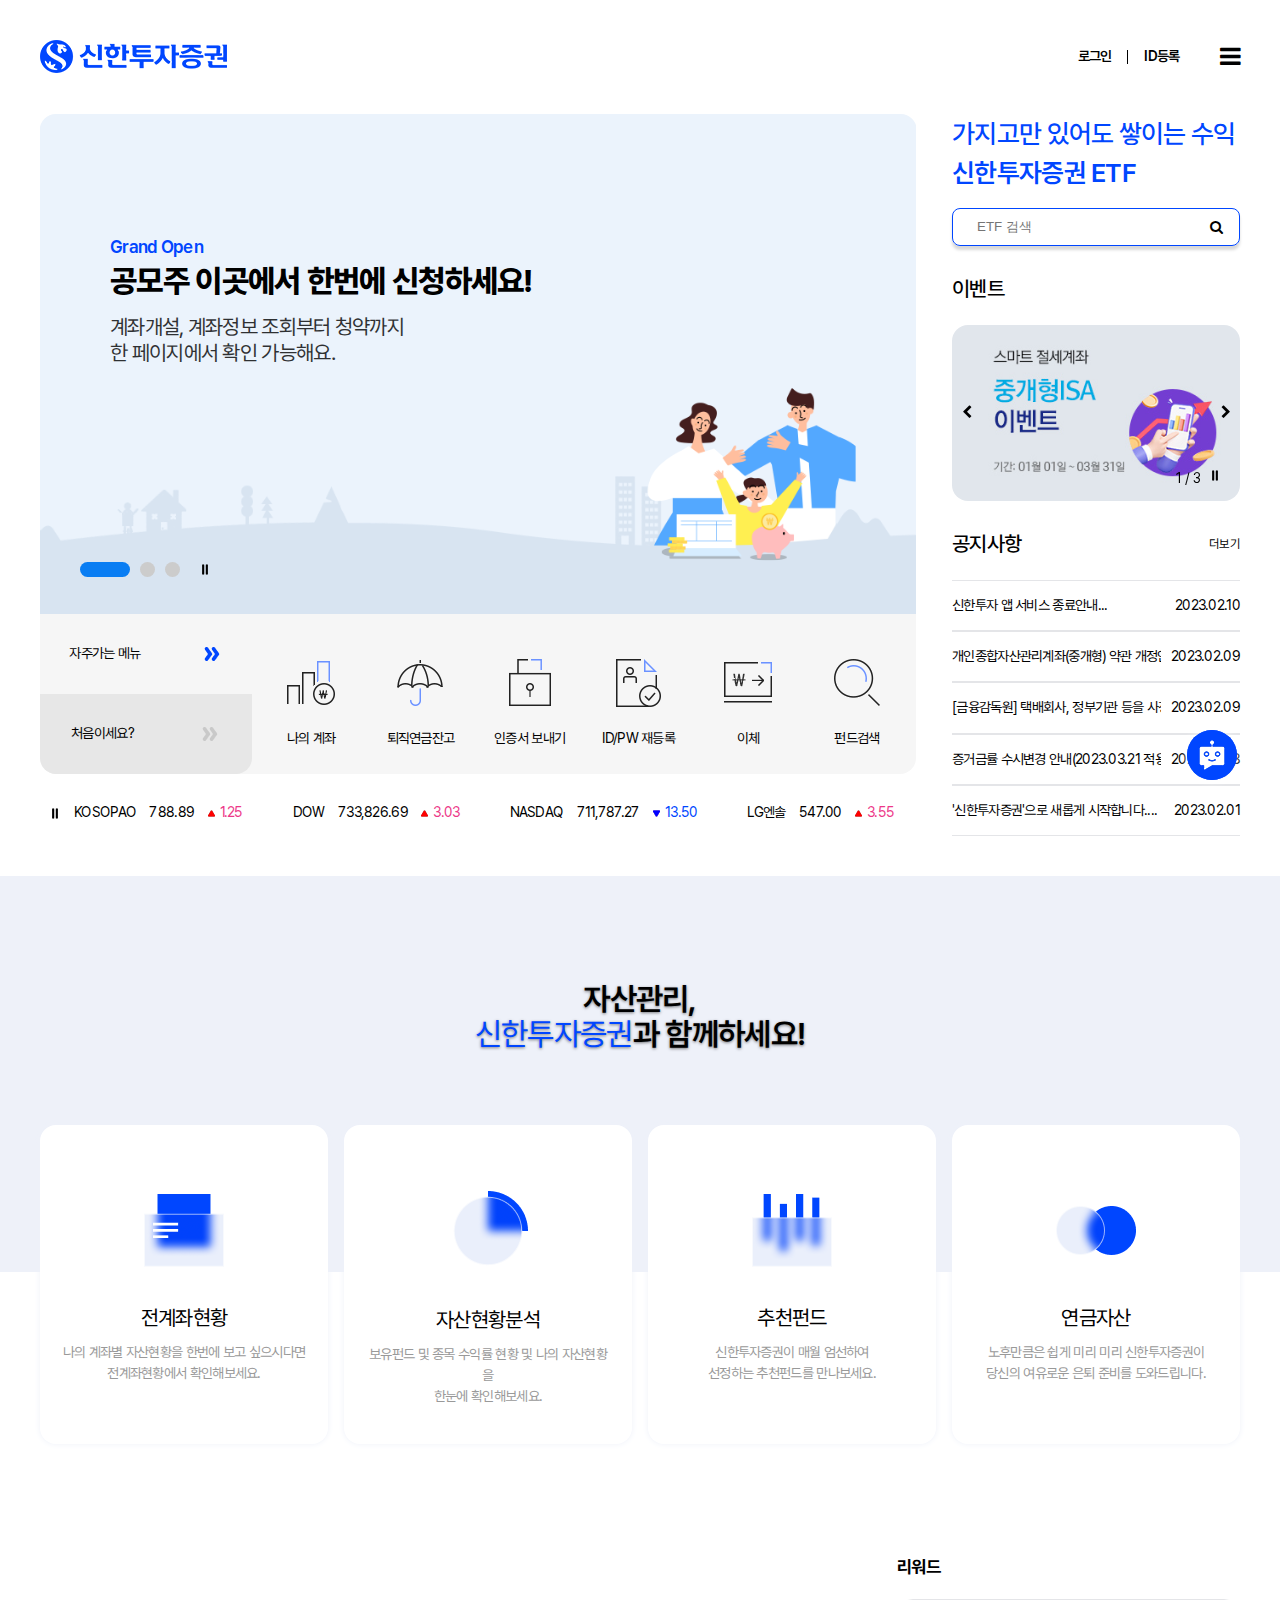
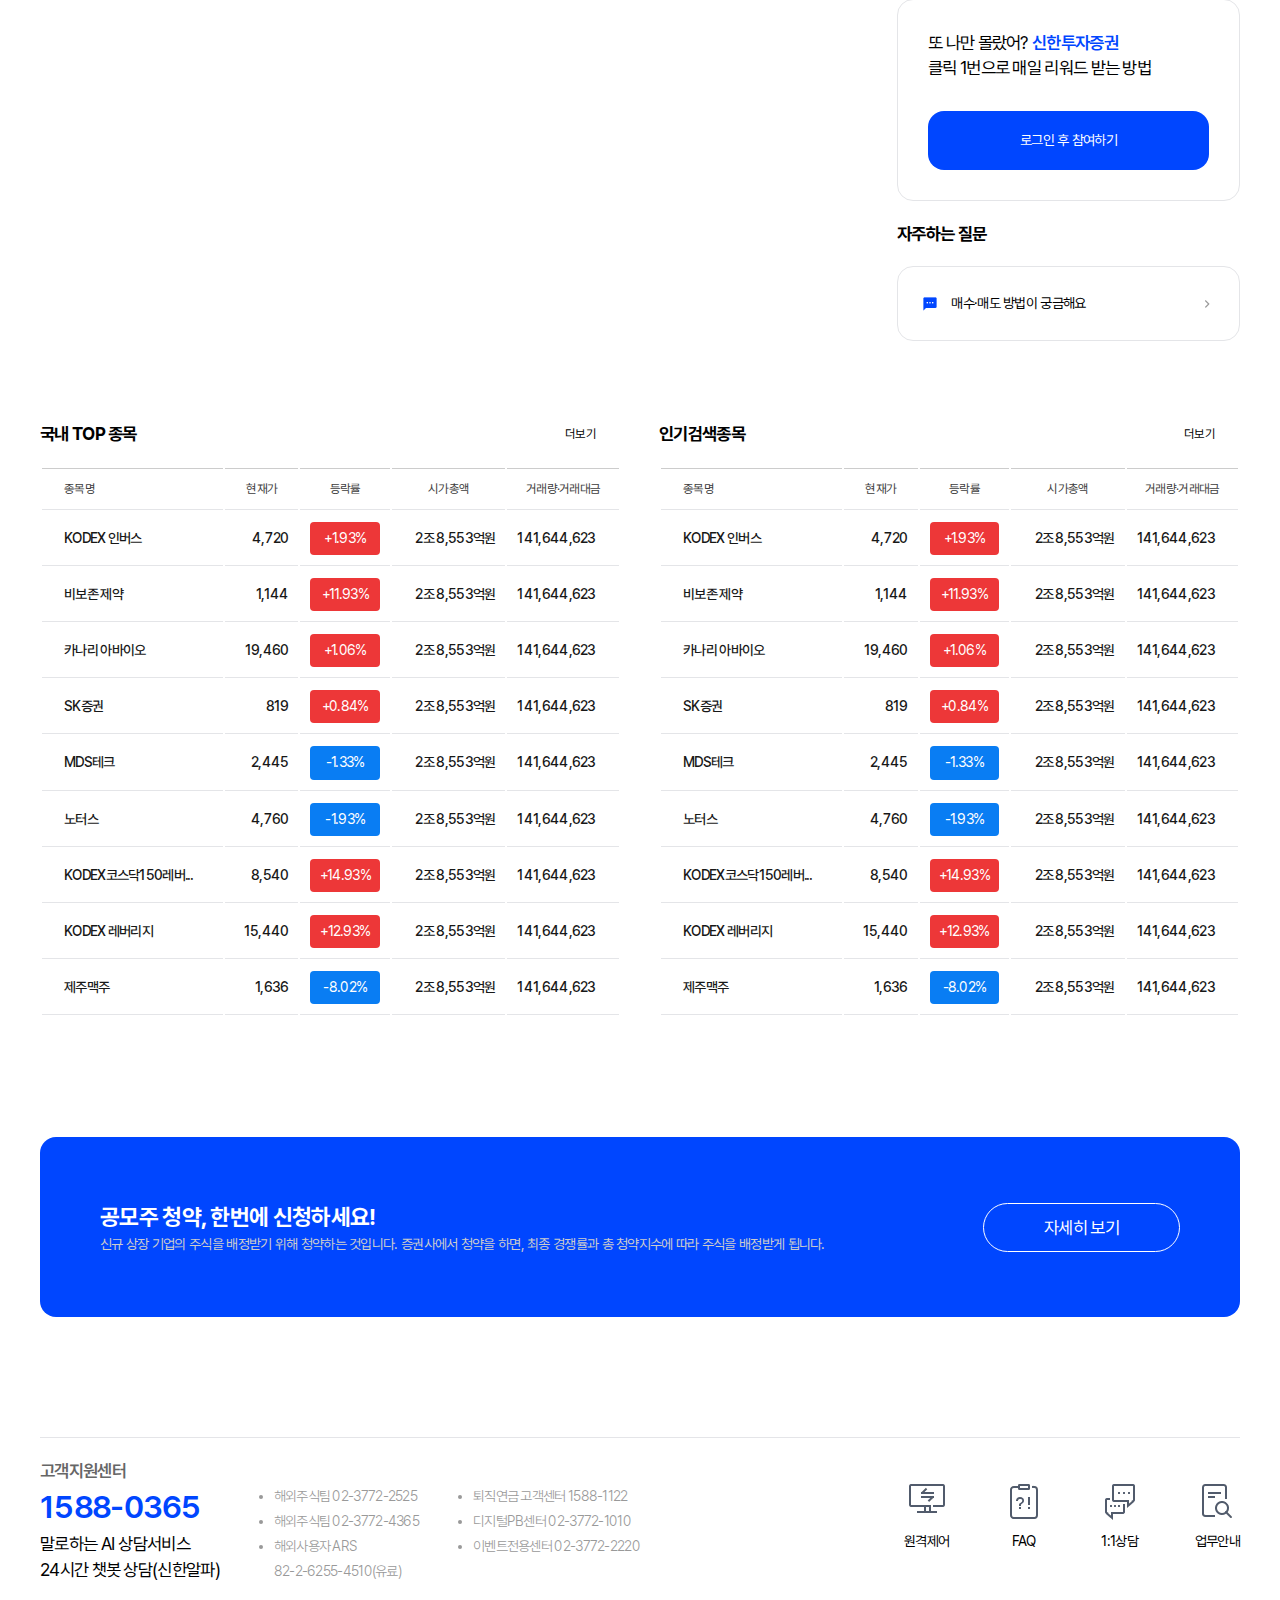
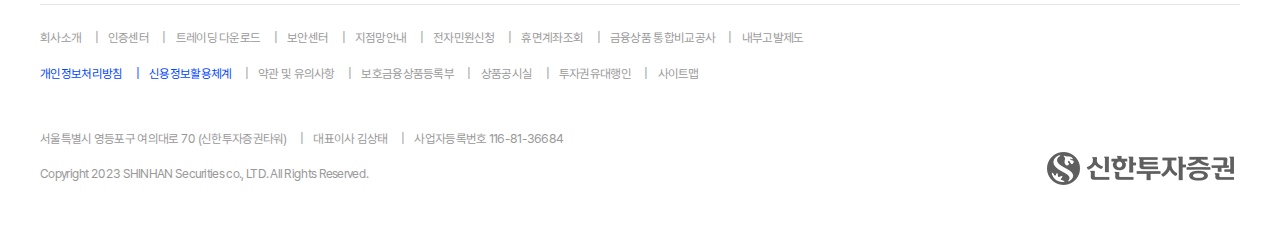
==== index.html @ 9df9056c "Merge pull request #1 from kim365my/파일통합" ====
<!DOCTYPE html>
<html lang="ko">
<head>
    <meta charset="UTF-8">
    <meta http-equiv="X-UA-Compatible" content="IE=edge" />
    <meta name="viewport" content="width=device-width, initial-scale=1.0" />
    <meta name="author" content="JGM" />
    <meta name="description" content="중꺾마 신한투자증권 리뉴얼" />
    <title>신한투자증권</title>
    <!-- 폰트어썸 -->
    <!-- <link rel="stylesheet" href="https://cdnjs.cloudflare.com/ajax/libs/font-awesome/5.15.3/css/all.min.css"/> -->
    <link
      rel="stylesheet"
      href="https://maxcdn.bootstrapcdn.com/font-awesome/4.7.0/css/font-awesome.min.css"
    />
    <!-- 팝이콘 -->
    <link rel="shortcut icon" href="./images/favicon/fav32.png" />
    <link
      rel="apple-touch-icon=precomposed"
      href="./images/favicon/fav180.png"
    />
    <!-- 기본 코딩 JS 파일 -->
    <script src="./js/jquery-1.12.4.min.js"></script>
    <script src="./js/jquery-3.3.1.min.js"></script>
    <script src="./js/jquery-3.4.1.min.js"></script>
    <script src="./js/prefixfree.min.js"></script>
    <!-- 제이쿼리 플러그인 -->
    <!-- <script src="./js/jquery-ui.min.js"></script> -->
    <script src="./js/jquery.bxslider.js"></script>
    <!-- <script src="./js/jquery.scrollTo.min.js"></script> -->
    <!-- 그래프 JS -->
    <script src="https://code.highcharts.com/stock/highstock.js"></script>
    <script src="https://code.highcharts.com/stock/modules/data.js"></script>
    <script src="https://code.highcharts.com/stock/modules/exporting.js"></script>
    <script src="https://code.highcharts.com/modules/accessibility.js"></script>
    <!-- 기본 코딩 CSS 파일 -->
    <link rel="stylesheet" href="./css/common.css">
    <!-- 페이지 CSS -->
    <link rel="stylesheet" href="./css/style.css">
    <link rel="stylesheet" href="./css/replace.css">
    <!-- 모바일 css -->
    <link rel="stylesheet" href="./css/moblie_style.css">
</head>
<body>
    <div id="wrap">
        <!-- header -->
        <header class="header w1440"></header>
        <!-- /header -->
        
        <!-- article -->
        <article class="w1440">
            <!-- 슬라이드 콘텐츠 -->
            <div class="mainArticle">
                <div class="slider_wrap">
                    <div id="slider_banner_main" class="mainSlider">
                        <div id="item01">
                            <a href="#">
                                <span>
                                    <p class="em">Grand Open</p>
                                    공모주 이곳에서 한번에 신청하세요!
                                    <p>
                                        계좌개설, 계좌정보 조회부터 청약까지 <br>
                                        한 페이지에서 확인 가능해요.
                                    </p>
                                </span>
                                <img src="./images/main/slide01.png" alt="">
                            </a>
                        </div>
                        <div id="item02">
                            <a href="#">
                                <span>
                                    <p>HOT ISSUE 상품</p>
                                    신한 NEO AI상품
                                    <p>
                                        인공지능을 활용한 글로벌 포트폴리오 투자를
                                        <br>
                                        안내드립니다.
                                    </p>
                                </span>
                                <img src="./images/main/slide02.png" alt="">
                            </a>
                        </div>
                        <div>
                            <a href="#">
                                <span>
                                    <p class="em">주식전략/시황</p>
                                    주식전략, 주도주의 출현 이후(feat. 코스닥)
                                    <p>
                                        『파월 증언에 KOSPI 이틀 하락』 <br>
                                        - 2월 고용과 물가의 중요도 높아지며 KOSPI 이틀 연속 하락 <br>
                                        - 건설, 금융, 자동차, 통신 상승, 2차전지 밸류체인 차익실현 압력 <br>
                                        - 2차전지 주가 흐름 둔화 구간에서 순환매 업종에 관심  
                                    </p>
                                </span>
                                <img src="./images/main/slide03.jpg" alt="">
                            </a>
                        </div>
                    </div>
                </div>
                <div class="lnbWrap">
                    <div class="lnb_btn">
                        <input type="radio" name="lnbBtn" id="lnbBtn01" checked>
                        <label for="lnbBtn01">자주가는&nbsp;메뉴</label>

                        <input type="radio" name="lnbBtn" id="lnbBtn02">
                        <label for="lnbBtn02">처음이세요?</label>
                    </div>
                    <nav id="lnb_wrap">
                        <ul class="lnb cheack">
                            <li>
                                <a href="#">
                                    <span>
                                        <img src="./images/main/menu01.png" alt="myAccount">
                                    </span>
                                    나의&nbsp;계좌
                                </a>
                            </li>
                            <li>
                                <a href="#">
                                    <span>
                                        <img src="./images/main/menu02.png" alt="assetStatus">
                                    </span>
                                    퇴직연금잔고
                                </a>
                            </li>
                            <li>
                                <a href="#">
                                    <span>
                                        <img src="./images/main/menu03.png" alt="recommendedFund">
                                    </span>
                                    인증서 보내기
                                </a>
                            </li>
                            <li>
                                <a href="#">
                                    <span>
                                        <img src="./images/main/menu04.png" alt="pensionAssets">
                                    </span>
                                    ID/PW 재등록
                                </a>
                            </li>
                            <li>
                                <a href="#">
                                    <span>
                                        <img src="./images/main/menu05.png" alt="certificate">
                                    </span>
                                    이체
                                </a>
                            </li>
                            <li>
                                <a href="#">
                                    <span>
                                        <img src="./images/main/menu06.png" alt="transfer">
                                    </span>
                                    펀드검색
                                </a>
                            </li>
                        </ul>
                        <ul class="lnb">
                            <li>
                                <a href="#">
                                    <span>
                                        <img src="./images/main/menu07.png" alt="assetStatus">
                                    </span>
                                    계좌개설
                                </a>
                            </li>
                            <li>
                                <a href="#">
                                    <span>
                                        <img src="./images/main/menu04.png" alt="myAccount">
                                    </span>
                                    ID등록
                                </a>
                            </li>
                            <li>
                                <a href="#">
                                    <span>
                                        <img src="./images/main/menu03.png" alt="pensionAssets">
                                    </span>
                                    OTP 관리
                                </a>
                            </li>
                            <li>
                                <a href="#">
                                    <span>
                                        <img src="./images/main/menu10.png" alt="recommendedFund">
                                    </span>
                                    수수료안내
                                </a>
                            </li>

                            <li>
                                <a href="#">
                                    <span>
                                        <img src="./images/main/menu11.png" alt="certificate">
                                    </span>
                                    영업점안내
                                </a>
                            </li>
                            <li>
                                <a href="#">
                                    <span>
                                        <img src="./images/main/menu12.png" alt="transfer">
                                    </span>
                                    HTS 다운로드
                                </a>
                            </li>
                        </ul>
                    </nav>
                </div>

                <!-- 주식 슬라이드 -->
                <div class="chart_wrap">
                    <div id="chart_btn" class="bx-stop"></div>
                    <div class="chartSlider_wrap">                        
                        <div class="chartSlider playAni">
                            <a href="#">
                                <dl>
                                    <dt>KOSOPAO</dt>
                                    <dd>788.89</dd>
                                    <dd>1.25</dd>
                                </dl>
                            </a>
                            <a href="#">
                                <dl>
                                    <dt>DOW</dt>
                                    <dd>733,826.69</dd>
                                    <dd>3.03</dd>
                                </dl>
                            </a>
                            <a href="#">
                                <dl>
                                    <dt>NASDAQ</dt>
                                    <dd>711,787.27</dd>
                                    <dd class="down">13.50</dd>
                                </dl>
                            </a>
                            <a href="#">
                                <dl>
                                    <dt>LG엔솔</dt>
                                    <dd>547.00</dd>
                                    <dd>3.55</dd>
                                </dl>
                            </a>
                            <a href="#">
                                <dl>
                                    <dt>POSCO</dt>
                                    <dd>329.50</dd>
                                    <dd>7.15</dd>
                                </dl>
                            </a>

                            <a href="#">
                                <dl>
                                    <dt>S-Oil</dt>
                                    <dd>50.50</dd>
                                    <dd class="down">21.05</dd>
                                </dl>
                            </a>
                            <a href="#">
                                <dl>
                                    <dt>KT&G</dt>
                                    <dd>87.00</dd>
                                    <dd class="down">11.25</dd>
                                </dl>
                            </a>
                            <a href="#">
                                <dl>
                                    <dt>HMM</dt>
                                    <dd>22.05</dd>
                                    <dd>4.20</dd>
                                </dl>
                            </a>
                            <a href="#">
                                <dl>
                                    <dt>NAVER</dt>
                                    <dd>214.50</dd>
                                    <dd>3.19</dd>
                                </dl>
                            </a>
                            <a href="#">
                                <dl>
                                    <dt>SK그룹</dt>
                                    <dd>184.40</dd>
                                    <dd>5.25</dd>
                                </dl>
                            </a>
                        </div>
                    </div>
                </div>
            </div>
            <!-- /슬라이드 콘텐츠 -->

            <!-- 서브 콘텐츠 -->
            <div class="snbArticle">
                <section id="snbArticle_01">
                    <h2 class="em">
                        가지고만&nbsp;있어도&nbsp;쌓이는&nbsp;수익 <br>
                        <strong>신한투자증권&nbsp;ETF</strong>
                    </h2>
                    <form action="#">
                        <label for="search">
                            <input type="search" name="main_search" id="search" autocapitalize="off" placeholder="ETF 검색" required>
                            <button type="submit">
                                <i class="fa fa-search" aria-hidden="true"></i>
                            </button>
                            
                        </label>
                    </form>

                </section>

                <section id="snbArticle_02">
                    <h3>이벤트</h3>
                    <div id="slider_banner_area" class="area">
                        <div>
                            <a href="#">
                                <img src="./images/main/event01.jpg" alt="">
                            </a>
                        </div>
                        <div>
                            <a href="#">
                                <img src="./images/main/event02.jpg" alt="">
                            </a>
                        </div>
                        <div>
                            <a href="#">
                                <img src="./images/main/event03.jpg" alt="">
                            </a>
                        </div>
                    </div>
                </section>

                <section id="snbArticle_03">
                    <h3>공지사항
                        <a href="#">더보기</a>
                    </h3>
                    <div class="notice">
                        <ul>
                            <li>
                                <a href="#">
                                    <span>신한투자 앱 서비스 종료안내</span>
                                    <time datetime="2023.02.10">2023.02.10</time>
                                </a>
                            </li>
                            <li>
                                <a href="#">
                                    <span>개인종합자산관리계좌(중개형) 약관 개정안내</span>
                                    <time datetime="2023.02.10">2023.02.09</time>
                                </a>
                            </li>
                            <li>
                                <a href="#">
                                    <span>[금융감독원] 택배회사, 정부기관 등을 사칭한 보이스피싱 경보 발령!!!</span>
                                    <time datetime="2023.02.10">2023.02.09</time>
                                </a>
                            </li>
                            <li>
                                <a href="#">
                                    <span>증거금률 수시변경 안내(2023.03.21 적용)</span>
                                    <time datetime="2023.02.10">2023.02.08</time>
                                </a>
                            </li>
                            <li>
                                <a href="#">
                                    <span>'신한투자증권'으로 새롭게 시작합니다.</span>
                                    <time datetime="2023.02.10">2023.02.01</time>
                                </a>
                            </li>
                        </ul>
                    </div>
                </section>
            </div>
            <!-- /서브 콘텐츠 -->
        </article>
        <!-- /article -->

        <!-- main -->
        <main role="main">
            <section id="content1">
                <h2>
                    자산관리,<br>
                    <span class="em">신한투자증권</span>과&nbsp;함께하세요!
                </h2>
                <div class="card_wrap w1440">
                    <div class="card">
                        <a href="#">
                            <span><img src="./images/main/myAccount.png" alt="myAccount"></span>
                            <h3>전계좌현황</h3>
                            <p>
                                나의 계좌별 자산현황을 한번에 보고 싶으시다면 <br> 전계좌현황에서 확인해보세요.
                            </p>
                        </a>
                    </div>
                    <div class="card">
                        <a href="#">
                            <span><img src="./images/main/assetStatus.png" alt="assetStatus"></span>
                            <h3>자산현황분석</h3>
                            <p>
                                보유펀드 및 종목 수익률 현황 및 나의 자산현황을 <br>
                                한눈에 확인해보세요.
                            </p>
                        </a>
                    </div>
                    <div class="card">
                        <a href="#">
                            <span><img src="./images/main/recommendedFund.png" alt="recommendedFund"></span>
                            <h3>추천펀드</h3>
                            <p>
                                신한투자증권이 매월 엄선하여 <br>
                                선정하는 추천펀드를 만나보세요.
                            </p>
                        </a>
                    </div>
                    <div class="card">
                        <a href="#">
                            <span><img src="./images/main/pensionAssets.png" alt="pensionAssets"></span>
                            <h3>연금자산</h3>
                            <p>
                                노후만큼은 쉽게 미리 미리 신한투자증권이 <br>
                                당신의 여유로운 은퇴 준비를 도와드립니다.
                            </p>
                        </a>
                    </div>
                </div>
            </section>
            <section id="content2" class="w1440">
                <!-- 그래프 -->
                <section class="chartGraph">
                    <div id="stock_graph"></div>
                  </section>
        

                <div class="right">
                    <!-- 리워드 -->
                    <div>
                        <h2>리워드</h2>
                        <div class="card reward">
                            <p>
                                또 나만 몰랐어? <span class="em">신한투자증권</span> <br>
                                클릭 1번으로 매일 리워드 받는 방법
                            </p>
                            <a href="#">로그인 후 참여하기</a>
                        </div>
                    </div>

                    <!-- 자주하는 질문 -->
                    <div>                        
                        <h2>자주하는 질문</h2>
                        <div class="card question">
                            <a href="#">
                                <span>
                                    <img src="./images/main/sms.png" alt="sms아이콘">
                                    매수·매도 방법이 궁금해요
                                </span>
                                <img src="./images/main/rightArrow.png" alt="rightArrow">
                            </a>
                        </div>
                    </div>
                </div>
            </section>

            <!-- 주식표 -->
            <section id="content3" class="w1440">
                <div>
                    <h2>국내 TOP 종목
                        <a href="#">더보기</a>
                    </h2>
                    <div class="table">
                        <table>
                            <thead>
                                <tr>
                                    <th>종목명</th>
                                    <th>현재가</th>
                                    <th>등락률</th>
                                    <th>시가총액</th>
                                    <th>거래량·거래대금</th>
                                </tr>
                            </thead>
                            <tbody>
                                <tr>
                                    <td><a href="#">KODEX 인버스</a></td>
                                    <td>4,720</td>
                                    <td><span>+1.93</span></td>
                                    <td>2조 8,553억원</td>
                                    <td>141,644,623</td>
                                <tr>
                                    <td><a href="#">비보존 제약</a></td>
                                    <td>1,144</td>
                                    <td><span>+11.93</span></td>
                                    <td>2조 8,553억원</td>
                                    <td>141,644,623</td>
                                </tr>
                                <tr>
                                    <td><a href="#">카나리 아바이오</a></td>
                                    <td>19,460</td>
                                    <td><span>+1.06</span></td>
                                    <td>2조 8,553억원</td>
                                    <td>141,644,623</td>
                                </tr>
                                <tr>
                                    <td><a href="#">SK증권</a></td>
                                    <td>819</td>
                                    <td><span>+0.84</span></td>
                                    <td>2조 8,553억원</td>
                                    <td>141,644,623</td>
                                    
                                </tr>
                                <tr>
                                    <td><a href="#">MDS테크</a></td>
                                    <td>2,445</td>
                                    <td><span>-1.33</span></td>                                
                                    <td>2조 8,553억원</td>
                                    <td>141,644,623</td>
                                </tr>
                                <tr>
                                    <td><a href="#">노터스</a></td>
                                    <td>4,760</td>
                                    <td><span>-1.93</span></td>
                                    <td>2조 8,553억원</td>
                                    <td>141,644,623</td>
    
                                </tr>
                                <tr>
                                    <td><a href="#">KODEX코스닥150레버...</a></td>
                                    <td>8,540</td>
                                    <td><span>+14.93</span></td>
                                    <td>2조 8,553억원</td>
                                    <td>141,644,623</td>
                                </tr>
                                <tr>
                                    <td><a href="#">KODEX 레버리지</a></td>
                                    <td>15,440</td>
                                    <td><span>+12.93</span></td>
                                    <td>2조 8,553억원</td>
                                    <td>141,644,623</td>
                                </tr>
                                <tr>
                                    <td><a href="#">제주맥주</a></td>
                                    <td>1,636</td>
                                    <td><span>-8.02</span></td>
                                    <td>2조 8,553억원</td>
                                    <td>141,644,623</td>
                                </tr>
                            </tbody>
                        </table>
                    </div>
                </div>
                <div>
                    <h2>인기검색종목
                        <a href="#">더보기</a>
                    </h2>
                    <div class="table">
                        <table>
                            <thead>
                                <tr>
                                    <th>종목명</th>
                                    <th>현재가</th>
                                    <th>등락률</th>
                                    <th>시가총액</th>
                                    <th>거래량·거래대금</th>
                                </tr>
                            </thead>
                            <tbody>
                                <tr>
                                    <td><a href="#">KODEX 인버스</a></td>
                                    <td>4,720</td>
                                    <td><span>+1.93</span></td>
                                    <td>2조 8,553억원</td>
                                    <td>141,644,623</td>
                                <tr>
                                    <td><a href="#">비보존 제약</a></td>
                                    <td>1,144</td>
                                    <td><span>+11.93</span></td>
                                    <td>2조 8,553억원</td>
                                    <td>141,644,623</td>
                                </tr>
                                <tr>
                                    <td><a href="#">카나리 아바이오</a></td>
                                    <td>19,460</td>
                                    <td><span>+1.06</span></td>
                                    <td>2조 8,553억원</td>
                                    <td>141,644,623</td>
                                </tr>
                                <tr>
                                    <td><a href="#">SK증권</a></td>
                                    <td>819</td>
                                    <td><span>+0.84</span></td>
                                    <td>2조 8,553억원</td>
                                    <td>141,644,623</td>
                                    
                                </tr>
                                <tr>
                                    <td><a href="#">MDS테크</a></td>
                                    <td>2,445</td>
                                    <td><span>-1.33</span></td>                                
                                    <td>2조 8,553억원</td>
                                    <td>141,644,623</td>
                                </tr>
                                <tr>
                                    <td><a href="#">노터스</a></td>
                                    <td>4,760</td>
                                    <td><span>-1.93</span></td>
                                    <td>2조 8,553억원</td>
                                    <td>141,644,623</td>
    
                                </tr>
                                <tr>
                                    <td><a href="#">KODEX코스닥150레버...</a></td>
                                    <td>8,540</td>
                                    <td><span>+14.93</span></td>
                                    <td>2조 8,553억원</td>
                                    <td>141,644,623</td>
                                </tr>
                                <tr>
                                    <td><a href="#">KODEX 레버리지</a></td>
                                    <td>15,440</td>
                                    <td><span>+12.93</span></td>
                                    <td>2조 8,553억원</td>
                                    <td>141,644,623</td>
                                </tr>
                                <tr>
                                    <td><a href="#">제주맥주</a></td>
                                    <td>1,636</td>
                                    <td><span>-8.02</span></td>
                                    <td>2조 8,553억원</td>
                                    <td>141,644,623</td>
                                </tr>
                            </tbody>
                        </table>
                    </div>
                </div>
            </section>
            
            <!-- banner -->
            <div class="banner w1440">
                <h2>
                    공모주 청약, 한번에 신청하세요!
                    <p>
                        신규 상장 기업의 주식을 배정받기 위해 청약하는 것입니다. 증권사에서 청약을 하면, 최종 경쟁률과 총 청약지수에 따라 주식을 배정받게 됩니다.
                    </p>
                </h2>
                <a href="#" class="bannerLink">자세히 보기</a>
            </div>
            <!-- /banner -->

            <!-- TOP 버튼 -->
            <aside>
                
            </aside>
            <!-- /TOP 버튼 -->
        </main>
        <!-- main -->
        <!-- footer -->
        <footer class="footer"></footer>
        <!-- /footer -->     
    </div>
</body>
<!-- Header, Footer Load JS -->
<script src="./js/load.js"></script>
<!-- 미구현 기능 클릭시 안내문 -->
<script src="./js/alret.js"></script>
<!-- 페이지 JS -->
<script src="./js/main.js"></script>
<script src="./js/candlestick.js"></script>
</html>
---- css/common.css ----
@charset "utf-8";

/* 폰트 CSS && 리셋 CSS */
@import url(./font.css);
@import url(./reset.css);

/* 공통 CSS */
html {
    font-family: 'Pretendard', sans-serif;
}

#wrap{
    /* background-color: #FAFBFB; */
    padding-top: 40px;
    padding-bottom: 60px;
}
/* safe area */
.w1440{
    /* (1440/1920)*100 = 75 */
    /* width: 75%; */
    width: 1440px;
    margin: 0 auto;
}
/* --------------------- */
/* 경고창 */
.alert{
    padding: 10px 20px;
    background-color: rgba(0, 0, 0, 0.8);
    border-radius: 16px;
    color: #fff;
    /* 포지션 */
    position: fixed;
    top: 5%;
    left: 50%;
    transform: translateX(-50%);
    z-index: 99999; /* 경고창 */
    /* 로딩시 숨기기 */
    display: none;
}

/* ========================== */
/* header */
/* ========================== */
.header{
    /* (193/1440)*100 = 13.402777777777777 */
    padding-bottom: 20px;
    /* 플랙스 */
    display: flex;
    align-items: center;
    justify-content: space-between;
    /* 포지션 */
    position: relative;
    /* 폰트 설정 */
    line-height: 180%;
    font-weight: 600;
    letter-spacing: -0.05em;
    color: #000000;
}
/* ------------------------- */
/* header nav */
.header nav{
    /* 플랙스 */
    display: flex;
    align-items: center;
    justify-content: space-between;
}
.header nav ul{
    /* 플랙스 */
    display: flex;
}

/* ------------------------- */
/* .gnb */
.header .gnb{
   font-size: 24px;
}
.header .menu .hambeger{
    width: 20px;
    height: 20px;
    overflow: hidden;
    /* 플랙스 */
    display: flex;
    flex-flow: nowrap column;
    justify-content: space-around;
    align-items: center;
}
.header .menu .hambeger div{
    width: 20px;
    height: 3px;
    background-color: #000;
    transition: all 0.1s;
}
.header .menu:hover .hambeger {
    justify-content: center;
}
.header .menu:hover .hambeger div:first-child{
    transform: translateY(50%) rotate(40deg);
}
.header .menu:hover .hambeger div:last-child{
    transform:translateY(-50%) rotate(-45deg);
}
.header .menu:hover .hambeger div:nth-child(2){
    display: none;
}

/* ------------------------- */
/* .login_gnb */
.header .login_gnb{
    font-size: 1rem;
    margin-right: 40px;
}
.header .login_gnb a{
    font-weight: 600;
}
.header .login_gnb li:first-child::after{
    content: "";
    font-size: 0.8rem;
    padding-right: 16px;
    border-right: 1px solid #000;
    margin-right: 16px;
}

/* ---------------------------- */
/* .header .snb */
.header .snb{
    width: 100%;
    height: auto !important;
    padding: 30px;
    background-color: white;
    border: 1px solid #B9BDC4;
    border-radius: 16px;
    /* 폰트 사이즈 수정 */
    font-size: 1rem;
    /* 포지션 */
    position: absolute;
    bottom: 0;
    transform: translateY(100%);
    left: 0;
    z-index: 999; /* 헤더 서브메뉴 */
    /* 디스플레이 가리기 */
    display: none;
}

/* snb 타이틀 */
.snbTitle{
    width: 100%;
    height: 60px;
    padding: 0 24px;
    line-height: 60px;
    border-top: 1px solid #B9BDC4;
    /* 플랙스 */
    display: flex;
    justify-content: space-between;
    align-items: center;
    /* 커서 포인터 */
    cursor: pointer;
}
.snb .snbTitle:first-child{
    border-top: none;
}
.snbTitle::after{
    content: url(../images/header/plus.png);
    vertical-align: middle;
    margin-bottom: -10px;
}
.snb h2{
    height: 100%;
    line-height: 60px;
    font-size: 28px;
    font-weight: 700;
    color: #797979;
    transition: all 0.1s;
}
/* snb 내용 */
.snbItem{
    width: 100%;
    background-color: #F7F8F8;
    padding: 24px 0;
    transition: all 0.8s;
    /* 숨기기 */
    display: none;
}
.snbItem:last-child{
    border-bottom: 1px solid #B9BDC4;
}
.snbItem dl{
    width: 25%;
    border-right: 1px solid #E1E3E5;
    padding: 20px;
}
.snbItem dl dt{
    color: #333333;
    font-weight: 700;
    font-size: 18px;
    margin-bottom: 20px;
    /* 커서 논 */
    cursor: default;
}
.snbItem dl dd{
    margin-bottom: 10px;
}

/* 클릭 되었을때 */
.snbTitle.check{
    border-bottom: 1px solid #B9BDC4;
}
.snbTitle.check h2{
    color: #097DF3;    
    border-bottom: 2px solid #097DF3;
}
.snbTitle.check::after{
    content: url(../images/header/mu.png);
    margin-bottom: -15px;
}
.snbTitle.check + .snbItem{
    display: flex;
}


/* ========================== */
/* footer */
/* ========================== */
footer{
    /* 폰트 설정 */
    line-height: 180%;
    font-weight: 600;
    letter-spacing: -0.05em;
    color: #000000;
}
/* #footer_csc */
.footer_csc{
    /* 박스모델 속성 */
    padding: 20px 0;
    border-top: 1px solid #E4E5E8;
    border-bottom: 1px solid #E4E5E8;
}
.footer_title{
    /* font */
    font-size: 1.25rem;
    font-weight: 600;
    color: #666666;
}
.footer_csc nav{
    /* 플랙스 */
    display: flex;
    justify-content: space-between;
}

.footer_csc nav h3{
    /* 20/16 = 1.25 */
    font-size: 1.25rem; 
    line-height: 1.5;
}
.footer_csc nav h3 .em{
    /* 36/16 = 2.25 */
    font-size: 2.25rem;
    font-weight: 600;
    color: #0046FF;
}
/* footer_csc nav div */
.footer_csc nav div{
    width: 50%;
    /* 플랙스 */
    display: flex;
    justify-content: space-between;
}

.footer_list li{
    list-style: disc;
    /* font */
    font-weight: 300;
    color: #999999;
}

/* .footer_icon */
.footer_icon_link{
    width: 336px;
    /* 플랙스 */
    display: flex;
    justify-content: space-between;
}
.footer_icon_link a{
    /* 플랙스 */
    display: flex;
    flex-flow: column nowrap;
    align-items: center;
}
.footer_icon_link a span{
    display: inline-block;
    width: 40px;
    height: 40px;
    text-align: center;
    margin-bottom: 5px;
}
.footer_icon_link a img{
    vertical-align: middle;
}
/* .fnb_wrap */
.fnb_wrap{
    padding-top: 20px;
}

/* .fnb */
.fnb li, .fnb p{
    display: inline-block;
    color: #999999;
    /* 14/16 = 0.875 */
    font-size: 0.875rem;
    line-height: 1.2;
    font-weight: 400;
}
.fnb li.em{
    color: #0046FF;
}
.fnb li:not(:first-child)::before{
    content: "|";
    padding-left: 10px;
    margin-right: 10px;
}
.fnb ul {
    margin-bottom: 10px;
}

/* .last_footer */
.last_footer{
    margin-top: 40px;
    /* 플랙스 */
    display: flex;
    justify-content: space-between;
    align-items: flex-end;
}


/* ========================== */
/* Top button / chatBot */
/* ========================== */
/* ========================== */
/* Top button / chatBot */
/* ========================== */
.aside_button{
    height: 120px;
    z-index: 99999;
    /* 포지션 */
    position: fixed;
    /* right: 140px; */
    right: 7.291666666666667%;
    transform: translateX(100%);
    bottom: 50px;
}
.aside_button div{
    width: 50px;
    height: 50px;
    line-height: 50px;
    background-color: #0046ff;
    border-radius: 50%;
    cursor: pointer;
}
.aside_button div:last-child{
    box-shadow: 0 0 10px 0 rgba(255, 255, 255, 80%);
}

/* -------------------- */
/* 챗봇 */
.aside_button .chbot{
    margin-bottom: 20px;
    /* 포지션 */
    position: relative;
}

.aside_button .chbot h2 {
    line-height: 20px;
    vertical-align: top;
    transition: all 0.8s;
}
.aside_button h2 p {
    color: #fff;
    opacity: 0;
    transition: all 0.8s;
    font-size: 5px;
}
.chbot_text {
    height: 50px;
    padding-left: 30px;
    padding-top: 5px;
    background-color: #0046FF;
    box-shadow: 0 0 10px 0 rgba(255, 255, 255, 80%);
    border-radius: 40px;
    /* 포지션 */
    position: absolute;
    right: 0;
    top: 0;
    z-index: -1;
    overflow: hidden;
}
/* ----------------------- */
/* top 버튼 */
.aside_button i {
    color: #fff;
    position: relative;
    /* vertical-align: middle; */
    /* top: 5px; */
    /* transform: translateX(-50%); */
    left: 50%;
    transform: translateX(-50%);
}
/* 호버 */
.aside_button .top:hover {
    background-color: #002DA4;
}
.aside_button .top:hover i {
    color: #fff;
}
---- css/style.css ----
@charset "utf-8";

/* body font 적용 */
body{
    font-family: "Pretendard Std Variable", "Pretendard Std", Pretendard, -apple-system, BlinkMacSystemFont, system-ui, Roboto, "Helvetica Neue", "Segoe UI", "Apple Color Emoji", "Segoe UI Emoji", "Segoe UI Symbol", sans-serif;
    line-height: 180%;
    font-weight: 600;
    letter-spacing: -0.05em;
    color: #000000;
}
/* em color 클래스 */
.em{
    color: #0046FF;
}

/* ------------------- */
/* 메인 슬라이드 오토 컨트롤버튼 중앙정렬 */
.bx-controls-auto .bx-controls-auto-item{
    /* 플랙스 */
    display: flex;
    align-items: center;
}
/* .bx-controls-auto 슬라이드 start/stop버튼 */
.bx-start{
    display: inline-block;
    width: 30px;
    height: 30px;
    background: url(../images/main/playBtn.png) no-repeat center;
}
.bx-stop{
    display: inline-block;
    width: 30px;
    height: 30px;
    background: url(../images/main/pause.png) no-repeat center;
}


/* ================= */
/* article */
/* ================= */
article.w1440{
    margin-top: 20px;
    margin-bottom: 40px;
    /* 플랙스 */
    display: flex;
    justify-content: space-between;
}
.mainArticle{
    /* (1256/1720)*100 = 73.0232558139535 */
    width: 73.0232558139535%;
}

/* 박스 슬라이드 이미지 */
.mainSlider div a{
    height: 600px;
    display: block;
    border-radius: 16px 16px 0 0;
    background-color: #ebf3fc;
    /* 포지션 기준값 */
    position: relative;
    z-index: 100; /* 박스 슬라이드 이미지의 앵커태그 */
    overflow: hidden;
}

.mainSlider img{
    max-width: 100%;
    width: 100%;
    height: 100%;
    object-fit: cover;
    /* 포지션 */
    position: absolute;
    top: 0;
    left: 0;
    right: 0;
    z-index: 1; /* 박스 슬라이드 이미지 */
}
.mainSlider #item01 img{
    max-width:fit-content;
    width: fit-content;
    top: 193px;
    left: -60px;
}

.mainSlider #item02 img{
    object-fit:none;
    top: 90px;
    left: 320px;
}
.mainSlider #item02 a{
    background-color: #D9D9D9;
}

/* 메인 슬라이더 텍스트 스타일 */
.mainSlider div a span{
    font-weight: 800;
    /* 36/16 = 2.25 */
    font-size: 2.25rem;
    /* text-shadow: #FFFFFF 0 0 0; */
    /* 포지션 */
    position: absolute;
    top: 24%;
    left: 8%;
    z-index: 2; /* 박스 슬라이드 텍스트 */
}
.mainSlider div a p:first-child{
    /* 20/16 = 1.25 */
    font-size: 1.25rem;
    font-weight: 600;
    margin-bottom: 10px;
}
.mainSlider div a p:last-child{
    margin-top: 20px;
    /* 24/16 = 1.5 */
    font-size: 1.5rem;
    line-height: 1.2;
    opacity: 0.8;
}
/* -------------------- */
/* 메인 슬라이더 컨트롤 스타일 */
.mainArticle .slider_wrap .bx-wrapper{
    /* 포지션 기준값 */
    position: relative;
}
.mainArticle .slider_wrap .bx-controls{
    padding: 10px;
    /* 플랙스 */
    display: flex;
    flex-flow: row-reverse;
    /* justify-content: space-between; */
    /* 포지션 */
    position: absolute;
    left: 30px;
    bottom: 20px;
    z-index: 101; /* 박스 슬라이드 컨트롤 */
}
.mainArticle .slider_wrap .bx-controls-direction{
    display: none;
}
/* 메인 슬라이더 컨트롤 버튼 스타일 */
.mainArticle .slider_wrap .bx-pager{
    /* 플랙스 */
    display: flex;
    align-items: center;
}
.mainArticle .slider_wrap .bx-pager div{
    margin-right: 10px;
    overflow: hidden;
}
.mainArticle .slider_wrap .bx-pager div a{
    display: block;
    width: 15px;
    height: 15px;
    border-radius: 100%;
    background-color: #CCCCCC;
    line-height: 45px;
    box-shadow: 0 0 20px 0 rgb(255 255 255 / 0%);
    /* transition */
    transition: all 0.3s;
}
.mainArticle .slider_wrap .bx-pager div:hover a{
    background-color: #999999;
}
.mainArticle .slider_wrap .bx-pager div a.active{
    width: 50px;
    border-radius: 16px;
    background-color: #097DF3;
}

/* -------------- */
.lnbWrap{
    height: 160px;
    background-color: #F6F6F6;
    border-radius: 0 0 16px 16px;
    /* 플랙스 */
    display: flex;
    align-items: center;
}

.lnb_btn{
    /* (212/600)*100 = 35.333333333333336 */
    width: 35.333333333333336%;
    max-width: 212px;
    height: 100%;
}
.lnb_btn label{
    display: block;
    width: 100%;
    height: 50%;
    cursor: pointer;
    background-color: #E7E7E7;
    /* 플랙스 */
    display: flex;
    align-items: center;    
    justify-content: space-around;
}
.lnb_btn label:last-child{
    border-radius: 0 0 16px 16px;
}
.lnb_btn input:checked + label{background-color: #F6F6F6;}
/* 버튼 */
.lnb_btn input + label::after{
    content: url(../images/main/double_arrow_gray.png);
    margin-top: 8px;
}
.lnb_btn input:checked + label::after{
    content:url(../images/main/double_arrow_blue.png);
}
/* input 숨기기 */
.lnb_btn input{
    display: none;
}
.lnbWrap nav{
    width: 100%;
}
.lnb{
    display: none;
}
.lnb.cheack{
    /* 플랙스 */
    display: flex;
    align-items: center;    
    justify-content: space-evenly;
}
.lnb li{
    width: 15%;
}
.lnb a{
    /* 플랙스 */
    display: flex;
    flex-flow: column;
    align-items: center;
}
.lnb a span{
    height: 90px;
    line-height: 90px;
}
.lnb a span img{
    vertical-align: middle;
}
/* -------------- */
/* 차트 슬라이더 */
.chart_wrap{
    width: 100%;
    margin-top: 16px;
    /* 플랙스 */
    display: flex;
    align-items: center;
}
.chartSlider_wrap{
    width: 100%;
    overflow:hidden;
    cursor: pointer;
    /* 플랙스 */
    display: flex;
}
.chartSlider{
    height: 46px;
    /* 플랙스 */
    display: flex;
    align-items: center;
    white-space: nowrap;
}
/* ----------------------- */
/* 차트 슬라이더 버튼 */
.chart_wrap #chart_btn{
    width: 30px;
    cursor: pointer;
}
.chart_wrap .bx-start{
    margin-right: 10px;
}
/* ----------------------- */
/* 차트 슬라이더의 차트별 세부설정 */
.chartSlider dl dt,
.chartSlider dl dd{ 
    display: inline-block;
    padding: 0 5px;
}
.chartSlider dl dd:last-child{
    margin-right: 40px;
    color: #ED3788;
}
.chartSlider dl > *:last-child::before{
    content: url(../images/main/up_arrow.png);
    margin-right: 5px;
}
.chartSlider dl dd.down{
    color: #0046FF;
}
.chartSlider dl dd.down::before{
    content: url(../images/main/down_arrow.png);
    margin-right: 5px;
}
/* ----------------------- */
/* 애니메이션 재생 */
.playAni{
    /* 애니메이션 */
    animation: chart_slider_ani cubic-bezier(0,0,0,0) 25s;
    /* 무한 반복 애니메이션 */
    animation-iteration-count: infinite;
    box-shadow: inset 0 0 20px 0 rgb(255 255 255 / 0%);
}
/* 호버시, 버튼 클릭시 애니메이션 정지 */
.chart_wrap .bx-start + .chartSlider_wrap .chartSlider, 
.chartSlider_wrap:hover .chartSlider{
    animation-play-state: paused;
}
@keyframes chart_slider_ani {
    from { transform:translate3d(0) }
    to { transform: translate3d(-100%, 0,0) }
}

/* ----------------------- */
/* snb_content */
.snbArticle{
    /* (398/1720)*100 = 23.13953488372093 */
    width: 24%;
}
.snbArticle h2{
    /* 30/16 = 1.875 */
    font-size: 1.875rem;
    font-weight: 500;
    line-height: 1.5;
    margin-bottom: 15px;
}
.snbArticle h2 strong{
    font-weight: 600;
}
.snbArticle label{
    width: 100%;
    border: 1px solid #0046FF;
    border-radius: 8px;
    padding: 10px 16px 10px 24px;
    box-shadow: 0 4px 3px 0 #D9D9D9;
    /* flex */
    display: flex;
}
.snbArticle label button[type="submit"]{
    cursor: pointer;
}
.snbArticle h3{
    margin-top: 48px;
    margin-bottom: 24px;
    font-size: 1.5rem;
    font-weight: 500;
}
/* 이벤트 슬라이드 배너 */
.snbArticle .area div a{
    width: 100%;
    height: 176px;
    display: block;
    border-radius: 16px;
    background-color: #E1E6EC;
    /* 포지션 기준값 */
    position: relative;
    overflow: hidden;
    z-index: 100; /* 이벤트 슬라이드 앵커 태그 */
}
.snbArticle .area div:nth-child(3) a{
    background-color: #818994;
}

.snbArticle .area img{
    width: 100%;
    height: 100%;
    object-fit: contain;
}
/* -------------------- */
/* 이벤트 박스슬라이드 스타일 */
.snbArticle .bx-wrapper{
    /* 포지션 기준값 */
    position: relative;
}
.snbArticle .bx-controls-direction a{
    padding: 10px;
    /* 포지션 */
    position: absolute;
    top: 50%;
    transform: translateY(-50%);
    z-index: 101; /* 이벤트 슬라이드 컨트롤 */
}
.snbArticle .bx-controls-direction a:first-child{left: 0;}
.snbArticle .bx-controls-direction a:last-child{right: 0;}

/* 슬라이드 텍스트 오른쪽 상단하단으로 변경 */
.snbArticle .bx-pager{
    /* 포지션 */
    position: absolute;
    bottom: 10px;
    right: 40px;
    z-index: 2; /* 이벤트 슬라이드 인덱스번호 */
}
/* 슬라이드 오토버튼 위치이동 */
.snbArticle .bx-controls-auto{
    /* 포지션 */
    position: absolute;
    bottom: 10px;
    right: 10px;
    z-index: 2; /* 이벤트 슬라이드 오토버튼 */
}
/* 슬라이드 이동버튼 */
.bx-prev::before{
    content: "\f053";
    font-family: "FontAwesome";
}
.bx-next::before{
    content: "\f054";
    font-family: "FontAwesome";
}

#snbArticle_03 h3{
    display: flex;
    justify-content: space-between;
}
#snbArticle_03 h3 a{
    font-size: 0.875rem;
    font-weight: 400;
}

.snbArticle .notice a{
    padding: 12px 0;
    border-bottom: 1px solid #E4E5E8;
    /* 플렉스 */
    display: flex;
    justify-content: space-between;
}
.snbArticle .notice a:first-child{
    border-top: 1px solid #E4E5E8;
}
.snbArticle .notice a span{
    margin-right: 10px;
    white-space: nowrap;
    overflow: hidden;
}
.snbArticle .notice a span::after{
    content: "...";
}
/* ================= */
/* main */
/* ================= */
main{
    padding-bottom: 120px;
}
#content1{
    height: 396px;
    background-color: #EEF1F9;
    text-align: center;
    margin-bottom: 282px;
    /* 포지션 */
    position: relative;
}
#content1 h2{
    padding-top: 77px;
    margin-bottom: 74px;
    font-size: 2.25rem;
    font-weight: 600;
    line-height: 1.1;
    text-shadow: 0px 1px 3px rgba(0, 0, 0, 0.5);
}
#content1  .card_wrap{
    /* 플랙스 */
    display: flex;
    flex-flow: row wrap;
    justify-content: space-evenly;
}
#content1 .card{
    /* (335/1440)*100 = 23.26388888888889 */
    width: 23.26388888888889%;
}
#content1  .card a{
    display: block;
    height: 319px;
    border-radius: 16px;
    background-color: #fff;
    box-shadow: 0 0 6px 0 #EEF1F9;
    padding: 20px;
    padding-top: 64px;
}
#content1  .card >  a > span{
    width: 80px;
    height: 80px;
    line-height: 80px;
}
#content1  .card >  a > span > img{
    vertical-align: middle;
}
#content1  .card >  a > h3{
    /* 24/16 = 1.5 */
    font-size: 1.5rem;
    margin-top: 36px;
    margin-bottom: 12px;
}
#content1  .card >  a > p{
    color: #999999;
    line-height: 1.5;
}
/* -------------------------- */
/* content2 */
/* -------------------------- */
#content2{
    margin-bottom: 80px;
    /* 플랙스 */
    display: flex;
}
.chartGraph{
    /* (1020/1440)*100 = 70.83333333333334 */
    width: 70.83333333333334%;
    height: 100%;
    margin-right: 40px;
}
#stock_graph {
    border-radius: 16px;
    background: linear-gradient(#001a44, #6f6b9f);   
}

#stock_graph .highcharts-grid-line{
    stroke: #687aa5;
}
#stock_graph .highcharts-point{
    fill: #ED3738;
    stroke: #ED3738;
}
#stock_graph .highcharts-point-down{
    fill: #0046FF;
    stroke: #0046FF;
}
/* ----------- */
#content2 .right{
    width: 29.166666666666657%;
}
#content2 h2{
    /* 20/16 = 1.25 */
    font-size: 1.25rem;
    font-weight: 700;
    margin-bottom: 20px;
}
#content2 h2 + .card{
    background-color: #FFFFFF;
    border: 1px solid #E4E5E8;
    border-radius: 16px;
}
/* reward card */
#content2 .reward{
    margin-bottom: 20px;
    padding: 30px;
}
#content2 .reward p{
    /* 20/16 = 1.25 */
    font-size: 1.25rem;
    margin-bottom: 30px;
}
#content2 .reward p .em{
    font-weight: 600;
}
#content2 .reward a{
    width: 100%;
    display: block;
    padding: 17px;
    text-align: center;
    border-radius: 16px;
    background-color: #0046FF;
    color: #fff;
}
/* question card */
#content2 .question a{
    padding: 24px;
    /* 플랙스 */
    display: flex;
    justify-content: space-between;
    align-items: center;
}
#content2 .question img{
    width: 16px;
    height: 16px;
    vertical-align: middle;
}
#content2 .question span img{
    margin-right: 10px;
}
/* -------------------------- */
/* content3 */
/* -------------------------- */
#content3{
    margin-bottom: 120px;
    /* 플랙스 */
    display: flex;
    justify-content: space-between;
}
#content3 h2{
    /* 20/16 = 1.25 */
    font-size: 1.25rem;
    font-weight: 700;
    margin-bottom: 20px;
    display: flex;
    justify-content: space-between;
}
#content3 h2 a{
    /* 14/16 = 0.875 */
    font-size: 0.875rem;
    font-weight: 400;
    margin-right: 25px;
}
#content3 > div{
    width: 100%;
    /* background-color: #ED3788; */
}
#content3 > div:first-child{
    /* (45.94/1440)*100 = 3.1902777777777773 */
    margin-right: 3.1902777777777773%;
}
#content3 table{
    width: 100%;
}
#content3 th{
    color: #3C3C3C;
    /* 14/16 = 0.875 */
    font-size: 0.875rem;
    padding: 7px;
    border-top:1px solid #CCCCCC;
    border-bottom:1px solid #E4E5E8;
}
#content3 td{
    color: #181818;
    font-weight: 500;
    padding: 10px;
    border-bottom:1px solid #E4E5E8;
}
#content3 td a{
    display: block;
    width: 100%;
    height: 100%;
}
#content3 td a:hover{
    color: #0046FF;
    text-decoration: underline;
}
#content3 th:nth-child(1),
#content3 td:nth-child(1){
    padding-left: 22px;
    text-align: start;
}
#content3 td:nth-child(even),
#content3 td:nth-child(even){
    text-align: end;
}
#content3 td:nth-child(3){
    text-align: center;
}
#content3 td:nth-child(3) span::after{
    content: "%";
}
#content3 td:nth-child(3) span{
    display: inline-block;
    width: 100%;
    padding: 4px;
    background-color: #ED3738;
    color: #FFFFFF;
    border-radius: 4px;
}
#content3 td:nth-child(3) span.down{
    background-color: #097DF3;
}

/* -------------------------- */
/* banner */
/* -------------------------- */
.banner{
    height: 180px;
    color: #fff;
    background-color: #0046FF;
    border-radius: 16px; 
    padding: 0 60px;
    /* 플랙스 */
    display: flex;
    align-items: center;
    justify-content: space-between;
}
.banner h2{
    /* 26/16 = 1.625 */
    font-size: 1.625rem;
    font-weight: 700;
    line-height: 1.5;
}
.banner p{
    font-size: 1rem;
    font-weight: 400;
    color: #CCCCCC;
}
.bannerLink{
    display: inline-block;
    padding: 11px 60px;
    /* 20/16 = 1.25 */
    font-size: 1.25rem;
    border: 1px solid #fff;
    border-radius: 30px; 
}
---- css/replace.css ----
html, 
body{
    font-size: 14px;
}
.w1440{
    width: 1200px;
}
/* ------------------- */
/* 메인 스타일 */
/* ------------------- */
.mainSlider div a {
    height: 500px;
}

#content1 h2 {
    padding-top: 106px;
}
.snbArticle{
    display: flex;
    flex-direction: column;
    justify-content: space-between;
}
.snbArticle h3 {
    margin-top: 0;
}

.mainSlider #item02 img {
    object-fit:contain;
    top: 90px;
    left: 280px;
}
#content1 .card_wrap {
    justify-content: space-between;
}
#content1 .card {
    width: 24%;
}

#content2 .right {
    display: flex;
    flex-direction: column;
    justify-content: space-between;
}

.chartGraph {
    margin-right: 24px;
}

/* ------------------- */
/* 펀드투자 스타일 */
/* ------------------- */
.title {
    margin-top: 48px;
}
.title article {
    align-items: center;
    justify-content: center;
}
.title article img {
    margin: 0 10px 0 -10px;
}
.title article p {
    line-height: normal;
}
---- css/moblie_style.css ----
@media screen and (max-width:768px){
    /* 전체 설정 */
    html, 
    body{
        width: 100vw;
        height: 100vh;
        font-size: 1.8vw;
    }
    /* safe-area */
    .w1440{
        width: 90vw;
    }
    /* ================================= */
    /* main 페이지 */
    /* ================= */
    /* article */
    /* ================= */
    .mainArticle{
        width: 70%;
    }
    .mainSlider div a{
        height: 50vh;
    }
    /* ================================= */
    /* header */
    /* ================= */
    header .logo{
        /* (193/768)*100 = 25.130208333333332 */
        width: 25.130208333333332%;
    }
    header .logo img{
        vertical-align: middle;
        width: 100%;
    }
    
    .snbItem dl {
        width: 50%;
    }
    /* ================================= */
    /* main 페이지 */
    /* ================= */
    /* article */
    /* ================= */
    article.w1440{
        margin-top: 0;
        flex-flow: column;
    }
    .mainArticle{
        width: 100%;
    }

    /* ----------------------- */
    /* snb_content */
    .snbArticle{
        width: 100%;
    }
    #snbArticle_01, 
    #snbArticle_02{
        display: none;
    }
    /* -------------------------- */
    /* content1 */
    /* -------------------------- */
    #content1 .card
    #content1 .card {
        /* 1440*0.2326388888888889 = 335 */
        /* (335/768)*100 = 43.61979166666667 */
        width: 43.61979166666667%;
    }
    .mainSlider img {
        max-width: none;
        width: auto;
    }
    /* -------------------------- */
    /* content2 */
    /* -------------------------- */
    #content2{
        flex-flow: column;
    }
    .chartGraph{
        width: 100%;
    }
    /* ----------- */
    #content2 .right{
        width: 100%;
    }
    
    /* -------------------------- */
    /* content3 */
    /* -------------------------- */
    #content3{
        flex-flow: column;
    }

}

@media screen and (max-width:360px){
    
}
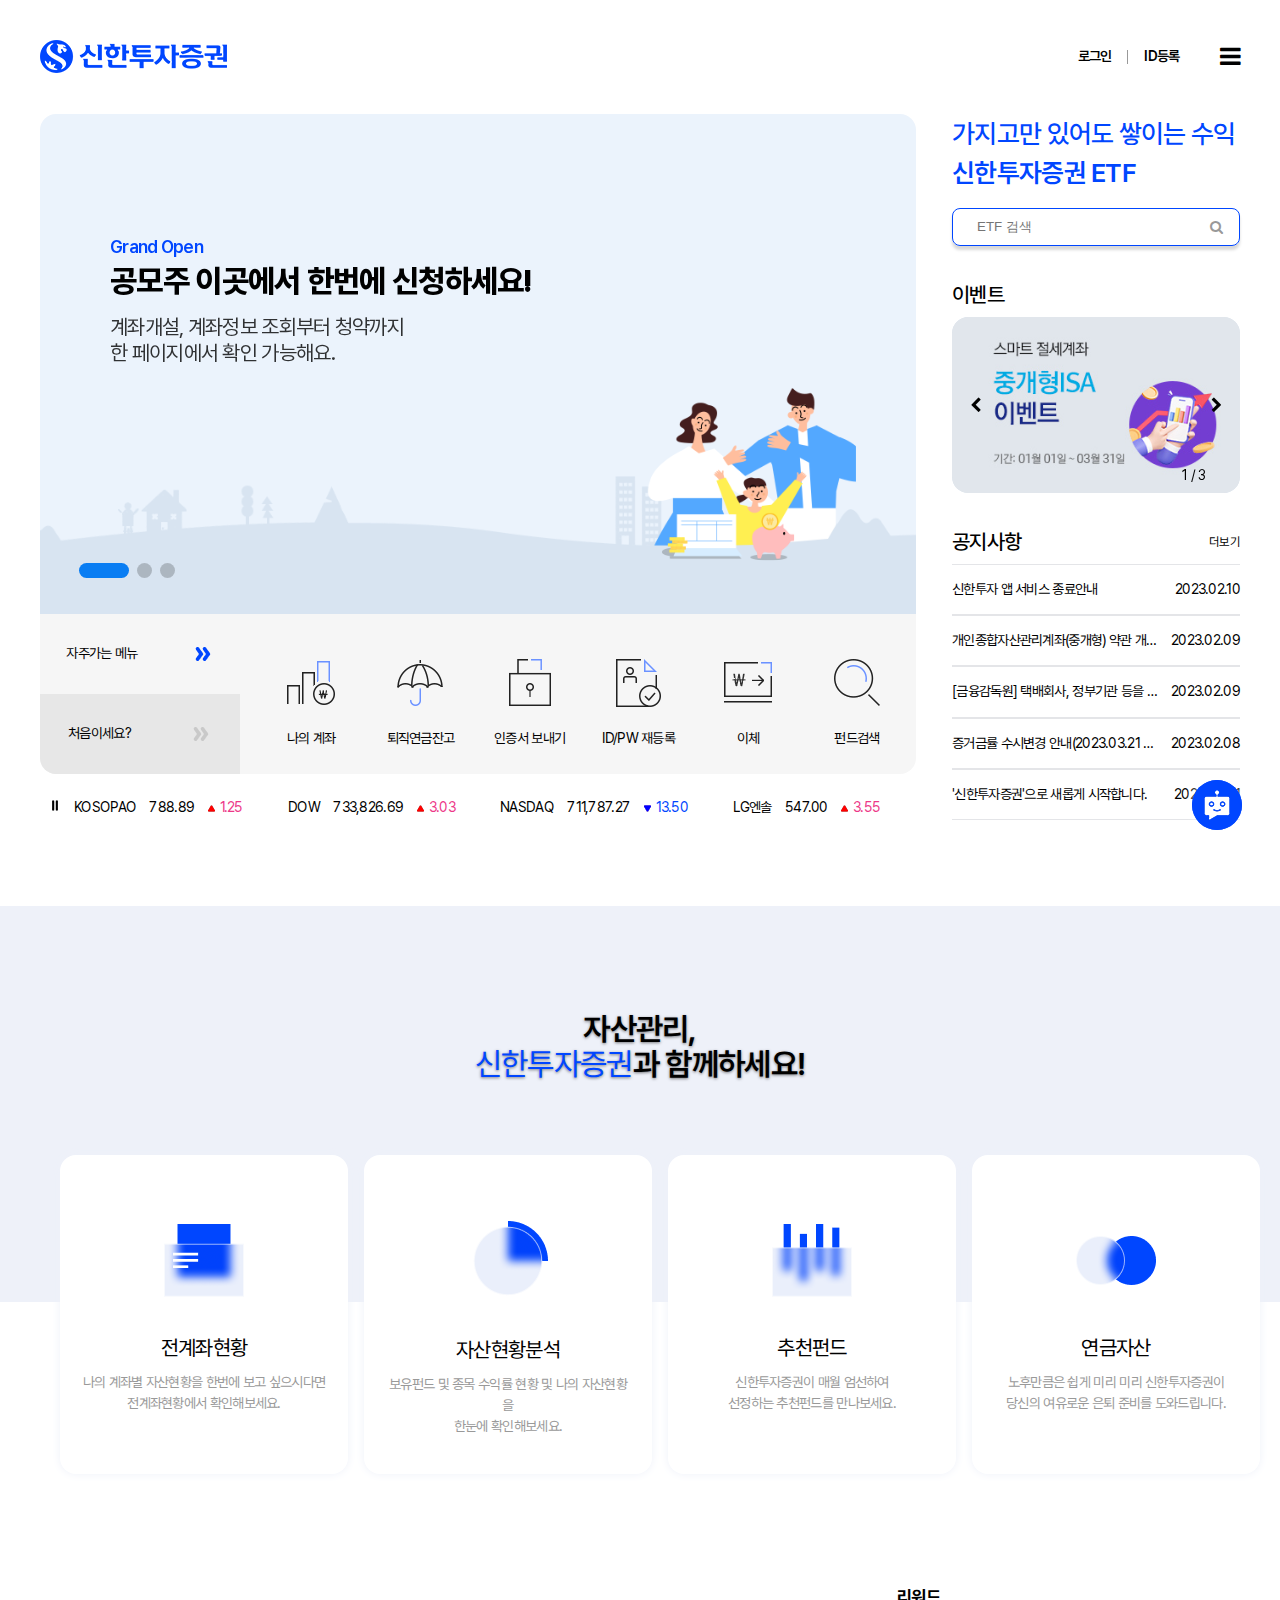
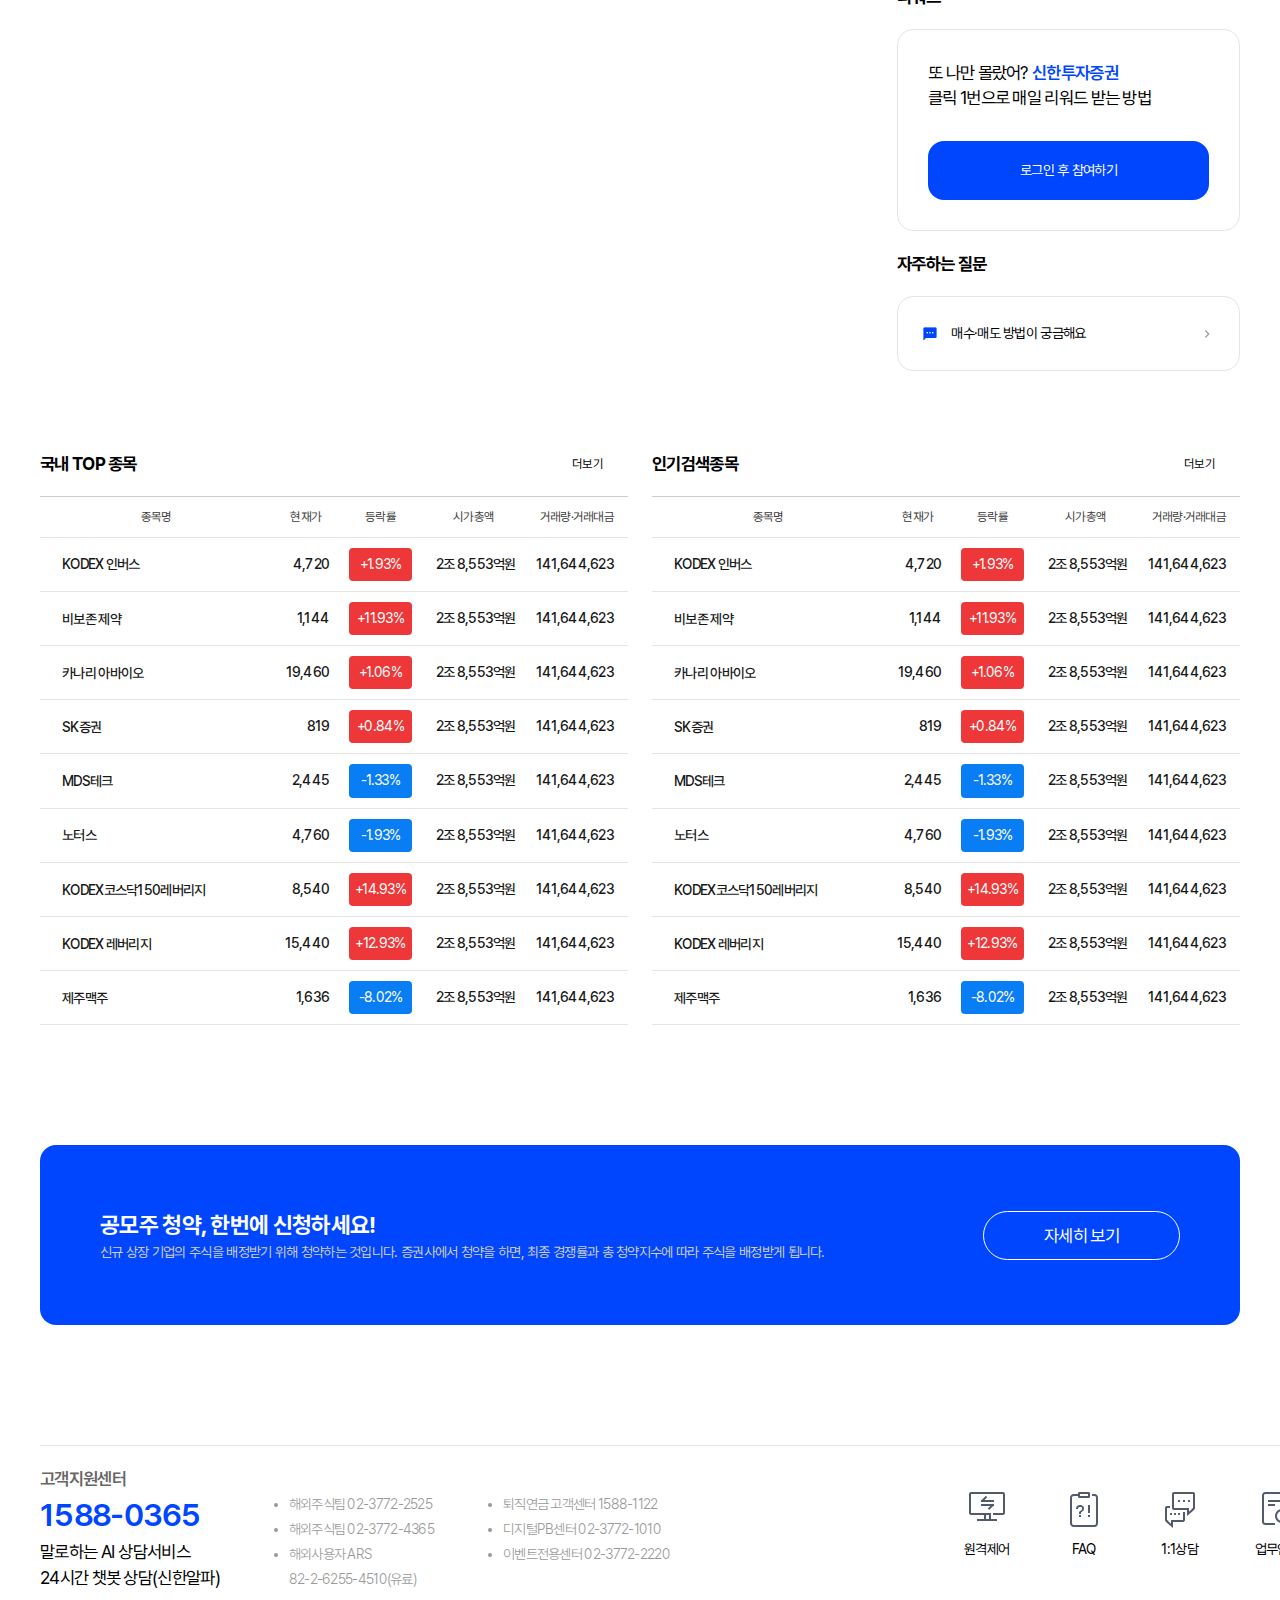
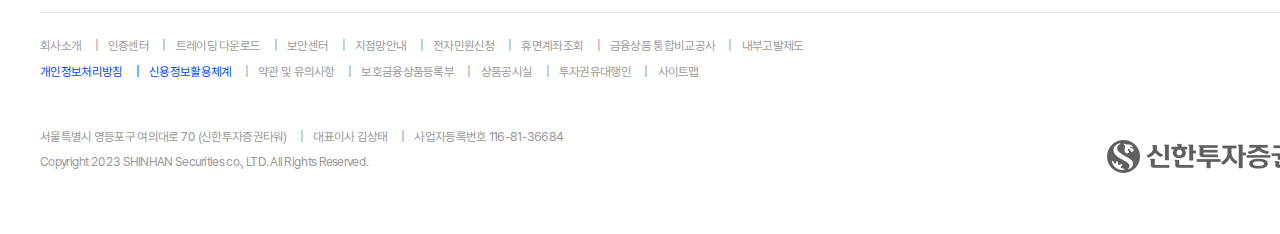
==== commit 91815f98: "up" ====
--- a/index.html
+++ b/index.html
@@ -24,10 +24,8 @@
     <script src="./js/jquery-3.3.1.min.js"></script>
     <script src="./js/jquery-3.4.1.min.js"></script>
     <script src="./js/prefixfree.min.js"></script>
-    <!-- 제이쿼리 플러그인 -->
-    <!-- <script src="./js/jquery-ui.min.js"></script> -->
-    <script src="./js/jquery.bxslider.js"></script>
-    <!-- <script src="./js/jquery.scrollTo.min.js"></script> -->
+    <!-- 박스슬라이더 -->
+    <link rel="stylesheet" href="https://cdn.jsdelivr.net/npm/swiper@9/swiper-bundle.min.css" />
     <!-- 그래프 JS -->
     <script src="https://code.highcharts.com/stock/highstock.js"></script>
     <script src="https://code.highcharts.com/stock/modules/data.js"></script>
@@ -51,9 +49,9 @@
         <article class="w1440">
             <!-- 슬라이드 콘텐츠 -->
             <div class="mainArticle">
-                <div class="slider_wrap">
-                    <div id="slider_banner_main" class="mainSlider">
-                        <div id="item01">
+                <div class="swiper mySwiper">
+                    <div id="slider_banner_main" class="swiper-wrapper">
+                        <div id="item01" class="swiper-slide">
                             <a href="#">
                                 <span>
                                     <p class="em">Grand Open</p>
@@ -66,7 +64,7 @@
                                 <img src="./images/main/slide01.png" alt="">
                             </a>
                         </div>
-                        <div id="item02">
+                        <div id="item02" class="swiper-slide">
                             <a href="#">
                                 <span>
                                     <p>HOT ISSUE 상품</p>
@@ -80,7 +78,7 @@
                                 <img src="./images/main/slide02.png" alt="">
                             </a>
                         </div>
-                        <div>
+                        <div class="swiper-slide">
                             <a href="#">
                                 <span>
                                     <p class="em">주식전략/시황</p>
@@ -96,6 +94,7 @@
                             </a>
                         </div>
                     </div>
+                    <div class="swiper-pagination"></div>
                 </div>
                 <div class="lnbWrap">
                     <div class="lnb_btn">
@@ -211,84 +210,86 @@
                 </div>
 
                 <!-- 주식 슬라이드 -->
-                <div class="chart_wrap">
+                <section class="chart_containner">
                     <div id="chart_btn" class="bx-stop"></div>
-                    <div class="chartSlider_wrap">                        
-                        <div class="chartSlider playAni">
-                            <a href="#">
-                                <dl>
-                                    <dt>KOSOPAO</dt>
-                                    <dd>788.89</dd>
-                                    <dd>1.25</dd>
-                                </dl>
-                            </a>
-                            <a href="#">
-                                <dl>
-                                    <dt>DOW</dt>
-                                    <dd>733,826.69</dd>
-                                    <dd>3.03</dd>
-                                </dl>
-                            </a>
-                            <a href="#">
-                                <dl>
-                                    <dt>NASDAQ</dt>
-                                    <dd>711,787.27</dd>
-                                    <dd class="down">13.50</dd>
-                                </dl>
-                            </a>
-                            <a href="#">
-                                <dl>
-                                    <dt>LG엔솔</dt>
-                                    <dd>547.00</dd>
-                                    <dd>3.55</dd>
-                                </dl>
-                            </a>
-                            <a href="#">
-                                <dl>
-                                    <dt>POSCO</dt>
-                                    <dd>329.50</dd>
-                                    <dd>7.15</dd>
-                                </dl>
-                            </a>
-
-                            <a href="#">
-                                <dl>
-                                    <dt>S-Oil</dt>
-                                    <dd>50.50</dd>
-                                    <dd class="down">21.05</dd>
-                                </dl>
-                            </a>
-                            <a href="#">
-                                <dl>
-                                    <dt>KT&G</dt>
-                                    <dd>87.00</dd>
-                                    <dd class="down">11.25</dd>
-                                </dl>
-                            </a>
-                            <a href="#">
-                                <dl>
-                                    <dt>HMM</dt>
-                                    <dd>22.05</dd>
-                                    <dd>4.20</dd>
-                                </dl>
-                            </a>
-                            <a href="#">
-                                <dl>
-                                    <dt>NAVER</dt>
-                                    <dd>214.50</dd>
-                                    <dd>3.19</dd>
-                                </dl>
-                            </a>
-                            <a href="#">
-                                <dl>
-                                    <dt>SK그룹</dt>
-                                    <dd>184.40</dd>
-                                    <dd>5.25</dd>
-                                </dl>
-                            </a>
+                    <div class="chart_wrap">
+                        <div class="chartSlider_wrap">                        
+                            <div class="chartSlider playAni">
+                                <a href="#">
+                                    <dl>
+                                        <dt>KOSOPAO</dt>
+                                        <dd>788.89</dd>
+                                        <dd>1.25</dd>
+                                    </dl>
+                                </a>
+                                <a href="#">
+                                    <dl>
+                                        <dt>DOW</dt>
+                                        <dd>733,826.69</dd>
+                                        <dd>3.03</dd>
+                                    </dl>
+                                </a>
+                                <a href="#">
+                                    <dl>
+                                        <dt>NASDAQ</dt>
+                                        <dd>711,787.27</dd>
+                                        <dd class="down">13.50</dd>
+                                    </dl>
+                                </a>
+                                <a href="#">
+                                    <dl>
+                                        <dt>LG엔솔</dt>
+                                        <dd>547.00</dd>
+                                        <dd>3.55</dd>
+                                    </dl>
+                                </a>
+                                <a href="#">
+                                    <dl>
+                                        <dt>POSCO</dt>
+                                        <dd>329.50</dd>
+                                        <dd>7.15</dd>
+                                    </dl>
+                                </a>
+    
+                                <a href="#">
+                                    <dl>
+                                        <dt>S-Oil</dt>
+                                        <dd>50.50</dd>
+                                        <dd class="down">21.05</dd>
+                                    </dl>
+                                </a>
+                                <a href="#">
+                                    <dl>
+                                        <dt>KT&G</dt>
+                                        <dd>87.00</dd>
+                                        <dd class="down">11.25</dd>
+                                    </dl>
+                                </a>
+                                <a href="#">
+                                    <dl>
+                                        <dt>HMM</dt>
+                                        <dd>22.05</dd>
+                                        <dd>4.20</dd>
+                                    </dl>
+                                </a>
+                                <a href="#">
+                                    <dl>
+                                        <dt>NAVER</dt>
+                                        <dd>214.50</dd>
+                                        <dd>3.19</dd>
+                                    </dl>
+                                </a>
+                                <a href="#">
+                                    <dl>
+                                        <dt>SK그룹</dt>
+                                        <dd>184.40</dd>
+                                        <dd>5.25</dd>
+                                    </dl>
+                                </a>
+                            </div>
                         </div>
                     </div>
-                </div>
+                </section>
             </div>
             <!-- /슬라이드 콘텐츠 -->
 
@@ -313,22 +314,27 @@
 
                 <section id="snbArticle_02">
                     <h3>이벤트</h3>
-                    <div id="slider_banner_area" class="area">
-                        <div>
-                            <a href="#">
-                                <img src="./images/main/event01.jpg" alt="">
-                            </a>
+                    <div id="slider_banner_area" class="swiper subSwiper area">
+                        <div class="swiper-wrapper">
+                            <div class="swiper-slide">
+                                <a href="#">
+                                    <img src="./images/main/event01.jpg" alt="">
+                                </a>
+                            </div>
+                            <div class="swiper-slide">
+                                <a href="#" class="bgGray">
+                                    <img src="./images/main/event02.jpg" alt="">
+                                </a>
+                            </div>
+                            <div class="swiper-slide">
+                                <a href="#">
+                                    <img src="./images/main/event03.jpg" alt="">
+                                </a>
+                            </div>
                         </div>
-                        <div>
-                            <a href="#">
-                                <img src="./images/main/event02.jpg" alt="">
-                            </a>
-                        </div>
-                        <div>
-                            <a href="#">
-                                <img src="./images/main/event03.jpg" alt="">
-                            </a>
-                        </div>
+                        <div class="swiper-button-next"></div>
+                        <div class="swiper-button-prev"></div>
+                        <div class="subSwiper-pagination"></div>
                     </div>
                 </section>
 
@@ -523,7 +529,7 @@
     
                                 </tr>
                                 <tr>
-                                    <td><a href="#">KODEX코스닥150레버...</a></td>
+                                    <td><a href="#">KODEX코스닥150레버리지</a></td>
                                     <td>8,540</td>
                                     <td><span>+14.93</span></td>
                                     <td>2조 8,553억원</td>
@@ -607,7 +613,7 @@
     
                                 </tr>
                                 <tr>
-                                    <td><a href="#">KODEX코스닥150레버...</a></td>
+                                    <td><a href="#">KODEX코스닥150레버리지</a></td>
                                     <td>8,540</td>
                                     <td><span>+14.93</span></td>
                                     <td>2조 8,553억원</td>
@@ -634,29 +640,34 @@
             </section>
             
             <!-- banner -->
-            <div class="banner w1440">
-                <h2>
-                    공모주 청약, 한번에 신청하세요!
-                    <p>
-                        신규 상장 기업의 주식을 배정받기 위해 청약하는 것입니다. 증권사에서 청약을 하면, 최종 경쟁률과 총 청약지수에 따라 주식을 배정받게 됩니다.
-                    </p>
-                </h2>
-                <a href="#" class="bannerLink">자세히 보기</a>
+            <div id="banner_wapper" class="w1440">
+                <div class="banner">
+                    <h2>
+                        공모주 청약, 한번에 신청하세요!
+                        <p>
+                            신규 상장 기업의 주식을 배정받기 위해 청약하는 것입니다. 증권사에서 청약을 하면, 최종 경쟁률과 총 청약지수에 따라 주식을 배정받게 됩니다.
+                        </p>
+                    </h2>
+                    <a href="#" class="bannerLink">자세히 보기</a>
+                </div>
             </div>
             <!-- /banner -->
 
-            <!-- TOP 버튼 -->
-            <aside>
-                
-            </aside>
-            <!-- /TOP 버튼 -->
         </main>
         <!-- main -->
         <!-- footer -->
-        <footer class="footer"></footer>
+        <footer class="footer w1440"></footer>
         <!-- /footer -->     
+
+        <!-- TOP 버튼 -->
+        <aside>
+            
+        </aside>
+        <!-- /TOP 버튼 -->
     </div>
 </body>
+<!-- 박스 슬라이드 플러그인 -->
+<script src="https://cdn.jsdelivr.net/npm/swiper@9/swiper-bundle.min.js"></script>
 <!-- Header, Footer Load JS -->
 <script src="./js/load.js"></script>
 <!-- 미구현 기능 클릭시 안내문 -->
--- a/css/common.css
+++ b/css/common.css
@@ -3,6 +3,7 @@
 /* 폰트 CSS && 리셋 CSS */
 @import url(./font.css);
 @import url(./reset.css);
+@import url(./root.css);
 
 /* 공통 CSS */
 html {
@@ -11,14 +12,15 @@
 
 #wrap{
     /* background-color: #FAFBFB; */
-    padding-top: 40px;
-    padding-bottom: 60px;
+    padding: 40px 0 60px;
+    /* 포지션 */
+    position: relative;
 }
 /* safe area */
 .w1440{
     /* (1440/1920)*100 = 75 */
     /* width: 75%; */
-    width: 1440px;
+    width: 1530px;
     margin: 0 auto;
 }
 /* --------------------- */
@@ -30,7 +32,7 @@
     color: #fff;
     /* 포지션 */
     position: fixed;
-    top: 5%;
+    top: 50%;
     left: 50%;
     transform: translateX(-50%);
     z-index: 99999; /* 경고창 */
@@ -42,8 +44,7 @@
 /* header */
 /* ========================== */
 .header{
-    /* (193/1440)*100 = 13.402777777777777 */
-    padding-bottom: 20px;
+    padding: 0 30px 20px;
     /* 플랙스 */
     display: flex;
     align-items: center;
@@ -116,19 +117,15 @@
     content: "";
     font-size: 0.8rem;
     padding-right: 16px;
-    border-right: 1px solid #000;
+    border-right: var(--border);
     margin-right: 16px;
 }
 
 /* ---------------------------- */
 /* .header .snb */
-.header .snb{
+.header .snb_wrap{
     width: 100%;
-    height: auto !important;
-    padding: 30px;
-    background-color: white;
-    border: 1px solid #B9BDC4;
-    border-radius: 16px;
+    padding: 0 30px 0;
     /* 폰트 사이즈 수정 */
     font-size: 1rem;
     /* 포지션 */
@@ -137,16 +134,22 @@
     transform: translateY(100%);
     left: 0;
     z-index: 999; /* 헤더 서브메뉴 */
+
+}
+.header .snb{
+    height: auto !important;
+    padding: 30px;
+    background-color: #FFF;
+    border: 1px solid #B9BDC4;
+    border-radius: 16px;
     /* 디스플레이 가리기 */
     display: none;
 }
-
 /* snb 타이틀 */
 .snbTitle{
     width: 100%;
     height: 60px;
-    padding: 0 24px;
-    line-height: 60px;
+    padding: 0 30px;
     border-top: 1px solid #B9BDC4;
     /* 플랙스 */
     display: flex;
@@ -166,7 +169,7 @@
 .snb h2{
     height: 100%;
     line-height: 60px;
-    font-size: 28px;
+    font-size: 24px;
     font-weight: 700;
     color: #797979;
     transition: all 0.1s;
@@ -175,7 +178,7 @@
 .snbItem{
     width: 100%;
     background-color: #F7F8F8;
-    padding: 24px 0;
+    padding: 30px 0;
     transition: all 0.8s;
     /* 숨기기 */
     display: none;
@@ -221,6 +224,7 @@
 /* footer */
 /* ========================== */
 footer{
+    padding: 0 30px;
     /* 폰트 설정 */
     line-height: 180%;
     font-weight: 600;
@@ -255,7 +259,7 @@
     /* 36/16 = 2.25 */
     font-size: 2.25rem;
     font-weight: 600;
-    color: #0046FF;
+    color: var(--main-color);
 }
 /* footer_csc nav div */
 .footer_csc nav div{
@@ -310,16 +314,13 @@
     font-weight: 400;
 }
 .fnb li.em{
-    color: #0046FF;
+    color: var(--main-color);
 }
 .fnb li:not(:first-child)::before{
     content: "|";
     padding-left: 10px;
     margin-right: 10px;
 }
-.fnb ul {
-    margin-bottom: 10px;
-}
 
 /* .last_footer */
 .last_footer{
@@ -334,24 +335,21 @@
 /* ========================== */
 /* Top button / chatBot */
 /* ========================== */
-/* ========================== */
-/* Top button / chatBot */
-/* ========================== */
 .aside_button{
-    height: 120px;
+    /* 플렉스 */
+    display: flex;
+    flex-flow: column nowrap;
+    /* 포지션 */
+    position: fixed;
+    right: 3%;
+    bottom: 50px;
     z-index: 99999;
-    /* 포지션 */
-    position: fixed;
-    /* right: 140px; */
-    right: 7.291666666666667%;
-    transform: translateX(100%);
-    bottom: 50px;
 }
 .aside_button div{
     width: 50px;
     height: 50px;
     line-height: 50px;
-    background-color: #0046ff;
+    background-color: var(--main-color);
     border-radius: 50%;
     cursor: pointer;
 }
@@ -382,7 +380,7 @@
     height: 50px;
     padding-left: 30px;
     padding-top: 5px;
-    background-color: #0046FF;
+    background-color: var(--main-color);
     box-shadow: 0 0 10px 0 rgba(255, 255, 255, 80%);
     border-radius: 40px;
     /* 포지션 */
@@ -397,9 +395,6 @@
 .aside_button i {
     color: #fff;
     position: relative;
-    /* vertical-align: middle; */
-    /* top: 5px; */
-    /* transform: translateX(-50%); */
     left: 50%;
     transform: translateX(-50%);
 }
@@ -411,3 +406,31 @@
     color: #fff;
 }
 
+/* ================================= */
+/* modal */
+/* ================================= */
+dialog{
+    height: 90%;
+    border: 0;
+    border-radius: 25px;
+    overflow: hidden;
+    position: relative;
+}
+dialog button[value="close"]{
+    /* width: 20px;
+    height: 20px; */
+    /* background-color: #000; */
+    font-size: 30px;
+    cursor: pointer;
+    /* 포지션 */
+    position: absolute;
+    top: 20px;
+    right: 30px;
+}
+dialog iframe{
+    width: 1260px;
+    height: 100%;
+}
+dialog::backdrop{
+    background-color: rgba(0, 0, 0, 0.8);
+}--- a/css/style.css
+++ b/css/style.css
@@ -10,7 +10,7 @@
 }
 /* em color 클래스 */
 .em{
-    color: #0046FF;
+    color: var(--main-color);
 }
 
 /* ------------------- */
@@ -40,7 +40,8 @@
 /* ================= */
 article.w1440{
     margin-top: 20px;
-    margin-bottom: 40px;
+    margin-bottom: 86px;
+    padding: 0 30px 0;
     /* 플랙스 */
     display: flex;
     justify-content: space-between;
@@ -50,19 +51,22 @@
     width: 73.0232558139535%;
 }
 
+/* 박스 슬라이더 커스텀 작업 */
+.swiper{
+    background-color: #ebf3fc;
+    border-radius: 16px 16px 0 0;
+    overflow: hidden;
+    /* 포지션 */
+    position: relative;
+}
+.mainArticle .swiper-slide{
+    height: 500px;
+    overflow: hidden;
+    /* 포지션 */
+    position: relative;
+}
 /* 박스 슬라이드 이미지 */
-.mainSlider div a{
-    height: 600px;
-    display: block;
-    border-radius: 16px 16px 0 0;
-    background-color: #ebf3fc;
-    /* 포지션 기준값 */
-    position: relative;
-    z-index: 100; /* 박스 슬라이드 이미지의 앵커태그 */
-    overflow: hidden;
-}
-
-.mainSlider img{
+.swiper-wrapper img{
     max-width: 100%;
     width: 100%;
     height: 100%;
@@ -74,24 +78,24 @@
     right: 0;
     z-index: 1; /* 박스 슬라이드 이미지 */
 }
-.mainSlider #item01 img{
+.swiper-wrapper #item01 img{
     max-width:fit-content;
     width: fit-content;
     top: 193px;
     left: -60px;
 }
 
-.mainSlider #item02 img{
+.swiper-wrapper #item02 img{
     object-fit:none;
     top: 90px;
     left: 320px;
 }
-.mainSlider #item02 a{
+.swiper-wrapper #item02 a{
     background-color: #D9D9D9;
 }
 
 /* 메인 슬라이더 텍스트 스타일 */
-.mainSlider div a span{
+.swiper-wrapper div a span{
     font-weight: 800;
     /* 36/16 = 2.25 */
     font-size: 2.25rem;
@@ -102,13 +106,13 @@
     left: 8%;
     z-index: 2; /* 박스 슬라이드 텍스트 */
 }
-.mainSlider div a p:first-child{
+.swiper-wrapper div a p:first-child{
     /* 20/16 = 1.25 */
     font-size: 1.25rem;
     font-weight: 600;
     margin-bottom: 10px;
 }
-.mainSlider div a p:last-child{
+.swiper-wrapper div a p:last-child{
     margin-top: 20px;
     /* 24/16 = 1.5 */
     font-size: 1.5rem;
@@ -121,46 +125,23 @@
     /* 포지션 기준값 */
     position: relative;
 }
-.mainArticle .slider_wrap .bx-controls{
-    padding: 10px;
-    /* 플랙스 */
-    display: flex;
-    flex-flow: row-reverse;
-    /* justify-content: space-between; */
-    /* 포지션 */
-    position: absolute;
-    left: 30px;
-    bottom: 20px;
-    z-index: 101; /* 박스 슬라이드 컨트롤 */
-}
-.mainArticle .slider_wrap .bx-controls-direction{
-    display: none;
-}
-/* 메인 슬라이더 컨트롤 버튼 스타일 */
-.mainArticle .slider_wrap .bx-pager{
-    /* 플랙스 */
-    display: flex;
-    align-items: center;
-}
-.mainArticle .slider_wrap .bx-pager div{
-    margin-right: 10px;
-    overflow: hidden;
-}
-.mainArticle .slider_wrap .bx-pager div a{
-    display: block;
+
+.swiper-pagination.swiper-pagination-clickable.swiper-pagination-bullets.swiper-pagination-horizontal{
+    width: auto;
+    margin-left: 35px;
+    margin-bottom: 20px;
+}
+
+.mainArticle .swiper-pagination-bullet{
     width: 15px;
     height: 15px;
     border-radius: 100%;
-    background-color: #CCCCCC;
     line-height: 45px;
-    box-shadow: 0 0 20px 0 rgb(255 255 255 / 0%);
     /* transition */
     transition: all 0.3s;
 }
-.mainArticle .slider_wrap .bx-pager div:hover a{
-    background-color: #999999;
-}
-.mainArticle .slider_wrap .bx-pager div a.active{
+
+.mainArticle .swiper-pagination-bullet-active{
     width: 50px;
     border-radius: 16px;
     background-color: #097DF3;
@@ -184,7 +165,7 @@
 }
 .lnb_btn label{
     display: block;
-    width: 100%;
+    width: 200px;
     height: 50%;
     cursor: pointer;
     background-color: #E7E7E7;
@@ -194,7 +175,7 @@
     justify-content: space-around;
 }
 .lnb_btn label:last-child{
-    border-radius: 0 0 16px 16px;
+    border-radius: 0 0 0 16px;
 }
 .lnb_btn input:checked + label{background-color: #F6F6F6;}
 /* 버튼 */
@@ -239,30 +220,35 @@
 }
 /* -------------- */
 /* 차트 슬라이더 */
+.chart_containner{
+    margin-top: 16px;
+    /* 플랙스 */
+    display: flex;
+    align-items: center;
+}
 .chart_wrap{
     width: 100%;
-    margin-top: 16px;
-    /* 플랙스 */
-    display: flex;
-    align-items: center;
+    height: 20px;
+    overflow:hidden;
+    /* 포지션 */
+    position: relative;
 }
 .chartSlider_wrap{
-    width: 100%;
-    overflow:hidden;
     cursor: pointer;
-    /* 플랙스 */
-    display: flex;
-}
-.chartSlider{
-    height: 46px;
-    /* 플랙스 */
-    display: flex;
-    align-items: center;
+    /* 포지션 */
+    position: absolute;
     white-space: nowrap;
+}
+.chartSlider {
+    display: inline-block;
+}
+.chartSlider > a{
+    display: inline-block;
+    margin-right: 32px;
 }
 /* ----------------------- */
 /* 차트 슬라이더 버튼 */
-.chart_wrap #chart_btn{
+.chart_containner #chart_btn{
     width: 30px;
     cursor: pointer;
 }
@@ -277,7 +263,6 @@
     padding: 0 5px;
 }
 .chartSlider dl dd:last-child{
-    margin-right: 40px;
     color: #ED3788;
 }
 .chartSlider dl > *:last-child::before{
@@ -285,7 +270,7 @@
     margin-right: 5px;
 }
 .chartSlider dl dd.down{
-    color: #0046FF;
+    color: var(--main-color);
 }
 .chartSlider dl dd.down::before{
     content: url(../images/main/down_arrow.png);
@@ -295,19 +280,18 @@
 /* 애니메이션 재생 */
 .playAni{
     /* 애니메이션 */
-    animation: chart_slider_ani cubic-bezier(0,0,0,0) 25s;
+    animation: chart_slider_ani cubic-bezier(0,0,0,0) 0s 0.5s;
     /* 무한 반복 애니메이션 */
     animation-iteration-count: infinite;
-    box-shadow: inset 0 0 20px 0 rgb(255 255 255 / 0%);
 }
 /* 호버시, 버튼 클릭시 애니메이션 정지 */
-.chart_wrap .bx-start + .chartSlider_wrap .chartSlider, 
+.bx-start + .chart_wrap .chartSlider, 
 .chartSlider_wrap:hover .chartSlider{
     animation-play-state: paused;
 }
 @keyframes chart_slider_ani {
-    from { transform:translate3d(0) }
-    to { transform: translate3d(-100%, 0,0) }
+    from { transform:translateX(0) }
+    to { transform: translateX(-100%) }
 }
 
 /* ----------------------- */
@@ -315,6 +299,10 @@
 .snbArticle{
     /* (398/1720)*100 = 23.13953488372093 */
     width: 24%;
+    /* 플렉스 */
+    display: flex;
+    flex-direction: column;
+    justify-content: space-between;
 }
 .snbArticle h2{
     /* 30/16 = 1.875 */
@@ -332,15 +320,16 @@
     border-radius: 8px;
     padding: 10px 16px 10px 24px;
     box-shadow: 0 4px 3px 0 #D9D9D9;
+    color: #999999;
     /* flex */
     display: flex;
 }
 .snbArticle label button[type="submit"]{
+    color: #999999;
     cursor: pointer;
 }
 .snbArticle h3{
-    margin-top: 48px;
-    margin-bottom: 24px;
+    margin-bottom: 10px;
     font-size: 1.5rem;
     font-weight: 500;
 }
@@ -356,7 +345,7 @@
     overflow: hidden;
     z-index: 100; /* 이벤트 슬라이드 앵커 태그 */
 }
-.snbArticle .area div:nth-child(3) a{
+.snbArticle .area .bgGray{
     background-color: #818994;
 }
 
@@ -367,43 +356,40 @@
 }
 /* -------------------- */
 /* 이벤트 박스슬라이드 스타일 */
-.snbArticle .bx-wrapper{
+.snbArticle .swiper{
+    border-radius: 16px;
     /* 포지션 기준값 */
     position: relative;
-}
-.snbArticle .bx-controls-direction a{
-    padding: 10px;
+    overflow: hidden;
+}
+
+
+/* 슬라이드 텍스트 오른쪽 상단하단으로 변경 */
+.snbArticle .subSwiper-pagination{
+    width: max-content;
     /* 포지션 */
     position: absolute;
-    top: 50%;
-    transform: translateY(-50%);
-    z-index: 101; /* 이벤트 슬라이드 컨트롤 */
-}
-.snbArticle .bx-controls-direction a:first-child{left: 0;}
-.snbArticle .bx-controls-direction a:last-child{right: 0;}
-
-/* 슬라이드 텍스트 오른쪽 상단하단으로 변경 */
-.snbArticle .bx-pager{
-    /* 포지션 */
-    position: absolute;
-    bottom: 10px;
-    right: 40px;
+    bottom: 5px;
+    left: 230px;
     z-index: 2; /* 이벤트 슬라이드 인덱스번호 */
 }
 /* 슬라이드 오토버튼 위치이동 */
 .snbArticle .bx-controls-auto{
     /* 포지션 */
     position: absolute;
-    bottom: 10px;
-    right: 10px;
+    bottom: 2px;
+    right: 40px;
     z-index: 2; /* 이벤트 슬라이드 오토버튼 */
 }
-/* 슬라이드 이동버튼 */
-.bx-prev::before{
+.swiper-button-prev::after{
+    color: #000;
+    font-size: 16px;
     content: "\f053";
     font-family: "FontAwesome";
 }
-.bx-next::before{
+.swiper-button-next::after{
+    color: #000;
+    font-size: 16px;
     content: "\f054";
     font-family: "FontAwesome";
 }
@@ -431,10 +417,9 @@
     margin-right: 10px;
     white-space: nowrap;
     overflow: hidden;
-}
-.snbArticle .notice a span::after{
-    content: "...";
-}
+    text-overflow: ellipsis;
+}
+
 /* ================= */
 /* main */
 /* ================= */
@@ -446,6 +431,7 @@
     background-color: #EEF1F9;
     text-align: center;
     margin-bottom: 282px;
+    padding: 0 30px 0;
     /* 포지션 */
     position: relative;
 }
@@ -458,6 +444,7 @@
     text-shadow: 0px 1px 3px rgba(0, 0, 0, 0.5);
 }
 #content1  .card_wrap{
+    padding: 0 30px 0;
     /* 플랙스 */
     display: flex;
     flex-flow: row wrap;
@@ -467,12 +454,12 @@
     /* (335/1440)*100 = 23.26388888888889 */
     width: 23.26388888888889%;
 }
-#content1  .card a{
+#content1 .card a{
     display: block;
     height: 319px;
     border-radius: 16px;
     background-color: #fff;
-    box-shadow: 0 0 6px 0 #EEF1F9;
+    box-shadow: 0 0 10px 0 #EEF1F9;
     padding: 20px;
     padding-top: 64px;
 }
@@ -499,6 +486,7 @@
 /* -------------------------- */
 #content2{
     margin-bottom: 80px;
+    padding: 0 30px 0;
     /* 플랙스 */
     display: flex;
 }
@@ -558,7 +546,7 @@
     padding: 17px;
     text-align: center;
     border-radius: 16px;
-    background-color: #0046FF;
+    background-color: var(--main-color);
     color: #fff;
 }
 /* question card */
@@ -582,6 +570,7 @@
 /* -------------------------- */
 #content3{
     margin-bottom: 120px;
+    padding: 0 30px 0;
     /* 플랙스 */
     display: flex;
     justify-content: space-between;
@@ -606,10 +595,12 @@
 }
 #content3 > div:first-child{
     /* (45.94/1440)*100 = 3.1902777777777773 */
-    margin-right: 3.1902777777777773%;
+    margin-right: 2%;
 }
 #content3 table{
     width: 100%;
+    border-top:1px solid #CCCCCC;
+    border-collapse: collapse;
 }
 #content3 th{
     color: #3C3C3C;
@@ -626,20 +617,25 @@
     border-bottom:1px solid #E4E5E8;
 }
 #content3 td a{
-    display: block;
-    width: 100%;
-    height: 100%;
+    display: inline-block;
+    width: inherit;
+    white-space: nowrap;
+    overflow: hidden;
+    text-overflow: ellipsis;
+    vertical-align: middle;
 }
 #content3 td a:hover{
-    color: #0046FF;
+    color: var(--main-color);
     text-decoration: underline;
 }
-#content3 th:nth-child(1),
+
 #content3 td:nth-child(1){
     padding-left: 22px;
     text-align: start;
-}
-#content3 td:nth-child(even),
+    width: 200px;
+    overflow: hidden;
+}
+
 #content3 td:nth-child(even){
     text-align: end;
 }
@@ -664,10 +660,13 @@
 /* -------------------------- */
 /* banner */
 /* -------------------------- */
+#banner_wapper{
+    padding: 0 30px 0;
+}
 .banner{
     height: 180px;
     color: #fff;
-    background-color: #0046FF;
+    background-color: var(--main-color);
     border-radius: 16px; 
     padding: 0 60px;
     /* 플랙스 */
--- a/css/replace.css
+++ b/css/replace.css
@@ -3,28 +3,20 @@
     font-size: 14px;
 }
 .w1440{
-    width: 1200px;
+    width: 1260px;
 }
 /* ------------------- */
 /* 메인 스타일 */
 /* ------------------- */
-.mainSlider div a {
+.swiper-wrapper div a {
     height: 500px;
 }
 
 #content1 h2 {
     padding-top: 106px;
 }
-.snbArticle{
-    display: flex;
-    flex-direction: column;
-    justify-content: space-between;
-}
-.snbArticle h3 {
-    margin-top: 0;
-}
 
-.mainSlider #item02 img {
+.swiper-wrapper #item02 img {
     object-fit:contain;
     top: 90px;
     left: 280px;
@@ -45,20 +37,3 @@
 .chartGraph {
     margin-right: 24px;
 }
-
-/* ------------------- */
-/* 펀드투자 스타일 */
-/* ------------------- */
-.title {
-    margin-top: 48px;
-}
-.title article {
-    align-items: center;
-    justify-content: center;
-}
-.title article img {
-    margin: 0 10px 0 -10px;
-}
-.title article p {
-    line-height: normal;
-}--- a/css/moblie_style.css
+++ b/css/moblie_style.css
@@ -8,7 +8,7 @@
     }
     /* safe-area */
     .w1440{
-        width: 90vw;
+        width: 100vw;
     }
     /* ================================= */
     /* main 페이지 */
@@ -18,7 +18,7 @@
     .mainArticle{
         width: 70%;
     }
-    .mainSlider div a{
+    .swiper-wrapper div a{
         height: 50vh;
     }
     /* ================================= */
@@ -67,7 +67,7 @@
         /* (335/768)*100 = 43.61979166666667 */
         width: 43.61979166666667%;
     }
-    .mainSlider img {
+    .swiper-wrapper img {
         max-width: none;
         width: auto;
     }
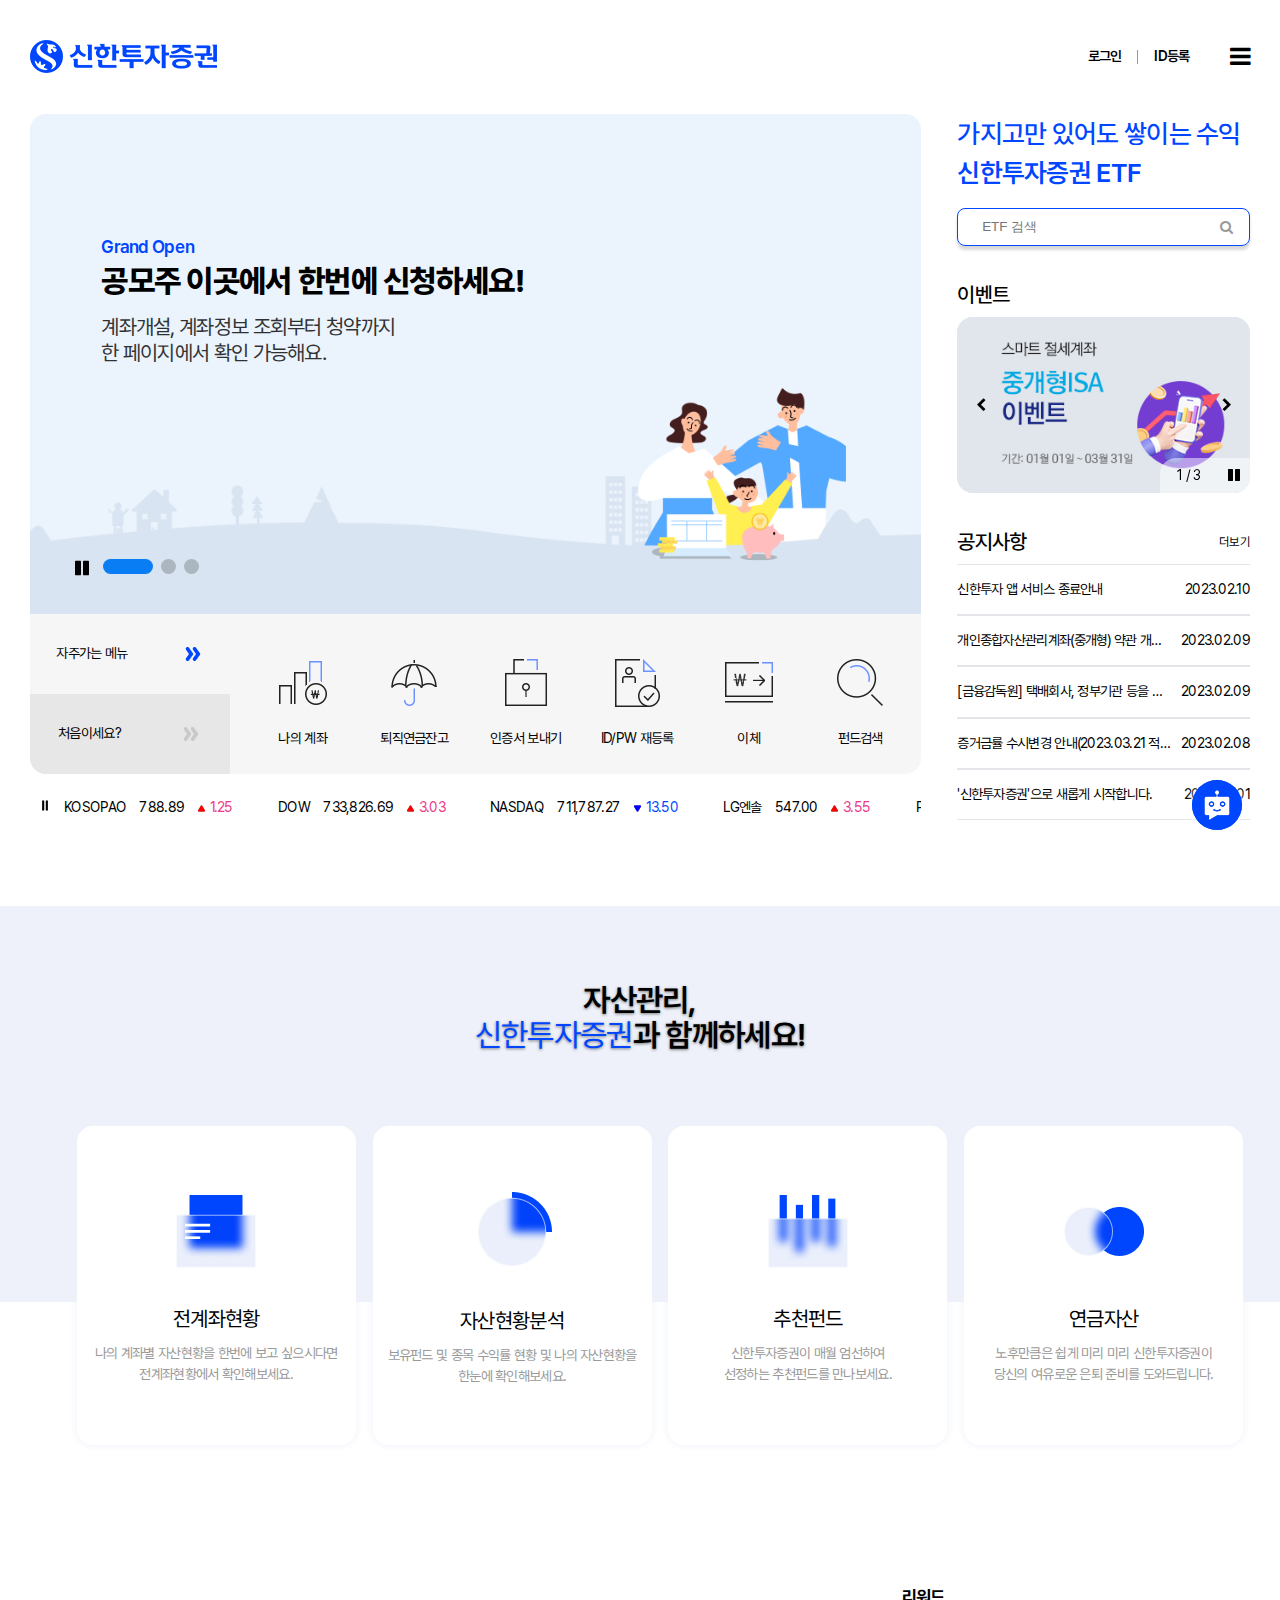
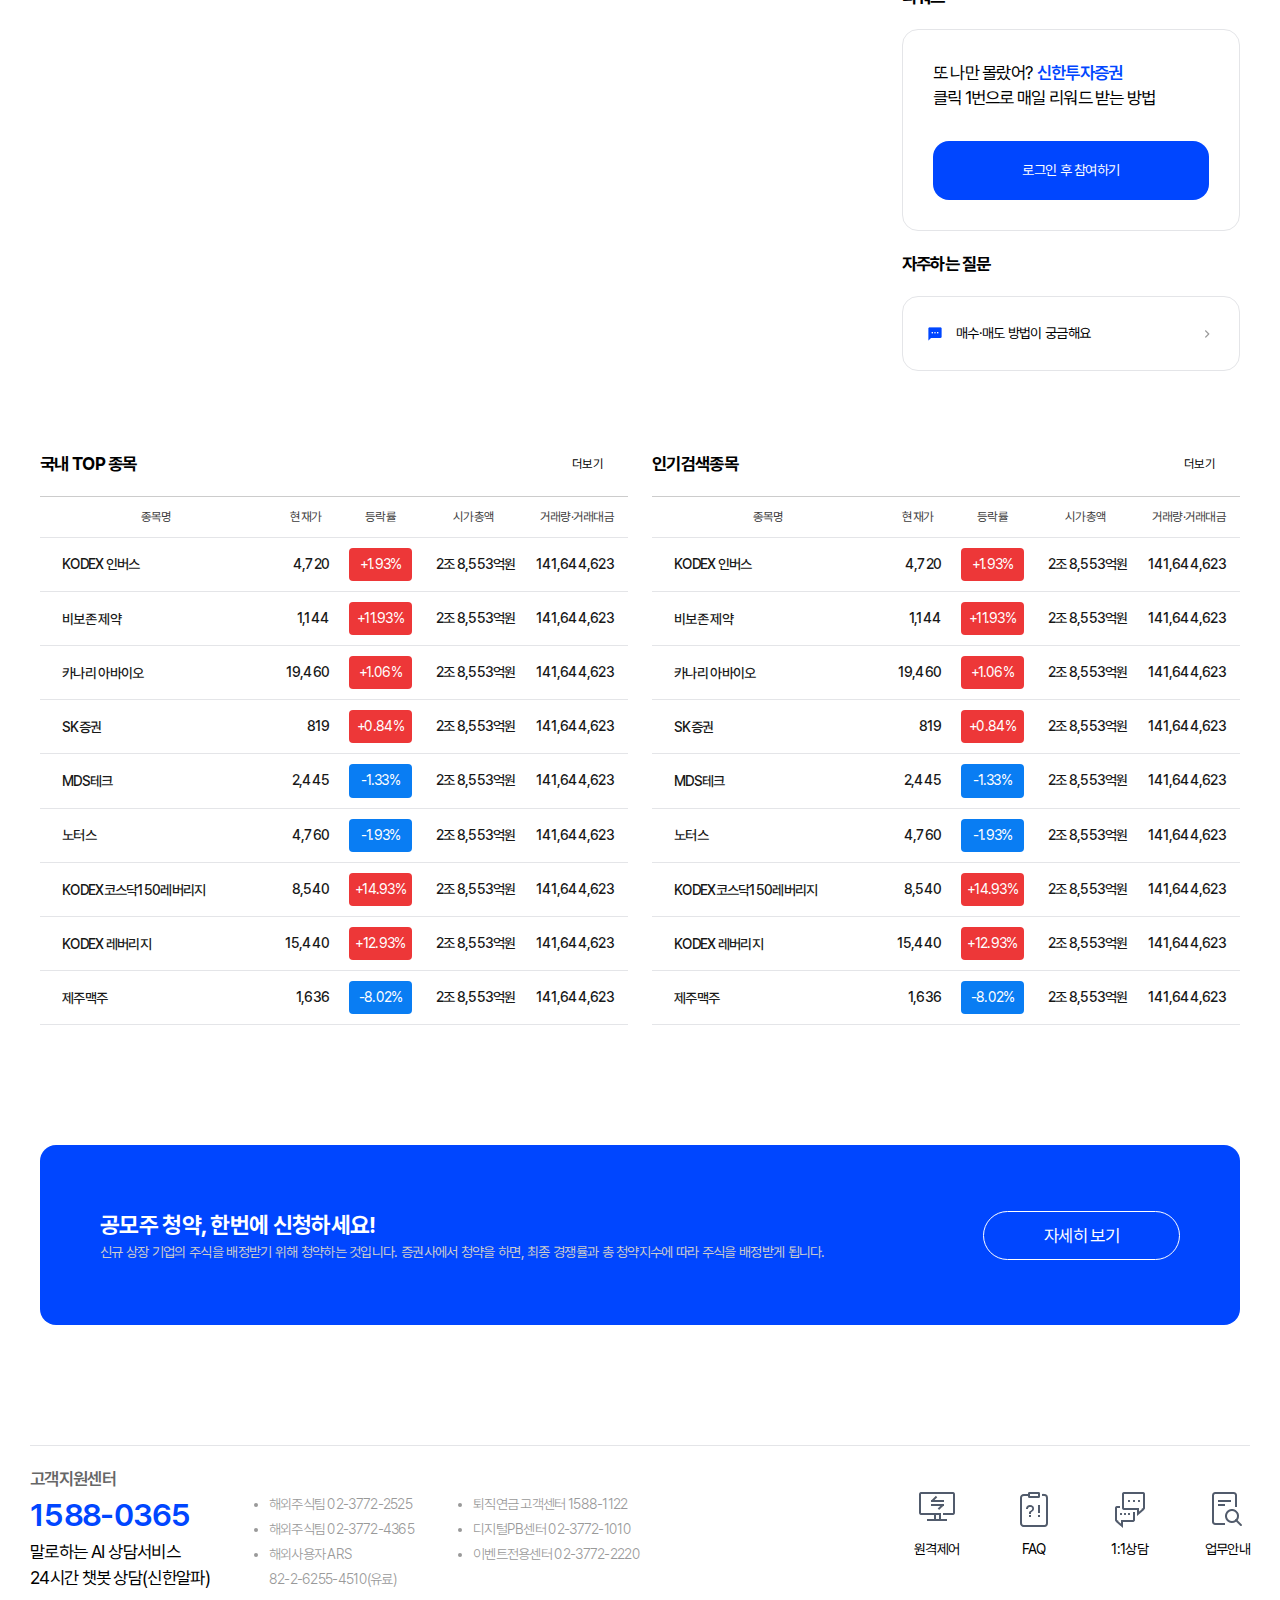
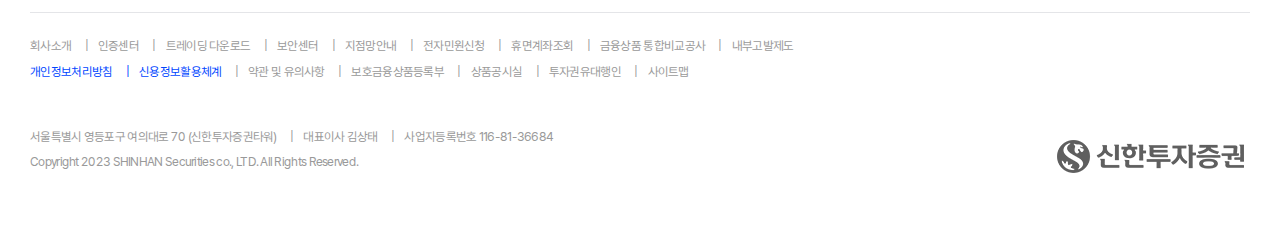
==== commit 29f37c66: "up" ====
--- a/index.html
+++ b/index.html
@@ -35,20 +35,20 @@
     <link rel="stylesheet" href="./css/common.css">
     <!-- 페이지 CSS -->
     <link rel="stylesheet" href="./css/style.css">
-    <link rel="stylesheet" href="./css/replace.css">
     <!-- 모바일 css -->
     <link rel="stylesheet" href="./css/moblie_style.css">
 </head>
 <body>
     <div id="wrap">
         <!-- header -->
-        <header class="header w1440"></header>
+        <header class="header w1260"></header>
         <!-- /header -->
         
         <!-- article -->
-        <article class="w1440">
+        <article class="w1260">
             <!-- 슬라이드 콘텐츠 -->
             <div class="mainArticle">
+                <!-- 메인 슬라이드 -->
                 <div class="swiper mySwiper">
                     <div id="slider_banner_main" class="swiper-wrapper">
                         <div id="item01" class="swiper-slide">
@@ -94,8 +94,16 @@
                             </a>
                         </div>
                     </div>
-                    <div class="swiper-pagination"></div>
+                    <div class="swiper-controll-wrap">                    
+                        <div class="autoplay-controll">
+                            <button class="main-play hidden"><i class="fa fa-play" aria-hidden="true"></i></button>
+                            <button class="main-pause"><i class="fa fa-pause" aria-hidden="true"></i></button>
+                        </div>
+                        <div class="swiper-pagination"></div>
+                    </div>
                 </div>
+                <!-- /메인 슬라이드 -->
+
                 <div class="lnbWrap">
                     <div class="lnb_btn">
                         <input type="radio" name="lnbBtn" id="lnbBtn01" checked>
@@ -314,15 +322,15 @@
 
                 <section id="snbArticle_02">
                     <h3>이벤트</h3>
-                    <div id="slider_banner_area" class="swiper subSwiper area">
+                    <div id="slider_banner_area" class="swiper subSwiper">
                         <div class="swiper-wrapper">
                             <div class="swiper-slide">
                                 <a href="#">
                                     <img src="./images/main/event01.jpg" alt="">
                                 </a>
                             </div>
-                            <div class="swiper-slide">
-                                <a href="#" class="bgGray">
+                            <div class="swiper-slide bgGray">
+                                <a href="#">
                                     <img src="./images/main/event02.jpg" alt="">
                                 </a>
                             </div>
@@ -334,7 +342,13 @@
                         </div>
                         <div class="swiper-button-next"></div>
                         <div class="swiper-button-prev"></div>
-                        <div class="subSwiper-pagination"></div>
+                        <div class="swiper-controll-wrap">                    
+                            <div class="subSwiper-pagination"></div>
+                            <div class="autoplay-controll">
+                                <button class="sub-play hidden"><i class="fa fa-play" aria-hidden="true"></i></button>
+                                <button class="sub-pause"><i class="fa fa-pause" aria-hidden="true"></i></button>
+                            </div>
+                        </div>
                     </div>
                 </section>
 
@@ -389,7 +403,7 @@
                     자산관리,<br>
                     <span class="em">신한투자증권</span>과&nbsp;함께하세요!
                 </h2>
-                <div class="card_wrap w1440">
+                <div class="card_wrap w1260">
                     <div class="card">
                         <a href="#">
                             <span><img src="./images/main/myAccount.png" alt="myAccount"></span>
@@ -431,7 +445,7 @@
                     </div>
                 </div>
             </section>
-            <section id="content2" class="w1440">
+            <section id="content2" class="w1260">
                 <!-- 그래프 -->
                 <section class="chartGraph">
                     <div id="stock_graph"></div>
@@ -468,7 +482,7 @@
             </section>
 
             <!-- 주식표 -->
-            <section id="content3" class="w1440">
+            <section id="content3" class="w1260">
                 <div>
                     <h2>국내 TOP 종목
                         <a href="#">더보기</a>
@@ -640,7 +654,7 @@
             </section>
             
             <!-- banner -->
-            <div id="banner_wapper" class="w1440">
+            <div id="banner_wapper" class="w1260">
                 <div class="banner">
                     <h2>
                         공모주 청약, 한번에 신청하세요!
@@ -656,7 +670,7 @@
         </main>
         <!-- main -->
         <!-- footer -->
-        <footer class="footer w1440"></footer>
+        <footer class="footer w1260"></footer>
         <!-- /footer -->     
 
         <!-- TOP 버튼 -->
--- a/css/common.css
+++ b/css/common.css
@@ -8,20 +8,20 @@
 /* 공통 CSS */
 html {
     font-family: 'Pretendard', sans-serif;
+    font-size: 14px;
 }
 
 #wrap{
-    /* background-color: #FAFBFB; */
     padding: 40px 0 60px;
     /* 포지션 */
     position: relative;
 }
 /* safe area */
-.w1440{
-    /* (1440/1920)*100 = 75 */
-    /* width: 75%; */
-    width: 1530px;
+.w1260{
+    min-width: 1260px;
+    width: 1260px;
     margin: 0 auto;
+    padding: 0 20px;
 }
 /* --------------------- */
 /* 경고창 */
@@ -40,11 +40,14 @@
     display: none;
 }
 
+.hidden {
+    display: none;
+}
 /* ========================== */
 /* header */
 /* ========================== */
 .header{
-    padding: 0 30px 20px;
+    padding-bottom: 20px;
     /* 플랙스 */
     display: flex;
     align-items: center;
@@ -125,7 +128,7 @@
 /* .header .snb */
 .header .snb_wrap{
     width: 100%;
-    padding: 0 30px 0;
+    padding: 0 20px;
     /* 폰트 사이즈 수정 */
     font-size: 1rem;
     /* 포지션 */
@@ -224,7 +227,6 @@
 /* footer */
 /* ========================== */
 footer{
-    padding: 0 30px;
     /* 폰트 설정 */
     line-height: 180%;
     font-weight: 600;
@@ -406,31 +408,3 @@
     color: #fff;
 }
 
-/* ================================= */
-/* modal */
-/* ================================= */
-dialog{
-    height: 90%;
-    border: 0;
-    border-radius: 25px;
-    overflow: hidden;
-    position: relative;
-}
-dialog button[value="close"]{
-    /* width: 20px;
-    height: 20px; */
-    /* background-color: #000; */
-    font-size: 30px;
-    cursor: pointer;
-    /* 포지션 */
-    position: absolute;
-    top: 20px;
-    right: 30px;
-}
-dialog iframe{
-    width: 1260px;
-    height: 100%;
-}
-dialog::backdrop{
-    background-color: rgba(0, 0, 0, 0.8);
-}--- a/css/style.css
+++ b/css/style.css
@@ -38,10 +38,9 @@
 /* ================= */
 /* article */
 /* ================= */
-article.w1440{
+article.w1260{
     margin-top: 20px;
     margin-bottom: 86px;
-    padding: 0 30px 0;
     /* 플랙스 */
     display: flex;
     justify-content: space-between;
@@ -51,22 +50,23 @@
     width: 73.0232558139535%;
 }
 
+/* ------------------------ */
 /* 박스 슬라이더 커스텀 작업 */
-.swiper{
+.mySwiper{
+    height: 500px;
+    border-radius: 16px 16px 0 0;
+}
+
+
+/* ------------------------ */
+/* 박스 슬라이드 이미지 */
+.mySwiper .swiper-wrapper .swiper-slide{
+    width: 100%;
+    height: 100%;
+    overflow: hidden;
     background-color: #ebf3fc;
-    border-radius: 16px 16px 0 0;
-    overflow: hidden;
-    /* 포지션 */
-    position: relative;
-}
-.mainArticle .swiper-slide{
-    height: 500px;
-    overflow: hidden;
-    /* 포지션 */
-    position: relative;
-}
-/* 박스 슬라이드 이미지 */
-.swiper-wrapper img{
+}
+.mySwiper .swiper-wrapper img{
     max-width: 100%;
     width: 100%;
     height: 100%;
@@ -76,43 +76,42 @@
     top: 0;
     left: 0;
     right: 0;
-    z-index: 1; /* 박스 슬라이드 이미지 */
-}
-.swiper-wrapper #item01 img{
+    z-index: 1;
+}
+.mySwiper .swiper-wrapper #item01 img{
     max-width:fit-content;
     width: fit-content;
     top: 193px;
     left: -60px;
 }
-
-.swiper-wrapper #item02 img{
-    object-fit:none;
+.mySwiper .swiper-wrapper #item02{
+
+    background-color: #D9D9D9;
+}
+.mySwiper .swiper-wrapper #item02 img{
+    object-fit: contain;
     top: 90px;
-    left: 320px;
-}
-.swiper-wrapper #item02 a{
-    background-color: #D9D9D9;
+    left: 280px;
 }
 
 /* 메인 슬라이더 텍스트 스타일 */
-.swiper-wrapper div a span{
+.mySwiper .swiper-wrapper div a span{
     font-weight: 800;
-    /* 36/16 = 2.25 */
     font-size: 2.25rem;
-    /* text-shadow: #FFFFFF 0 0 0; */
     /* 포지션 */
     position: absolute;
     top: 24%;
     left: 8%;
-    z-index: 2; /* 박스 슬라이드 텍스트 */
-}
-.swiper-wrapper div a p:first-child{
+    z-index: 2;
+}
+
+.mySwiper .swiper-wrapper div a p:first-child{
     /* 20/16 = 1.25 */
     font-size: 1.25rem;
     font-weight: 600;
     margin-bottom: 10px;
 }
-.swiper-wrapper div a p:last-child{
+.mySwiper .swiper-wrapper div a p:last-child{
     margin-top: 20px;
     /* 24/16 = 1.5 */
     font-size: 1.5rem;
@@ -121,32 +120,61 @@
 }
 /* -------------------- */
 /* 메인 슬라이더 컨트롤 스타일 */
-.mainArticle .slider_wrap .bx-wrapper{
-    /* 포지션 기준값 */
-    position: relative;
-}
-
-.swiper-pagination.swiper-pagination-clickable.swiper-pagination-bullets.swiper-pagination-horizontal{
-    width: auto;
-    margin-left: 35px;
-    margin-bottom: 20px;
-}
-
-.mainArticle .swiper-pagination-bullet{
+/* swiper-controll-wrap 컨트롤 박스 스타일링 */
+.mySwiper .swiper-controll-wrap{
+    /* 플랙스 */
+    display: flex;
+    align-items: center;
+    /* 포지션 */
+    position: absolute;
+    bottom: 32px;
+    left: 5%;
+    z-index: 10;
+}
+/* 오토 제어버튼 */
+.mySwiper .autoplay-controll button{
+    margin-right: 10px;
+    text-align: center;
+    /* 커서 */
+    cursor: pointer;
+}
+.mySwiper .autoplay-controll i{
+    font-size: 1.2rem;
+}
+
+/* 현재위치  */
+.mySwiper .swiper-pagination.swiper-pagination-clickable.swiper-pagination-bullets{
+    position: static;
+}
+.mySwiper .swiper-pagination-bullet{
     width: 15px;
+    height: 100%;
+    background: transparent;
+    transition: width 0.5s;
+}
+
+.mySwiper .swiper-pagination-bullet::after{
+    content: "";
+    display: block;
+    width: 100%;
     height: 15px;
-    border-radius: 100%;
-    line-height: 45px;
-    /* transition */
-    transition: all 0.3s;
-}
-
-.mainArticle .swiper-pagination-bullet-active{
+    border-radius: 25px;
+    background: var(--swiper-pagination-bullet-inactive-color,#000);
+}
+/* 현재 선택된 이미지 */
+.mySwiper .swiper-pagination-bullet-active{
     width: 50px;
-    border-radius: 16px;
-    background-color: #097DF3;
-}
-
+}
+.mySwiper .swiper-pagination-bullet-active::after{
+    background: #097DF3;
+}
+/* 호버시 */
+.mySwiper .swiper-pagination-bullet:hover::after{
+    background: #797979;
+}
+.mySwiper .swiper-pagination-bullet-active:hover::after{
+    background: var(--main-color);
+}
 /* -------------- */
 .lnbWrap{
     height: 160px;
@@ -279,6 +307,7 @@
 /* ----------------------- */
 /* 애니메이션 재생 */
 .playAni{
+    background-color: #fff;
     /* 애니메이션 */
     animation: chart_slider_ani cubic-bezier(0,0,0,0) 0s 0.5s;
     /* 무한 반복 애니메이션 */
@@ -333,67 +362,76 @@
     font-size: 1.5rem;
     font-weight: 500;
 }
+/* ------------------------ */
+.subSwiper {
+    width: 100%;
+    height: 176px;
+    border-radius: 16px;
+}
 /* 이벤트 슬라이드 배너 */
-.snbArticle .area div a{
-    width: 100%;
-    height: 176px;
-    display: block;
-    border-radius: 16px;
+.subSwiper .swiper-slide{
     background-color: #E1E6EC;
     /* 포지션 기준값 */
     position: relative;
     overflow: hidden;
     z-index: 100; /* 이벤트 슬라이드 앵커 태그 */
 }
-.snbArticle .area .bgGray{
+.subSwiper .bgGray{
     background-color: #818994;
 }
 
-.snbArticle .area img{
+.subSwiper img{
     width: 100%;
     height: 100%;
     object-fit: contain;
 }
-/* -------------------- */
-/* 이벤트 박스슬라이드 스타일 */
-.snbArticle .swiper{
-    border-radius: 16px;
-    /* 포지션 기준값 */
-    position: relative;
-    overflow: hidden;
-}
-
+
+
+/* 슬라이드 버튼 */
+.subSwiper .swiper-button-prev::after{
+    content: "\f053";
+    color: #000;
+    font-size: 1rem;
+    font-family: "FontAwesome";
+}
+.subSwiper .swiper-button-next::after{
+    content: "\f054";
+    color: #000;
+    font-size: 1rem;
+    font-family: "FontAwesome";
+}
 
 /* 슬라이드 텍스트 오른쪽 상단하단으로 변경 */
-.snbArticle .subSwiper-pagination{
-    width: max-content;
+.subSwiper .swiper-controll-wrap{
+    width: 90px;
+    padding: 5px 10px;
+    border-radius: 16px 0 0 0;
+    background-color: rgba(255, 255, 255, 0.5);
+    text-align: center;
+    /* 플랙스 */
+    display: flex;
+    align-items: center;
     /* 포지션 */
     position: absolute;
-    bottom: 5px;
-    left: 230px;
-    z-index: 2; /* 이벤트 슬라이드 인덱스번호 */
-}
-/* 슬라이드 오토버튼 위치이동 */
-.snbArticle .bx-controls-auto{
-    /* 포지션 */
-    position: absolute;
-    bottom: 2px;
-    right: 40px;
-    z-index: 2; /* 이벤트 슬라이드 오토버튼 */
-}
-.swiper-button-prev::after{
-    color: #000;
-    font-size: 16px;
-    content: "\f053";
-    font-family: "FontAwesome";
-}
-.swiper-button-next::after{
-    color: #000;
-    font-size: 16px;
-    content: "\f054";
-    font-family: "FontAwesome";
-}
-
+    bottom: 0;
+    right: 0;
+    z-index: 10;
+}
+.subSwiper .autoplay-controll button{
+    /* 커서 */
+    cursor: pointer;
+}
+
+/* 현재위치  */
+.subSwiper .swiper-pagination.swiper-pagination-clickable.swiper-pagination-bullets{
+    position: static;
+}
+.subSwiper .autoplay-controll{
+    margin-left: 20px;
+}
+
+/* ------------ */
+/* 공지사항 */
 #snbArticle_03 h3{
     display: flex;
     justify-content: space-between;
@@ -402,6 +440,7 @@
     font-size: 0.875rem;
     font-weight: 400;
 }
+
 
 .snbArticle .notice a{
     padding: 12px 0;
@@ -460,7 +499,7 @@
     border-radius: 16px;
     background-color: #fff;
     box-shadow: 0 0 10px 0 #EEF1F9;
-    padding: 20px;
+    padding: 15px;
     padding-top: 64px;
 }
 #content1  .card >  a > span{
--- a/css/moblie_style.css
+++ b/css/moblie_style.css
@@ -7,7 +7,7 @@
         font-size: 1.8vw;
     }
     /* safe-area */
-    .w1440{
+    .w1260{
         width: 100vw;
     }
     /* ================================= */
@@ -41,7 +41,7 @@
     /* ================= */
     /* article */
     /* ================= */
-    article.w1440{
+    article.w1260{
         margin-top: 0;
         flex-flow: column;
     }
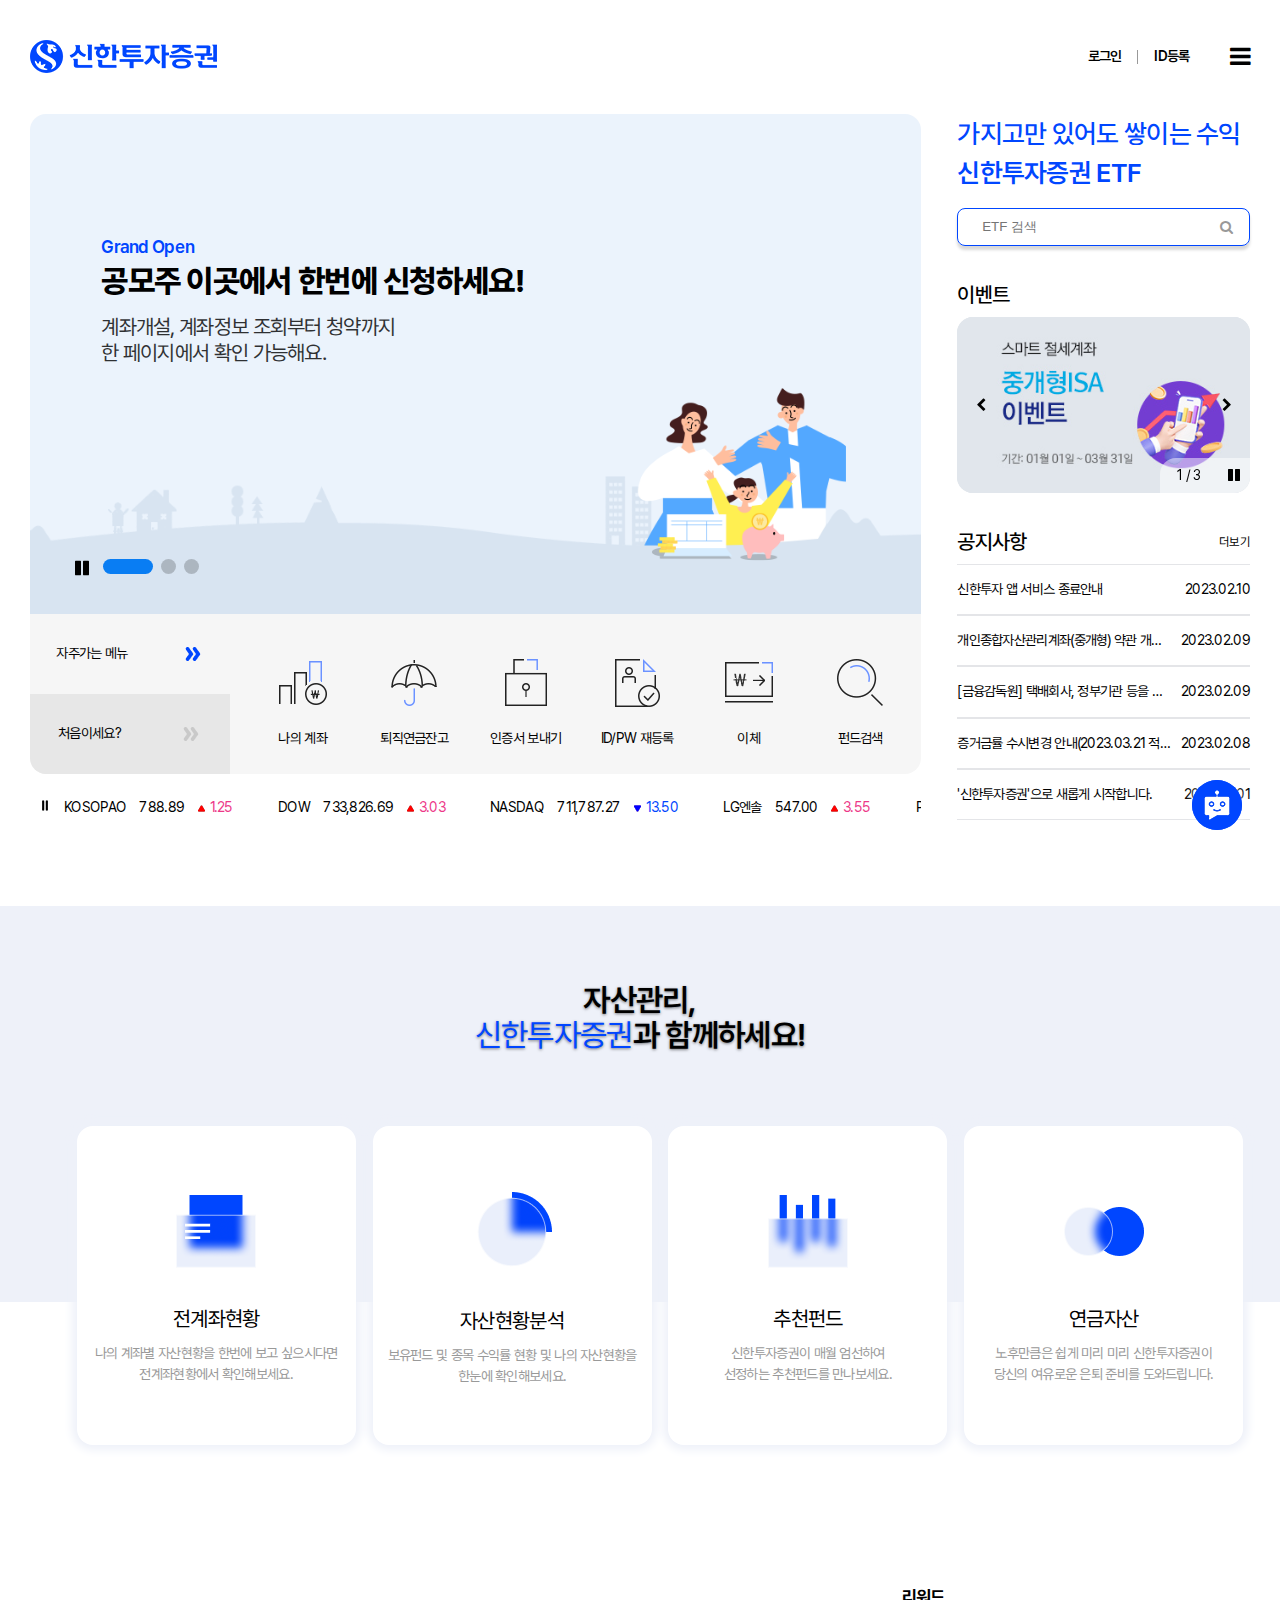
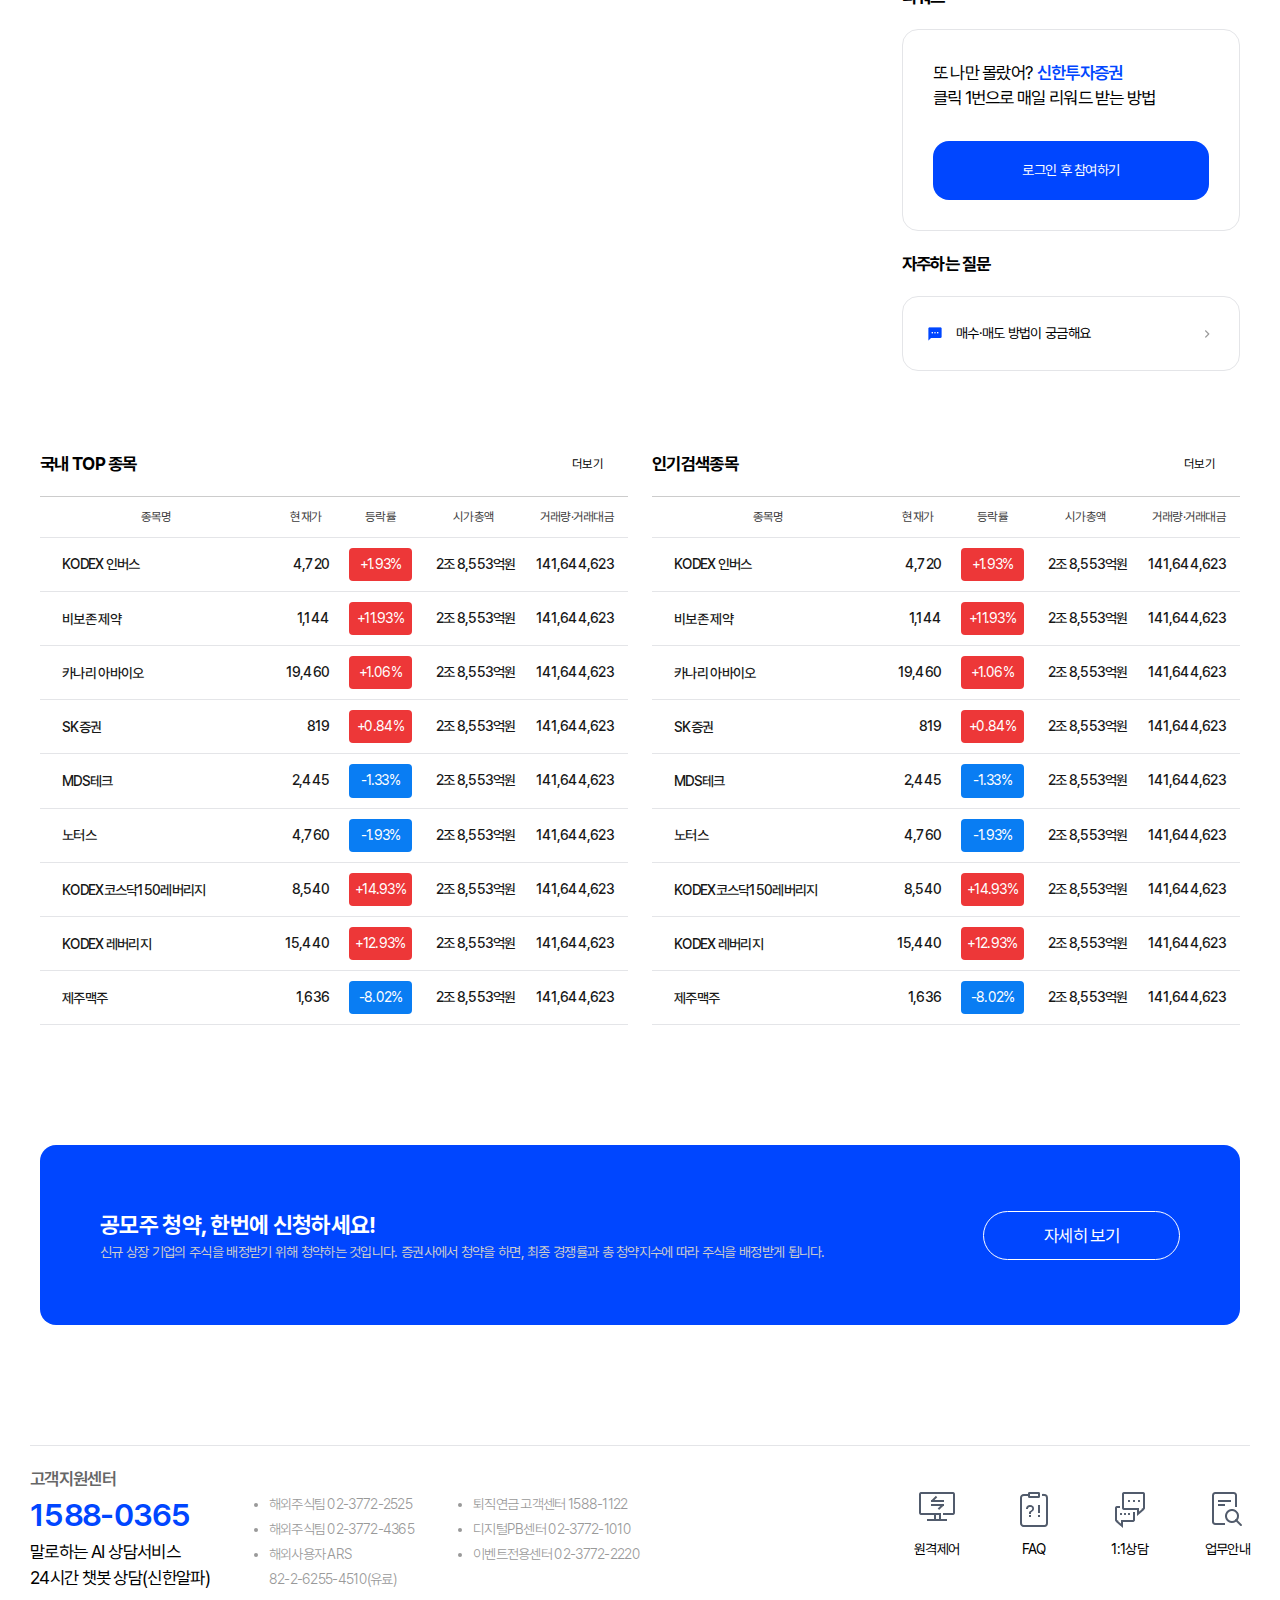
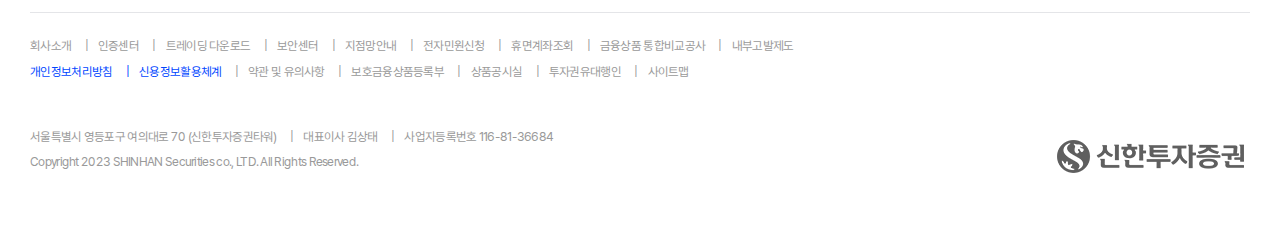
==== commit b5765602: "up" ====
--- a/index.html
+++ b/index.html
@@ -35,8 +35,6 @@
     <link rel="stylesheet" href="./css/common.css">
     <!-- 페이지 CSS -->
     <link rel="stylesheet" href="./css/style.css">
-    <!-- 모바일 css -->
-    <link rel="stylesheet" href="./css/moblie_style.css">
 </head>
 <body>
     <div id="wrap">
--- a/css/style.css
+++ b/css/style.css
@@ -498,7 +498,7 @@
     height: 319px;
     border-radius: 16px;
     background-color: #fff;
-    box-shadow: 0 0 10px 0 #EEF1F9;
+    box-shadow: 0 0 10px 5px #EEF1F9;
     padding: 15px;
     padding-top: 64px;
 }
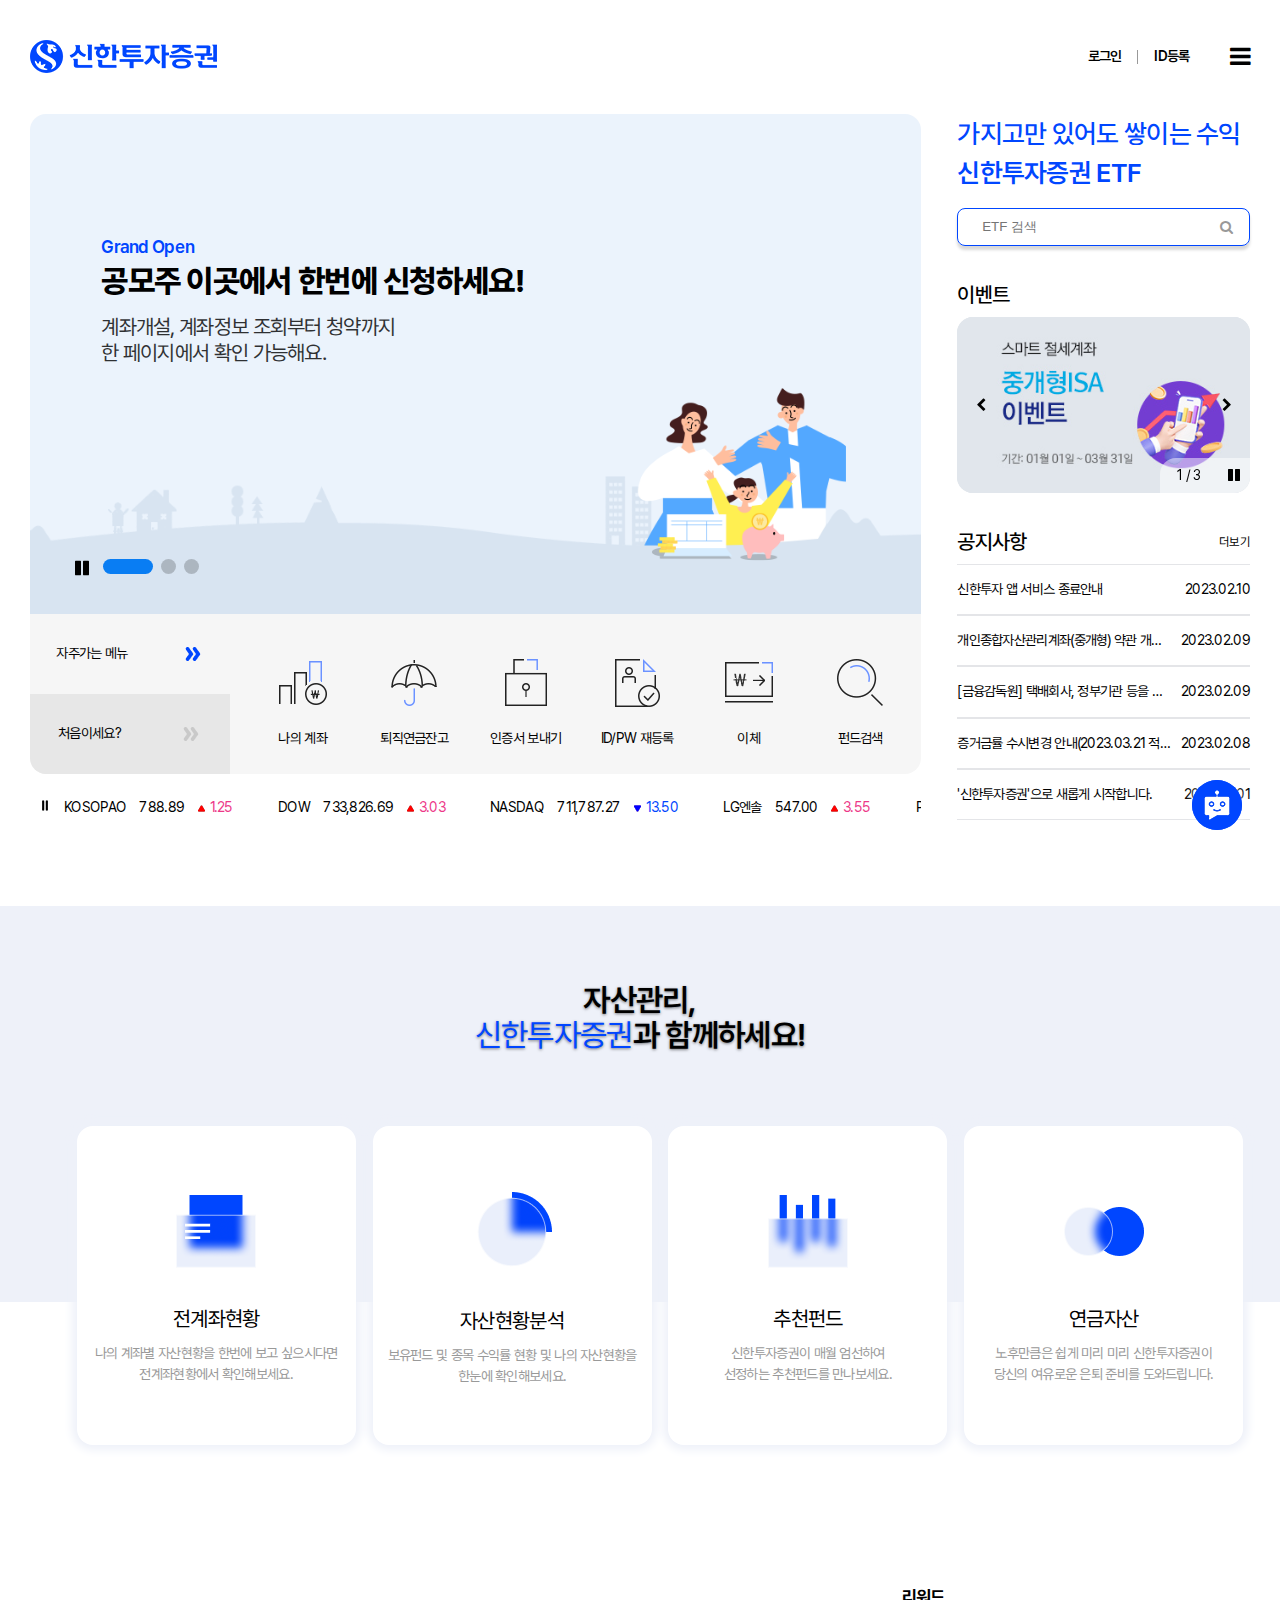
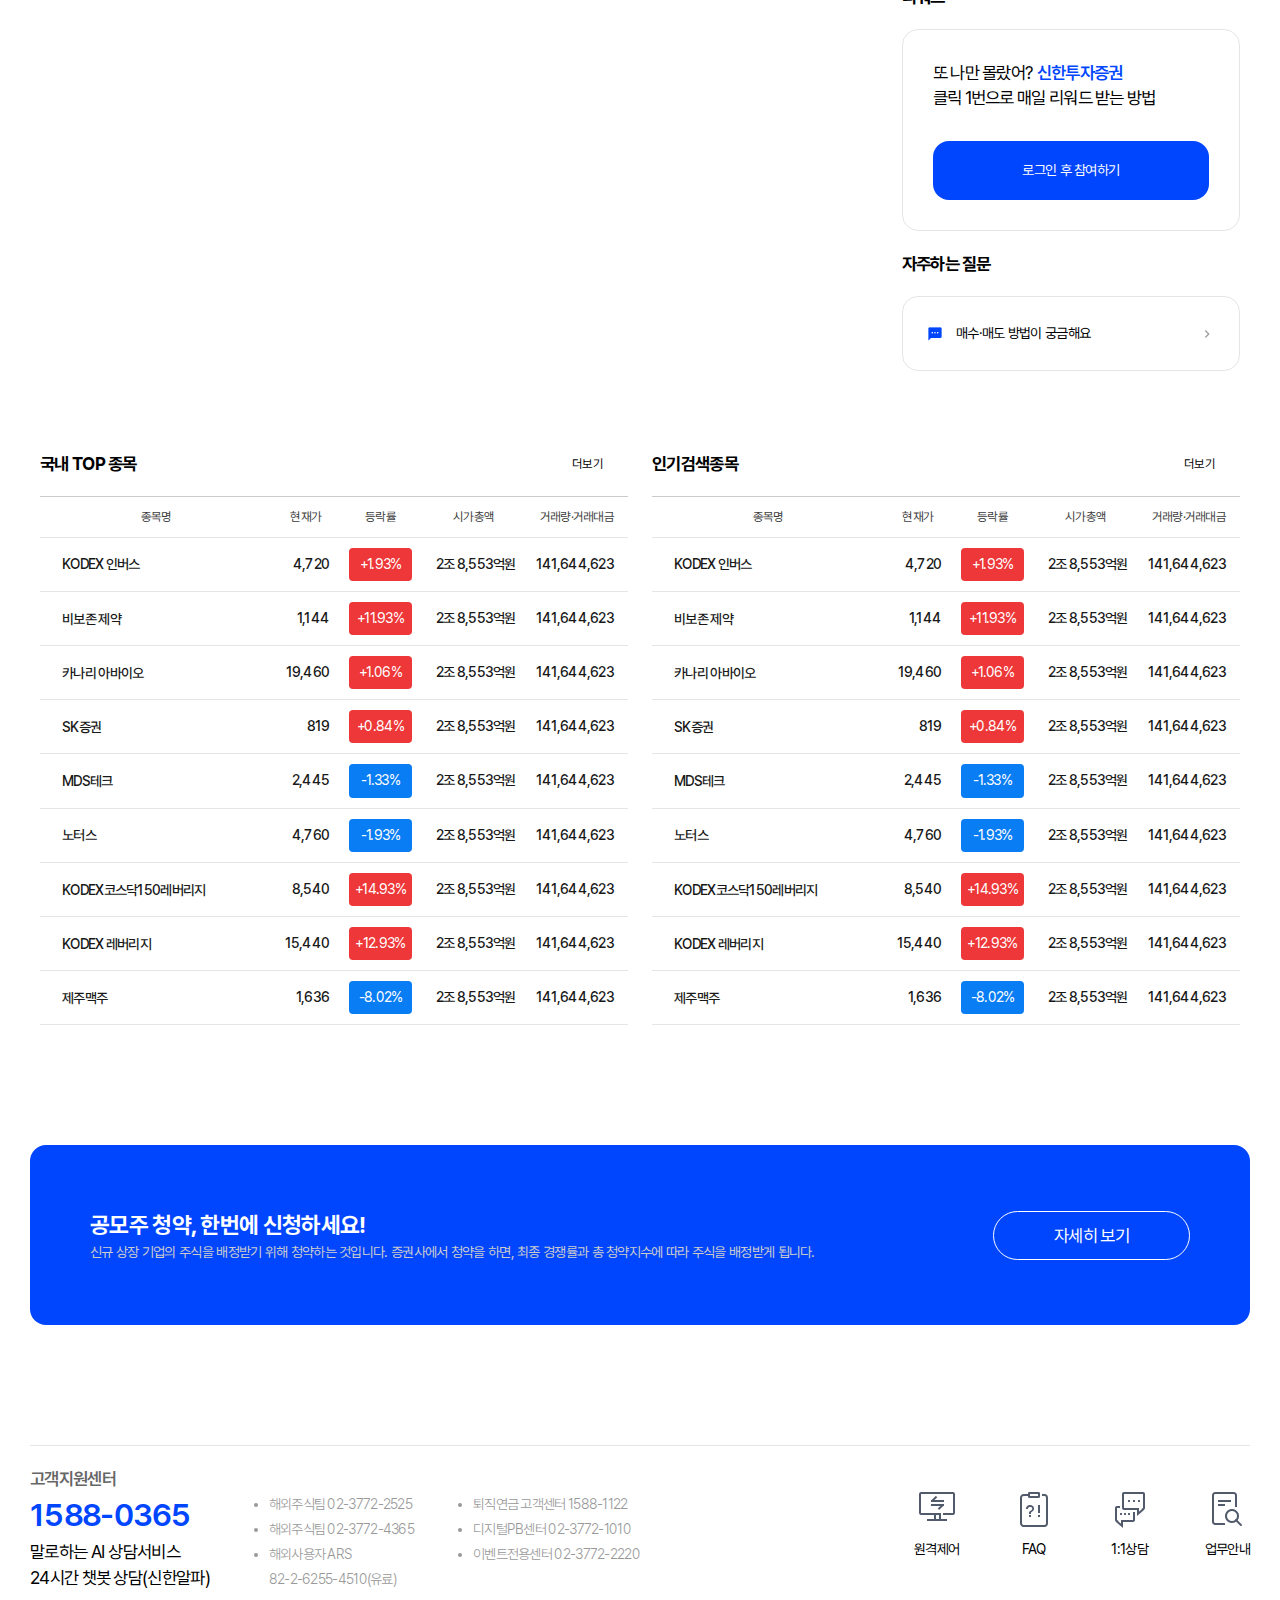
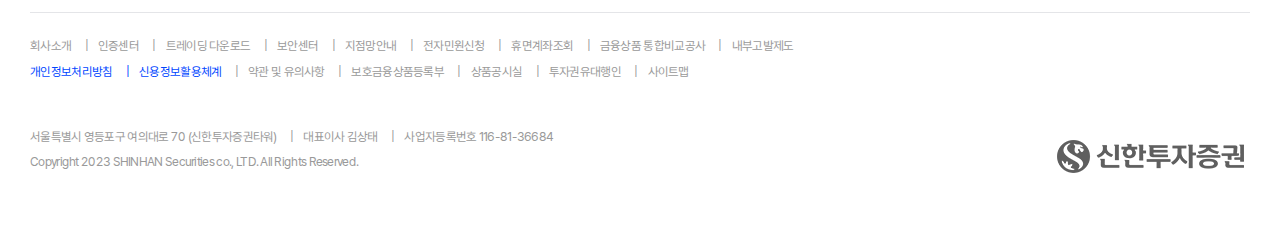
==== commit 8e74d302: "up" ====
--- a/index.html
+++ b/index.html
@@ -115,7 +115,7 @@
                             <li>
                                 <a href="#">
                                     <span>
-                                        <img src="./images/main/menu01.png" alt="myAccount">
+                                        <img src="./images/main/menu01.png" >
                                     </span>
                                     나의&nbsp;계좌
                                 </a>
@@ -165,7 +165,7 @@
                             <li>
                                 <a href="#">
                                     <span>
-                                        <img src="./images/main/menu07.png" alt="assetStatus">
+                                        <img src="./images/main/menu07.png" loading="lazy" alt="assetStatus">
                                     </span>
                                     계좌개설
                                 </a>
@@ -173,7 +173,7 @@
                             <li>
                                 <a href="#">
                                     <span>
-                                        <img src="./images/main/menu04.png" alt="myAccount">
+                                        <img src="./images/main/menu04.png" loading="lazy" alt="myAccount">
                                     </span>
                                     ID등록
                                 </a>
@@ -181,7 +181,7 @@
                             <li>
                                 <a href="#">
                                     <span>
-                                        <img src="./images/main/menu03.png" alt="pensionAssets">
+                                        <img src="./images/main/menu03.png" loading="lazy" alt="pensionAssets">
                                     </span>
                                     OTP 관리
                                 </a>
@@ -189,7 +189,7 @@
                             <li>
                                 <a href="#">
                                     <span>
-                                        <img src="./images/main/menu10.png" alt="recommendedFund">
+                                        <img src="./images/main/menu10.png" loading="lazy" alt="recommendedFund">
                                     </span>
                                     수수료안내
                                 </a>
@@ -198,7 +198,7 @@
                             <li>
                                 <a href="#">
                                     <span>
-                                        <img src="./images/main/menu11.png" alt="certificate">
+                                        <img src="./images/main/menu11.png" loading="lazy" alt="certificate">
                                     </span>
                                     영업점안내
                                 </a>
@@ -206,7 +206,7 @@
                             <li>
                                 <a href="#">
                                     <span>
-                                        <img src="./images/main/menu12.png" alt="transfer">
+                                        <img src="./images/main/menu12.png" loading="lazy" alt="transfer">
                                     </span>
                                     HTS 다운로드
                                 </a>
@@ -404,7 +404,7 @@
                 <div class="card_wrap w1260">
                     <div class="card">
                         <a href="#">
-                            <span><img src="./images/main/myAccount.png" alt="myAccount"></span>
+                            <span><img src="./images/main/myAccount.png" loading="lazy" alt="myAccount"></span>
                             <h3>전계좌현황</h3>
                             <p>
                                 나의 계좌별 자산현황을 한번에 보고 싶으시다면 <br> 전계좌현황에서 확인해보세요.
@@ -413,7 +413,7 @@
                     </div>
                     <div class="card">
                         <a href="#">
-                            <span><img src="./images/main/assetStatus.png" alt="assetStatus"></span>
+                            <span><img src="./images/main/assetStatus.png" loading="lazy" alt="assetStatus"></span>
                             <h3>자산현황분석</h3>
                             <p>
                                 보유펀드 및 종목 수익률 현황 및 나의 자산현황을 <br>
@@ -423,7 +423,7 @@
                     </div>
                     <div class="card">
                         <a href="#">
-                            <span><img src="./images/main/recommendedFund.png" alt="recommendedFund"></span>
+                            <span><img src="./images/main/recommendedFund.png" loading="lazy" alt="recommendedFund"></span>
                             <h3>추천펀드</h3>
                             <p>
                                 신한투자증권이 매월 엄선하여 <br>
@@ -433,7 +433,7 @@
                     </div>
                     <div class="card">
                         <a href="#">
-                            <span><img src="./images/main/pensionAssets.png" alt="pensionAssets"></span>
+                            <span><img src="./images/main/pensionAssets.png" loading="lazy" alt="pensionAssets"></span>
                             <h3>연금자산</h3>
                             <p>
                                 노후만큼은 쉽게 미리 미리 신한투자증권이 <br>
@@ -469,10 +469,10 @@
                         <div class="card question">
                             <a href="#">
                                 <span>
-                                    <img src="./images/main/sms.png" alt="sms아이콘">
+                                    <img src="./images/main/sms.png" loading="lazy" alt="sms아이콘">
                                     매수·매도 방법이 궁금해요
                                 </span>
-                                <img src="./images/main/rightArrow.png" alt="rightArrow">
+                                <img src="./images/main/rightArrow.png" loading="lazy" alt="rightArrow">
                             </a>
                         </div>
                     </div>
--- a/css/style.css
+++ b/css/style.css
@@ -699,9 +699,7 @@
 /* -------------------------- */
 /* banner */
 /* -------------------------- */
-#banner_wapper{
-    padding: 0 30px 0;
-}
+
 .banner{
     height: 180px;
     color: #fff;
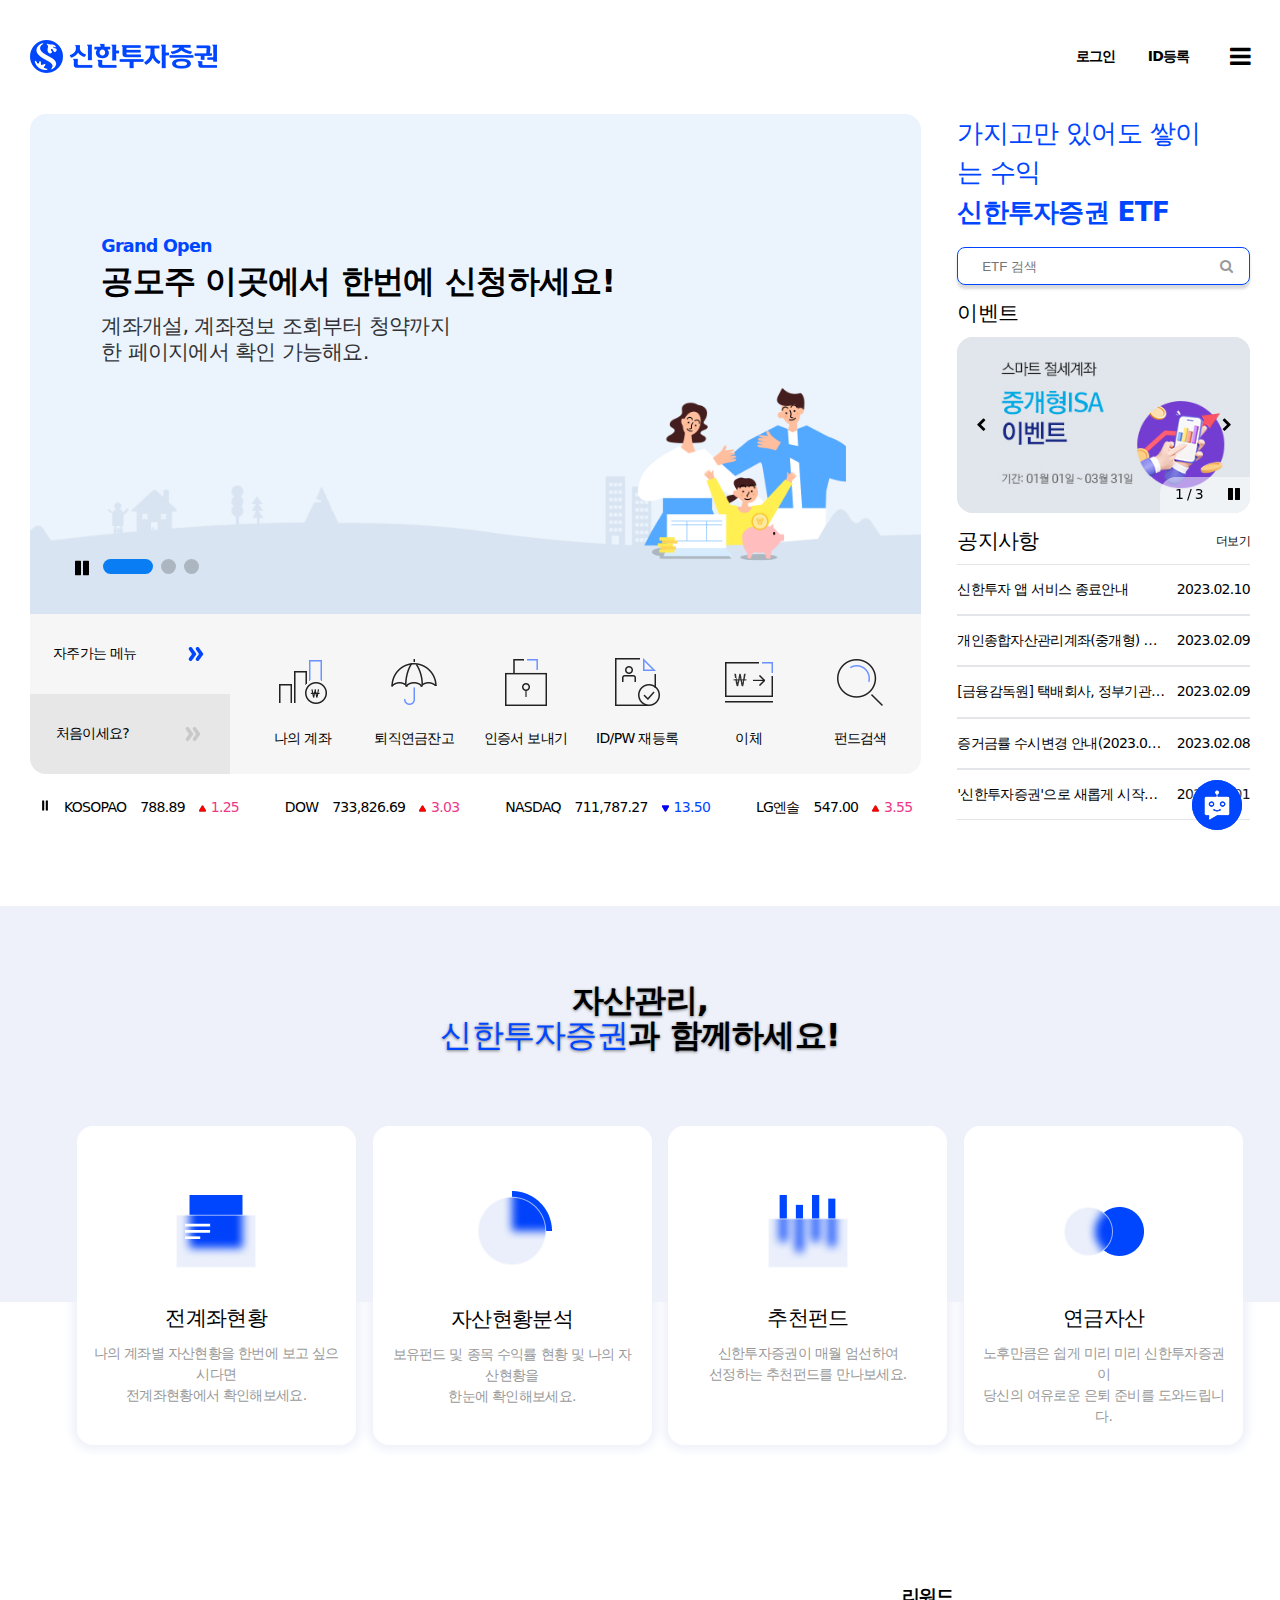
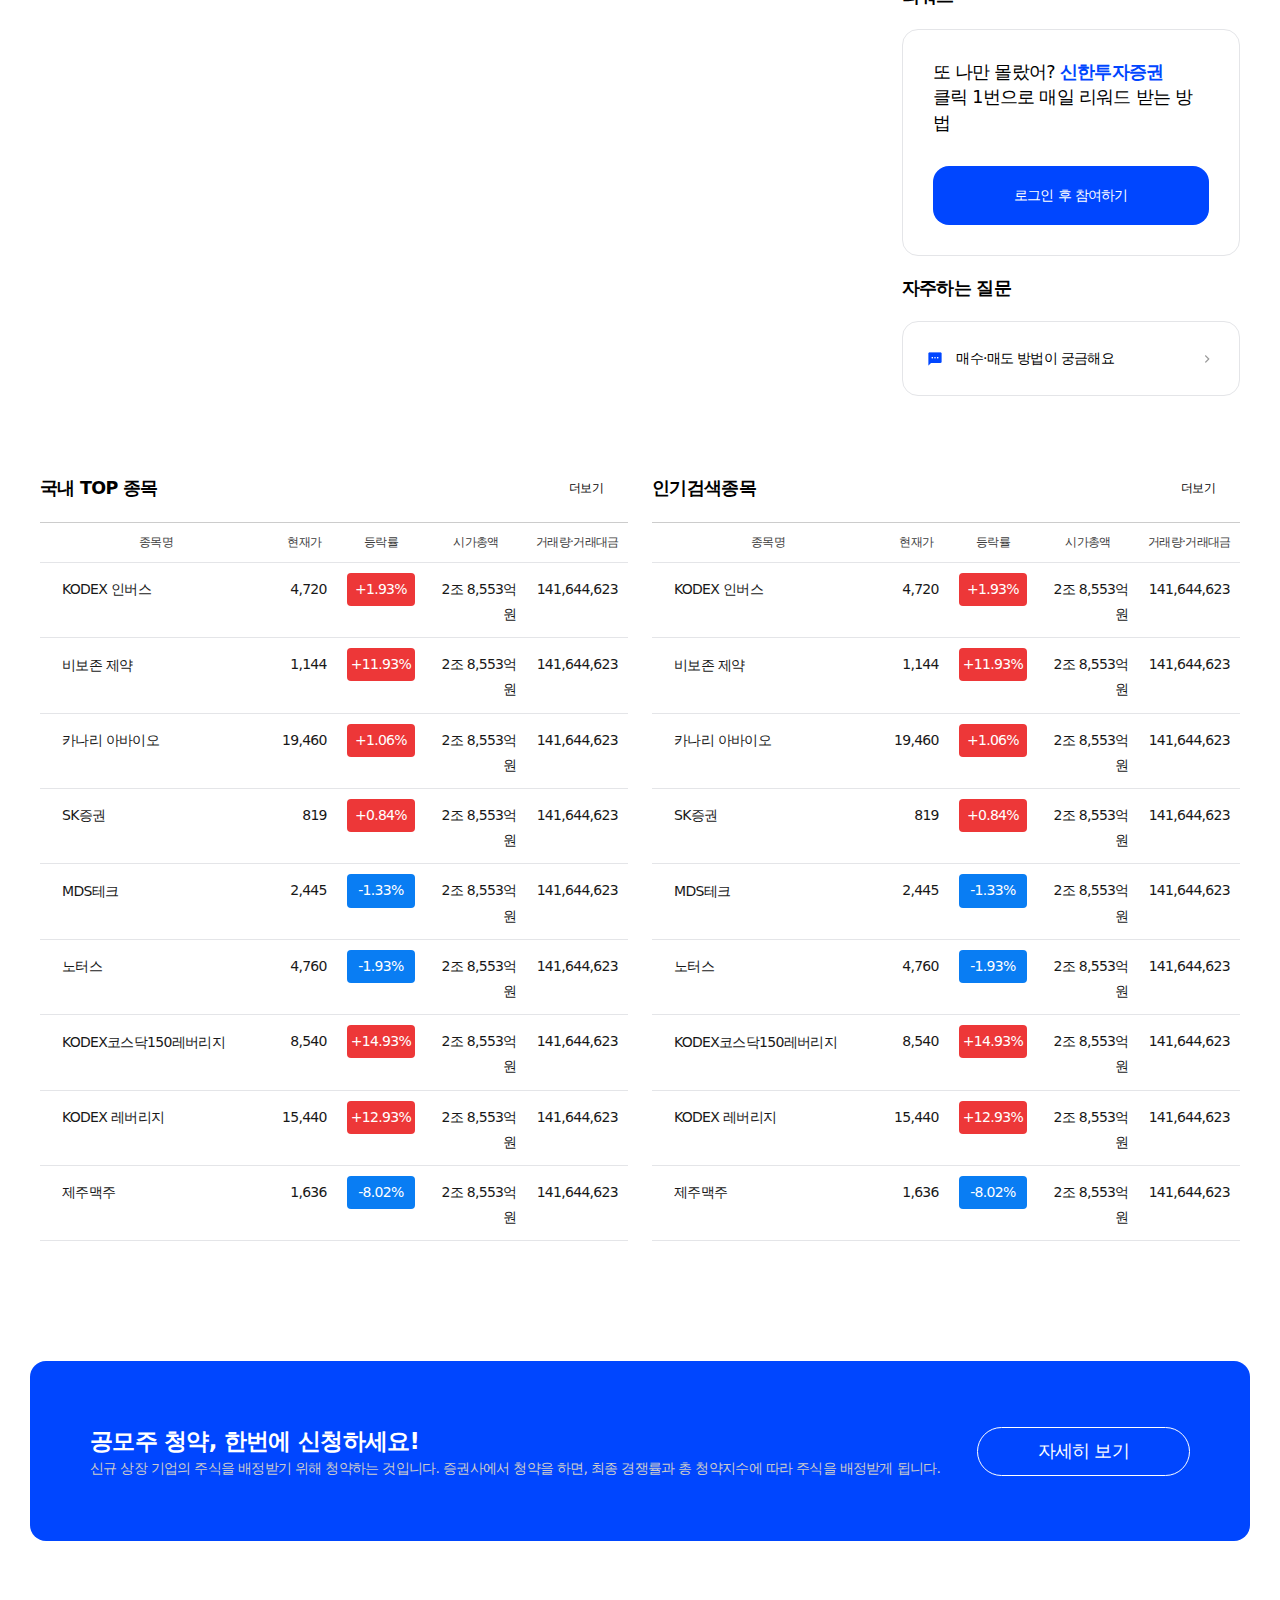
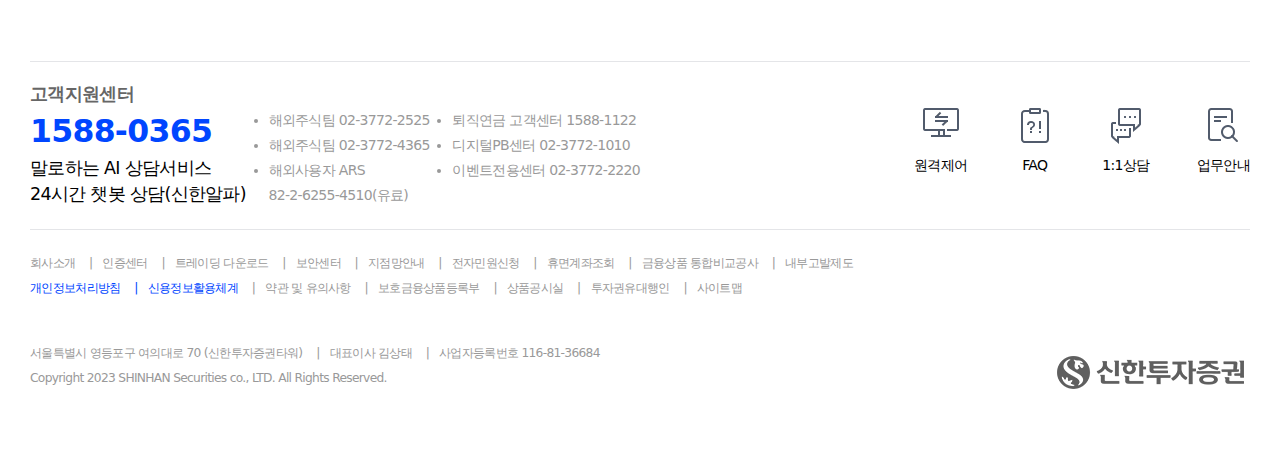
==== commit 974229c7: "up" ====
--- a/index.html
+++ b/index.html
@@ -8,7 +8,6 @@
     <meta name="description" content="중꺾마 신한투자증권 리뉴얼" />
     <title>신한투자증권</title>
     <!-- 폰트어썸 -->
-    <!-- <link rel="stylesheet" href="https://cdnjs.cloudflare.com/ajax/libs/font-awesome/5.15.3/css/all.min.css"/> -->
     <link
       rel="stylesheet"
       href="https://maxcdn.bootstrapcdn.com/font-awesome/4.7.0/css/font-awesome.min.css"
@@ -32,6 +31,8 @@
     <script src="https://code.highcharts.com/stock/modules/exporting.js"></script>
     <script src="https://code.highcharts.com/modules/accessibility.js"></script>
     <!-- 기본 코딩 CSS 파일 -->
+    <link rel="stylesheet" href="./css/reset.css">
+    <link rel="preload" href="./css/font.css" as="style" crossorigin="anonymous">
     <link rel="stylesheet" href="./css/common.css">
     <!-- 페이지 CSS -->
     <link rel="stylesheet" href="./css/style.css">
--- a/css/font.css
+++ b/css/font.css
@@ -0,0 +1,64 @@
+@charset "utf-8";
+
+@font-face {
+	font-family: 'Pretendard Variable';
+	font-weight: 45 920;
+	font-style: normal;
+	font-display: swap;
+	src: local('Pretendard Variable'), url('./font/PretendardVariable.woff2') format('woff2-variations');
+}
+
+@font-face {
+    font-family: 'Pretendard';
+    src: url('./font/Pretendard-Thin.woff') format('woff');
+    font-weight: 100;
+    font-display: swap;
+}
+@font-face {
+    font-family: 'Pretendard';
+    src: url('./font/Pretendard-ExtraLight.woff') format('woff');
+    font-weight: 200;
+    font-display: swap;
+}
+@font-face {
+    font-family: 'Pretendard';
+    src: url('./font/Pretendard-Light.woff') format('woff');
+    font-weight: 300;
+    font-display: swap;
+}
+@font-face {
+    font-family: 'Pretendard';
+    src: url('./font/Pretendard-Regular.woff') format('woff');
+    font-weight: 400;
+    font-display: swap;
+}
+@font-face {
+    font-family: 'Pretendard';
+    src: url('./font/Pretendard-Medium.woff') format('woff');
+    font-weight: 500;
+    font-display: swap;
+}
+@font-face {
+    font-family: 'Pretendard';
+    src: url('./font/Pretendard-SemiBold.woff') format('woff');
+    font-weight: 600;
+    font-display: swap;
+}
+@font-face {
+    font-family: 'Pretendard';
+    src: url('./font/Pretendard-Bold.woff') format('woff');
+    font-weight: 700;
+    font-display: swap;
+}
+@font-face {
+    font-family: 'Pretendard';
+    src: url('./font/Pretendard-ExtraBold.woff') format('woff');
+    font-weight: 800;
+    font-display: swap;
+}
+@font-face {
+    font-family: 'Pretendard';
+    src: url('./font/Pretendard-Black.woff') format('woff');
+    font-weight: 900;
+    font-display: swap;
+}--- a/css/common.css
+++ b/css/common.css
@@ -1,9 +1,4 @@
 @charset "utf-8";
-
-/* 폰트 CSS && 리셋 CSS */
-@import url(./font.css);
-@import url(./reset.css);
-@import url(./root.css);
 
 /* 공통 CSS */
 html {
@@ -261,7 +256,7 @@
     /* 36/16 = 2.25 */
     font-size: 2.25rem;
     font-weight: 600;
-    color: var(--main-color);
+    color: #0046ff;
 }
 /* footer_csc nav div */
 .footer_csc nav div{
@@ -316,7 +311,7 @@
     font-weight: 400;
 }
 .fnb li.em{
-    color: var(--main-color);
+    color: #0046ff;
 }
 .fnb li:not(:first-child)::before{
     content: "|";
@@ -351,7 +346,7 @@
     width: 50px;
     height: 50px;
     line-height: 50px;
-    background-color: var(--main-color);
+    background-color: #0046ff;
     border-radius: 50%;
     cursor: pointer;
 }
@@ -382,7 +377,7 @@
     height: 50px;
     padding-left: 30px;
     padding-top: 5px;
-    background-color: var(--main-color);
+    background-color: #0046ff;
     box-shadow: 0 0 10px 0 rgba(255, 255, 255, 80%);
     border-radius: 40px;
     /* 포지션 */
--- a/css/style.css
+++ b/css/style.css
@@ -10,7 +10,7 @@
 }
 /* em color 클래스 */
 .em{
-    color: var(--main-color);
+    color: #0046ff;
 }
 
 /* ------------------- */
@@ -173,7 +173,7 @@
     background: #797979;
 }
 .mySwiper .swiper-pagination-bullet-active:hover::after{
-    background: var(--main-color);
+    background: #0046ff;
 }
 /* -------------- */
 .lnbWrap{
@@ -298,7 +298,7 @@
     margin-right: 5px;
 }
 .chartSlider dl dd.down{
-    color: var(--main-color);
+    color: #0046ff;
 }
 .chartSlider dl dd.down::before{
     content: url(../images/main/down_arrow.png);
@@ -585,7 +585,7 @@
     padding: 17px;
     text-align: center;
     border-radius: 16px;
-    background-color: var(--main-color);
+    background-color: #0046ff;
     color: #fff;
 }
 /* question card */
@@ -664,7 +664,7 @@
     vertical-align: middle;
 }
 #content3 td a:hover{
-    color: var(--main-color);
+    color: #0046ff;
     text-decoration: underline;
 }
 
@@ -703,7 +703,7 @@
 .banner{
     height: 180px;
     color: #fff;
-    background-color: var(--main-color);
+    background-color: #0046ff;
     border-radius: 16px; 
     padding: 0 60px;
     /* 플랙스 */
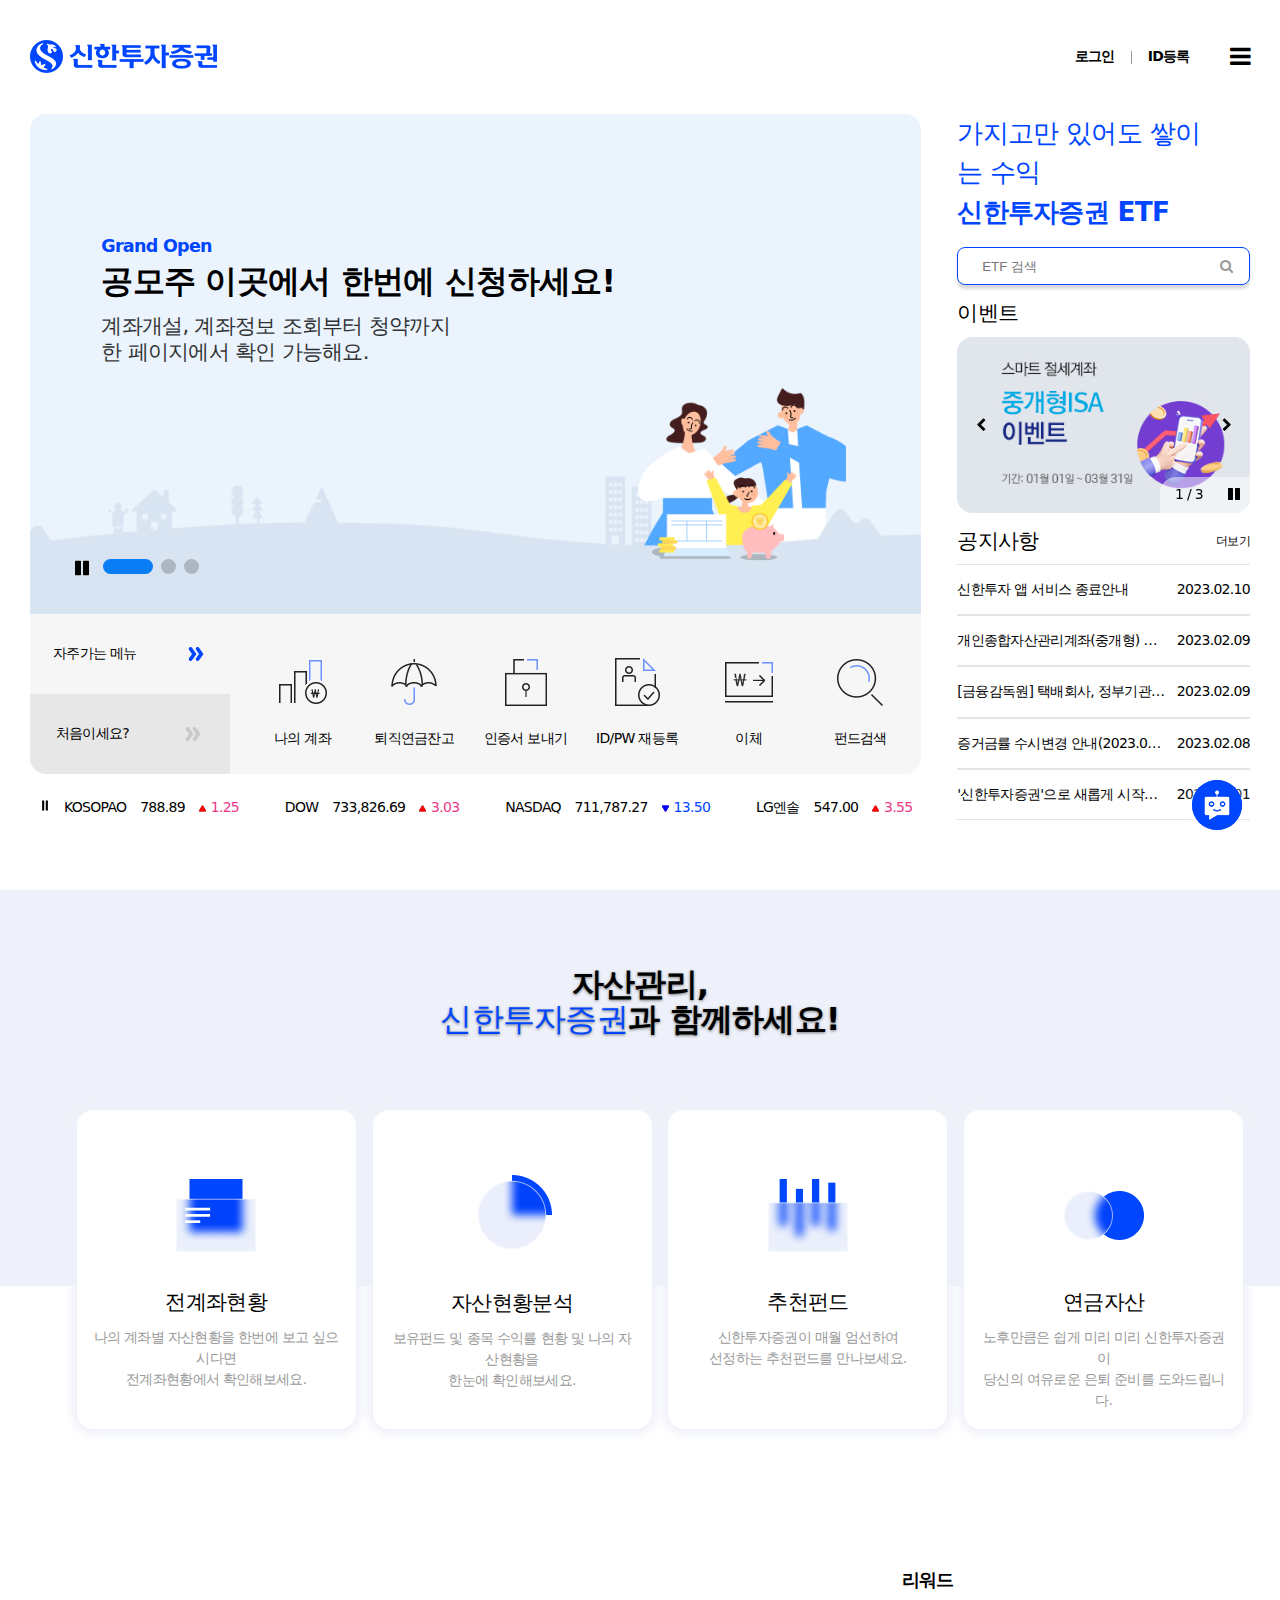
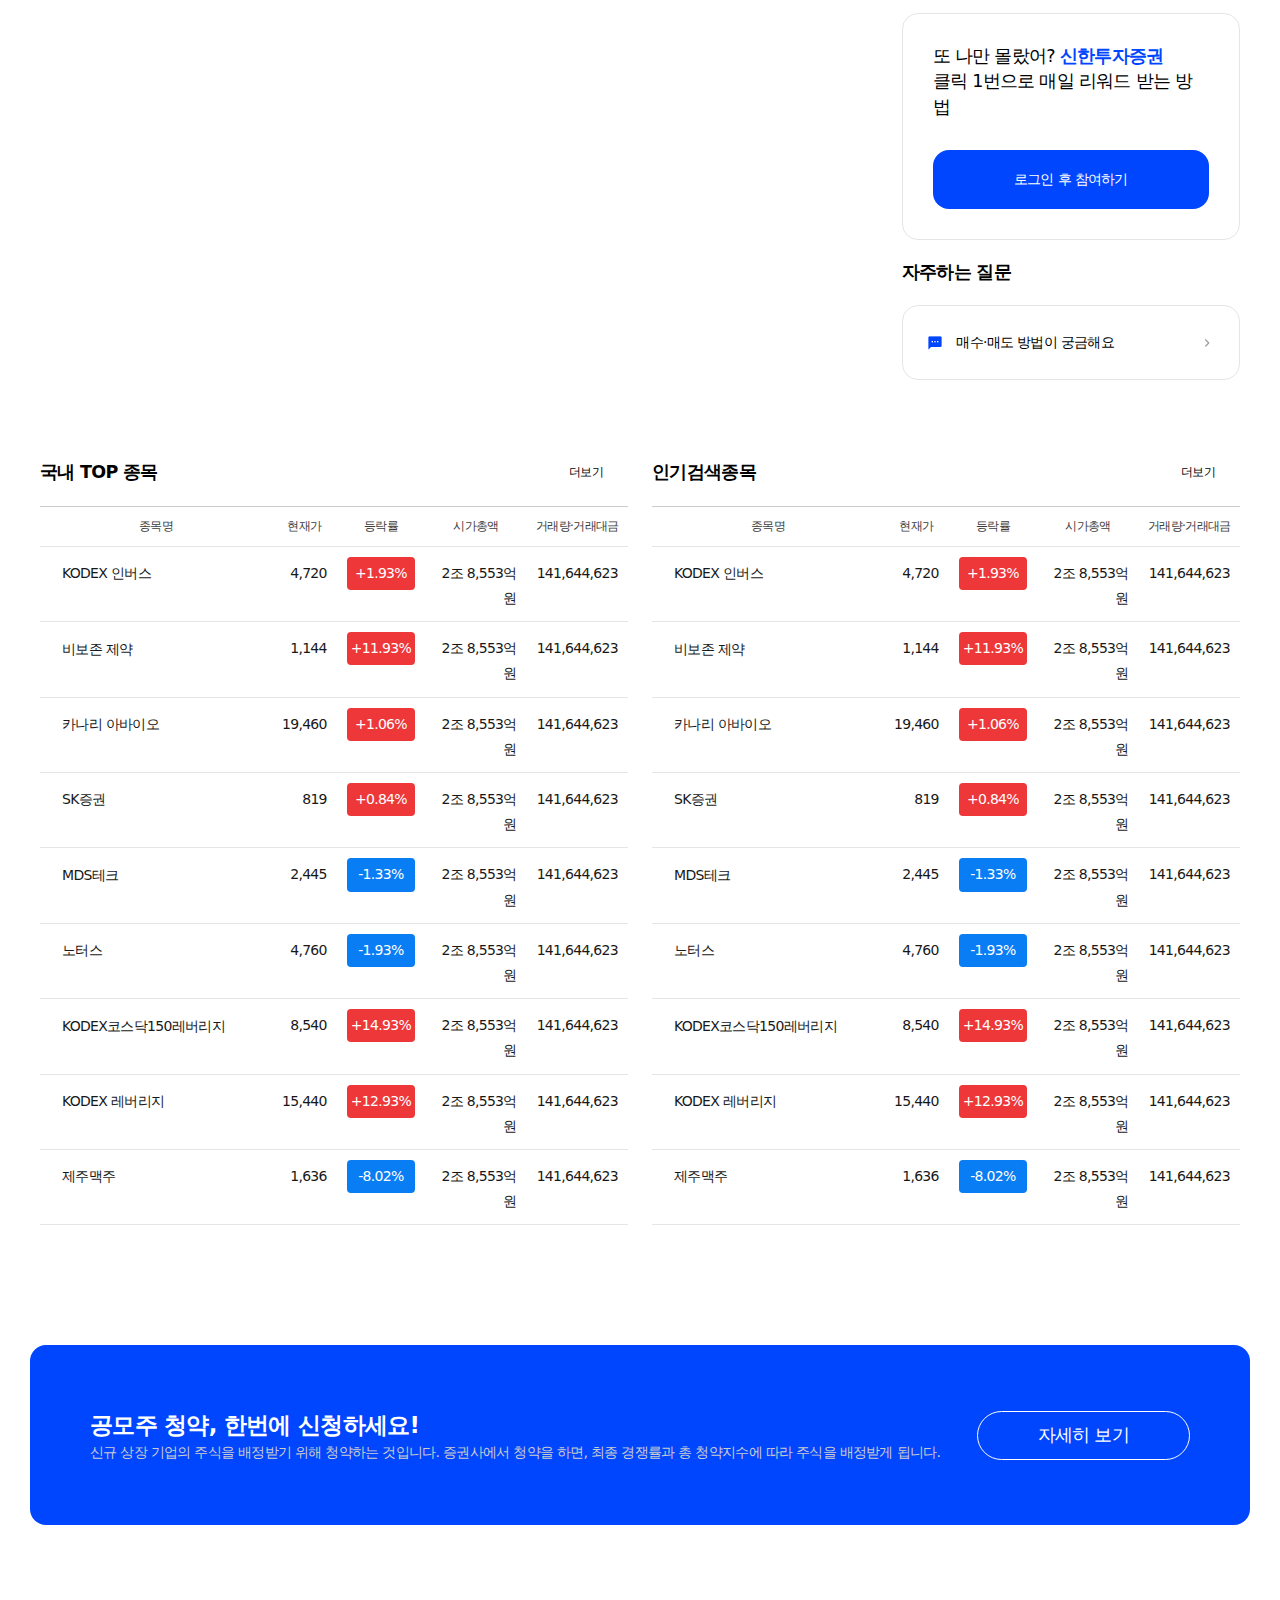
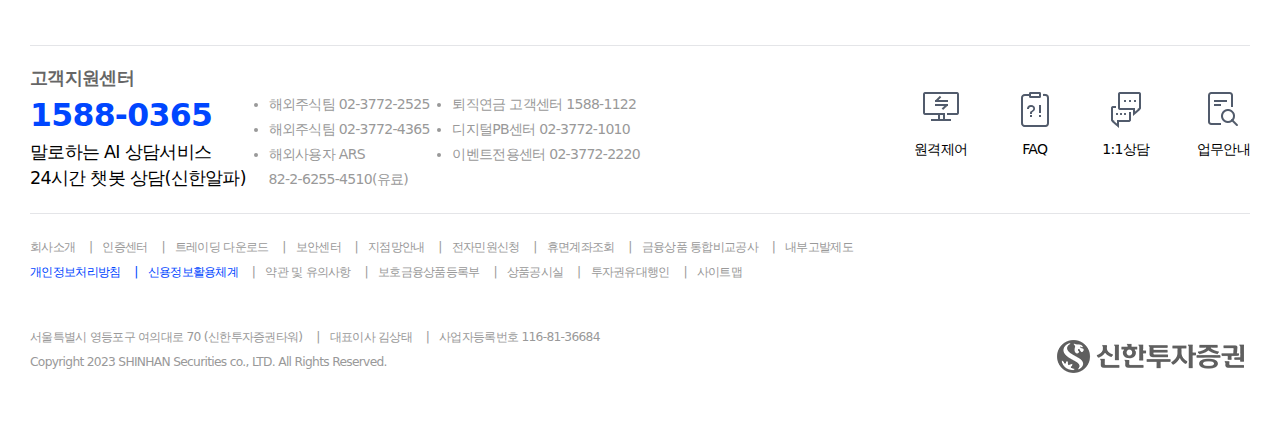
==== commit 223eda4c: "up" ====
--- a/index.html
+++ b/index.html
@@ -684,7 +684,7 @@
 <!-- Header, Footer Load JS -->
 <script src="./js/load.js"></script>
 <!-- 미구현 기능 클릭시 안내문 -->
-<script src="./js/alret.js"></script>
+<script src="./js/alert.js"></script>
 <!-- 페이지 JS -->
 <script src="./js/main.js"></script>
 <script src="./js/candlestick.js"></script>
--- a/css/common.css
+++ b/css/common.css
@@ -115,7 +115,7 @@
     content: "";
     font-size: 0.8rem;
     padding-right: 16px;
-    border-right: var(--border);
+    border-right: 1px solid #999999;
     margin-right: 16px;
 }
 
--- a/css/style.css
+++ b/css/style.css
@@ -40,7 +40,7 @@
 /* ================= */
 article.w1260{
     margin-top: 20px;
-    margin-bottom: 86px;
+    margin-bottom: 70px;
     /* 플랙스 */
     display: flex;
     justify-content: space-between;
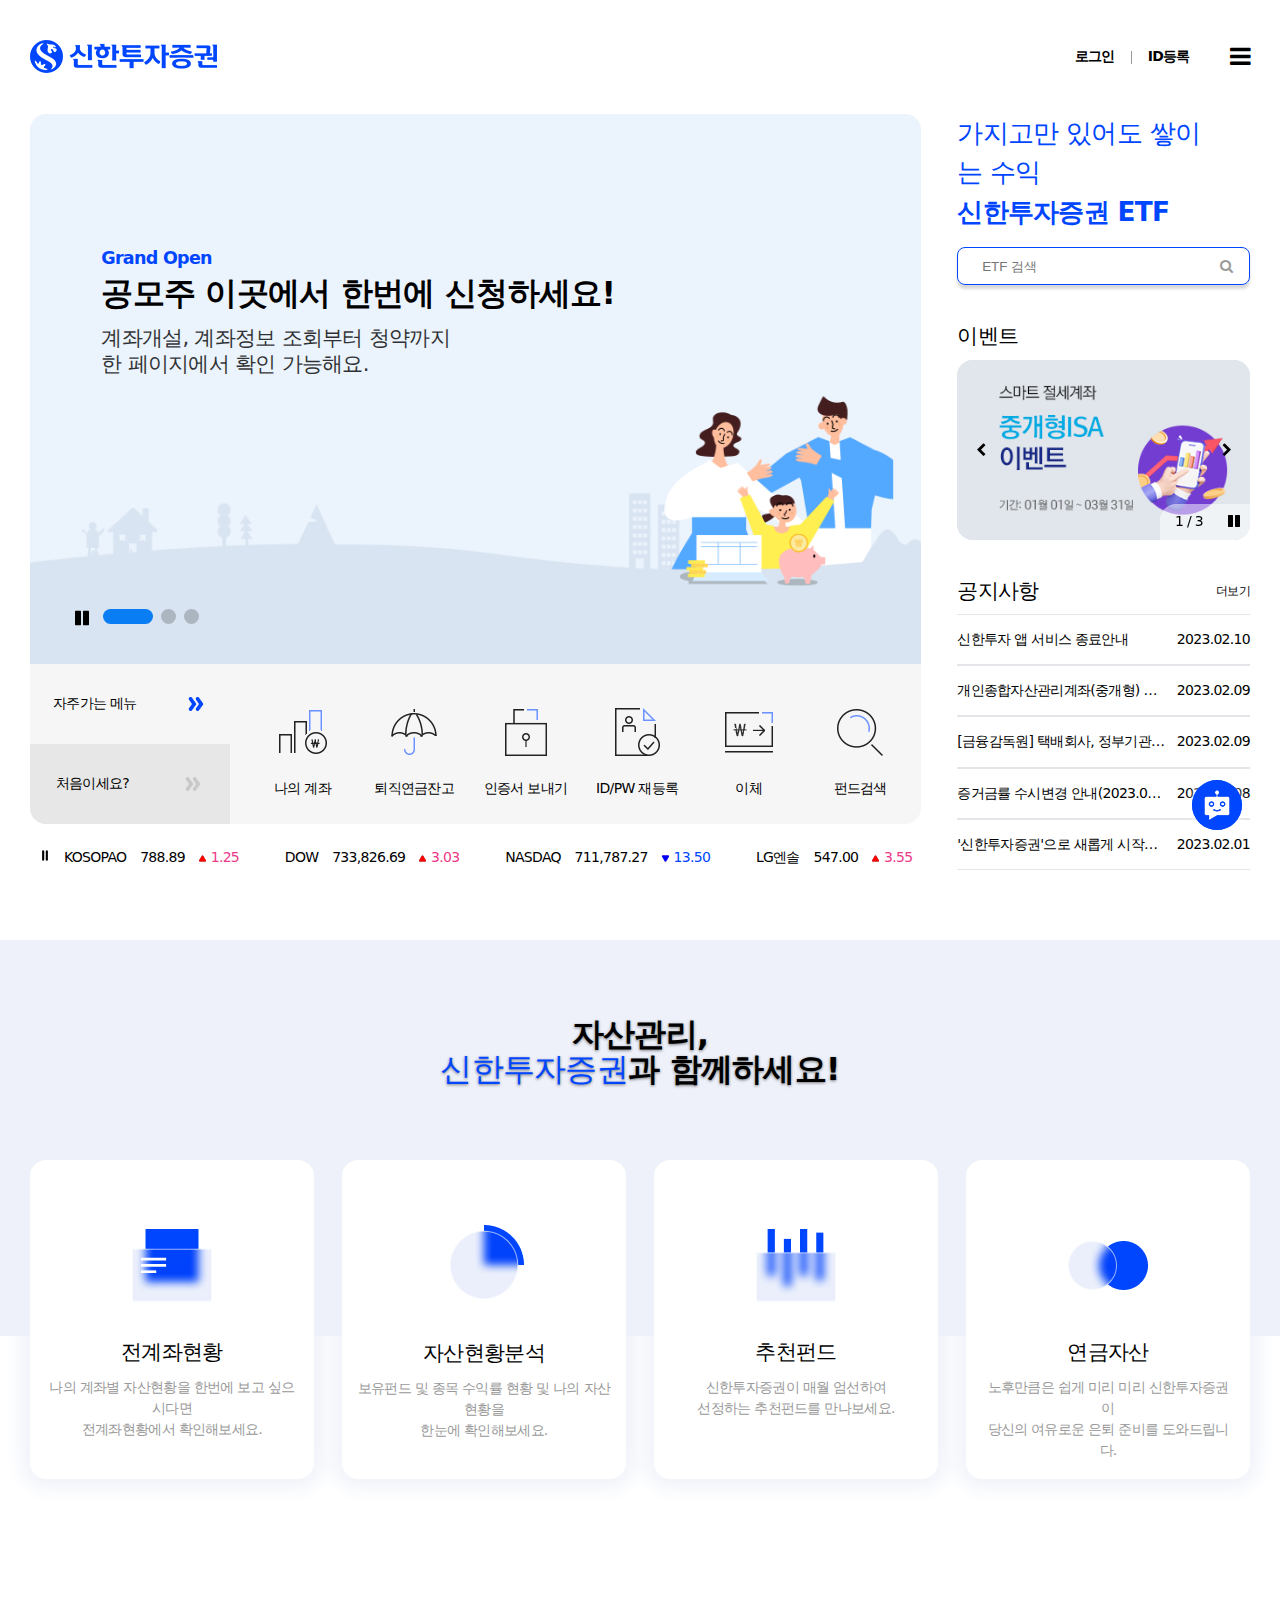
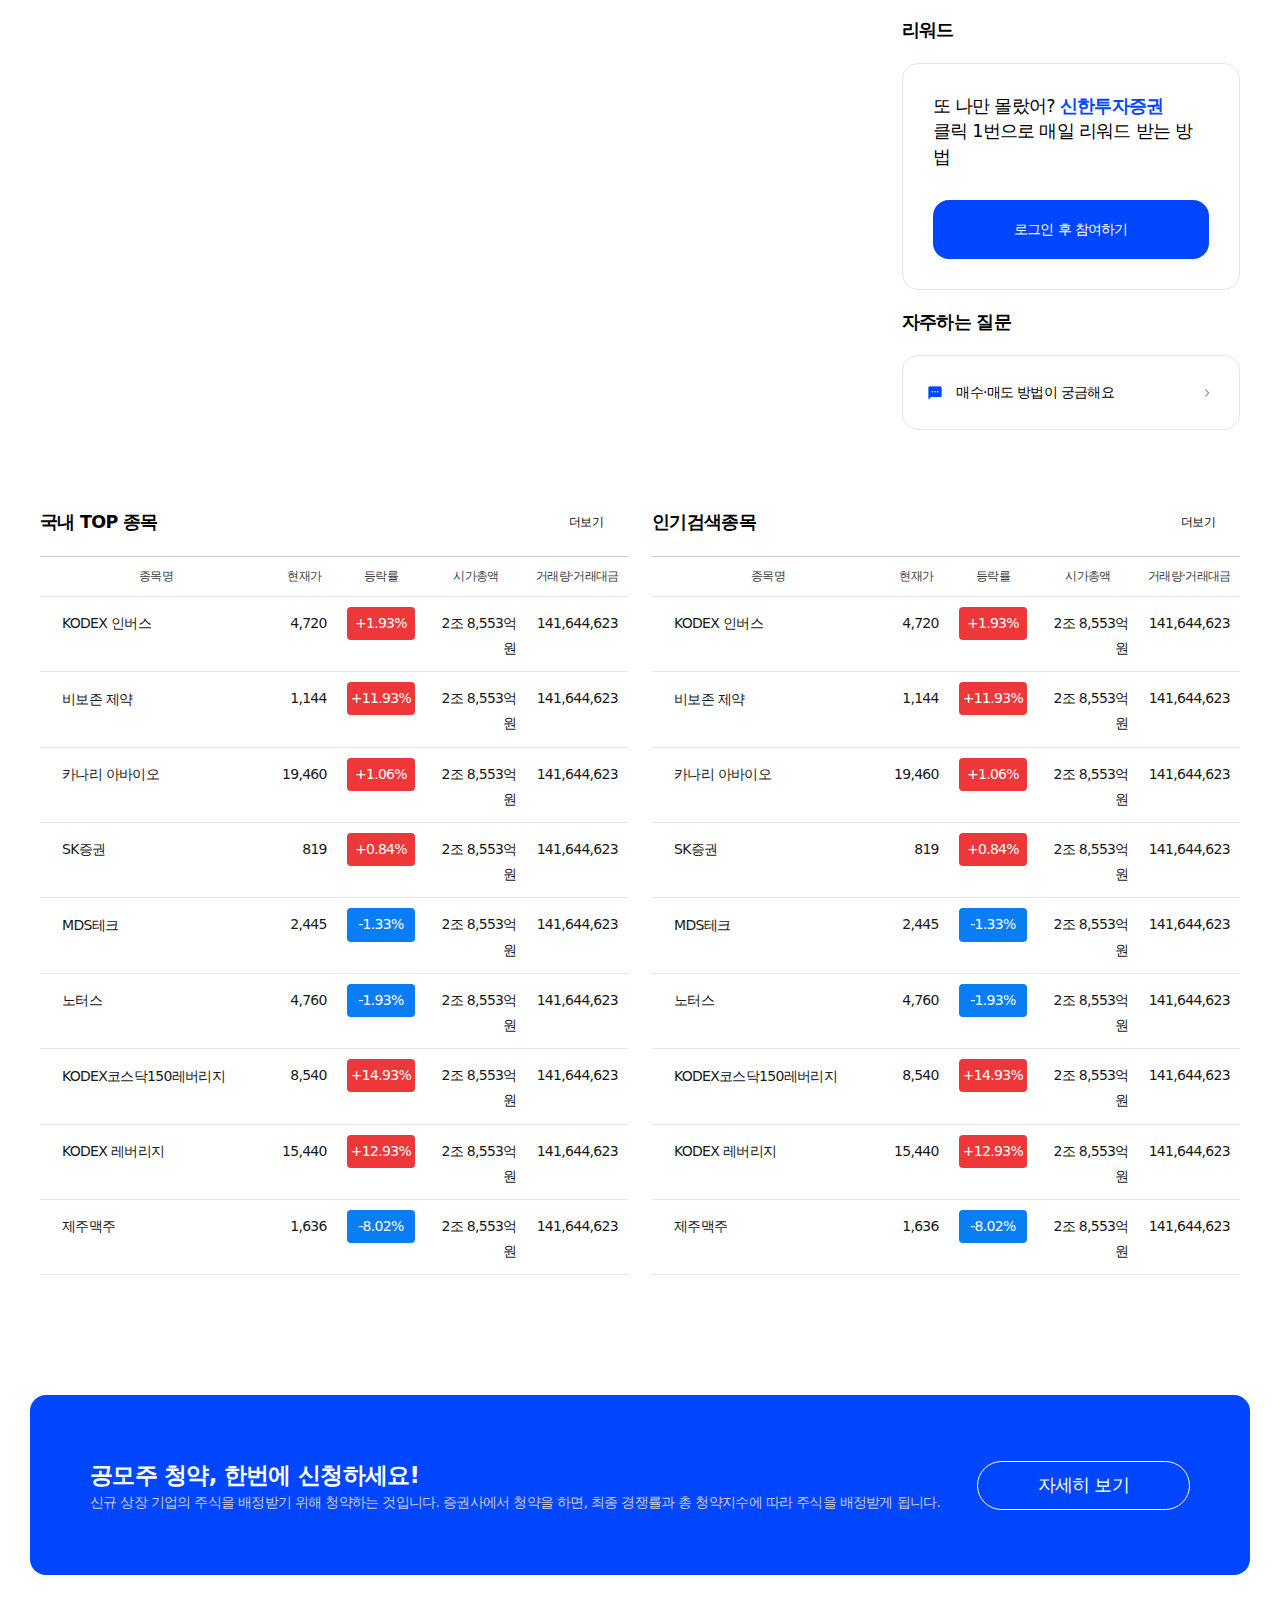
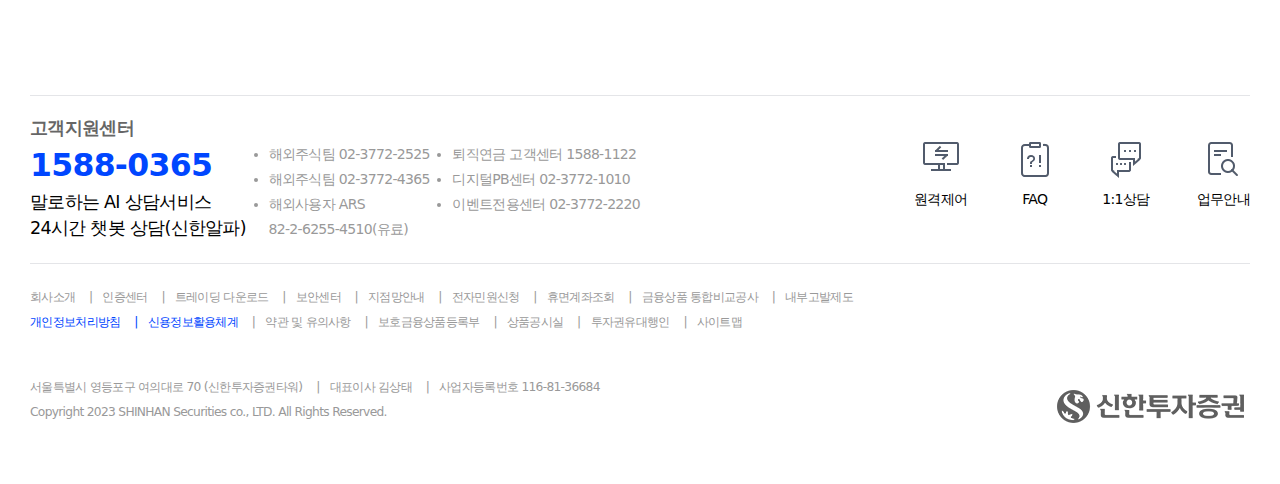
==== commit 6a3d676d: "up" ====
--- a/index.html
+++ b/index.html
@@ -681,10 +681,10 @@
 </body>
 <!-- 박스 슬라이드 플러그인 -->
 <script src="https://cdn.jsdelivr.net/npm/swiper@9/swiper-bundle.min.js"></script>
+<!-- 미구현 기능 클릭시 안내문 -->
+<script src="./js/alert.js"></script>
 <!-- Header, Footer Load JS -->
 <script src="./js/load.js"></script>
-<!-- 미구현 기능 클릭시 안내문 -->
-<script src="./js/alert.js"></script>
 <!-- 페이지 JS -->
 <script src="./js/main.js"></script>
 <script src="./js/candlestick.js"></script>
--- a/css/common.css
+++ b/css/common.css
@@ -147,7 +147,7 @@
 .snbTitle{
     width: 100%;
     height: 60px;
-    padding: 0 30px;
+    padding: 0 20px;
     border-top: 1px solid #B9BDC4;
     /* 플랙스 */
     display: flex;
--- a/css/style.css
+++ b/css/style.css
@@ -53,7 +53,7 @@
 /* ------------------------ */
 /* 박스 슬라이더 커스텀 작업 */
 .mySwiper{
-    height: 500px;
+    height: 550px;
     border-radius: 16px 16px 0 0;
 }
 
@@ -82,7 +82,7 @@
     max-width:fit-content;
     width: fit-content;
     top: 193px;
-    left: -60px;
+    left: -100px;
 }
 .mySwiper .swiper-wrapper #item02{
 
@@ -365,7 +365,7 @@
 /* ------------------------ */
 .subSwiper {
     width: 100%;
-    height: 176px;
+    height: 180px;
     border-radius: 16px;
 }
 /* 이벤트 슬라이드 배너 */
@@ -466,13 +466,11 @@
     padding-bottom: 120px;
 }
 #content1{
+    min-width: 1260px;
     height: 396px;
     background-color: #EEF1F9;
     text-align: center;
     margin-bottom: 282px;
-    padding: 0 30px 0;
-    /* 포지션 */
-    position: relative;
 }
 #content1 h2{
     padding-top: 77px;
@@ -483,11 +481,10 @@
     text-shadow: 0px 1px 3px rgba(0, 0, 0, 0.5);
 }
 #content1  .card_wrap{
-    padding: 0 30px 0;
     /* 플랙스 */
     display: flex;
     flex-flow: row wrap;
-    justify-content: space-evenly;
+    justify-content: space-between;
 }
 #content1 .card{
     /* (335/1440)*100 = 23.26388888888889 */
@@ -498,7 +495,7 @@
     height: 319px;
     border-radius: 16px;
     background-color: #fff;
-    box-shadow: 0 0 10px 5px #EEF1F9;
+    box-shadow: 0 0 20px 8px #EEF1F9;
     padding: 15px;
     padding-top: 64px;
 }
